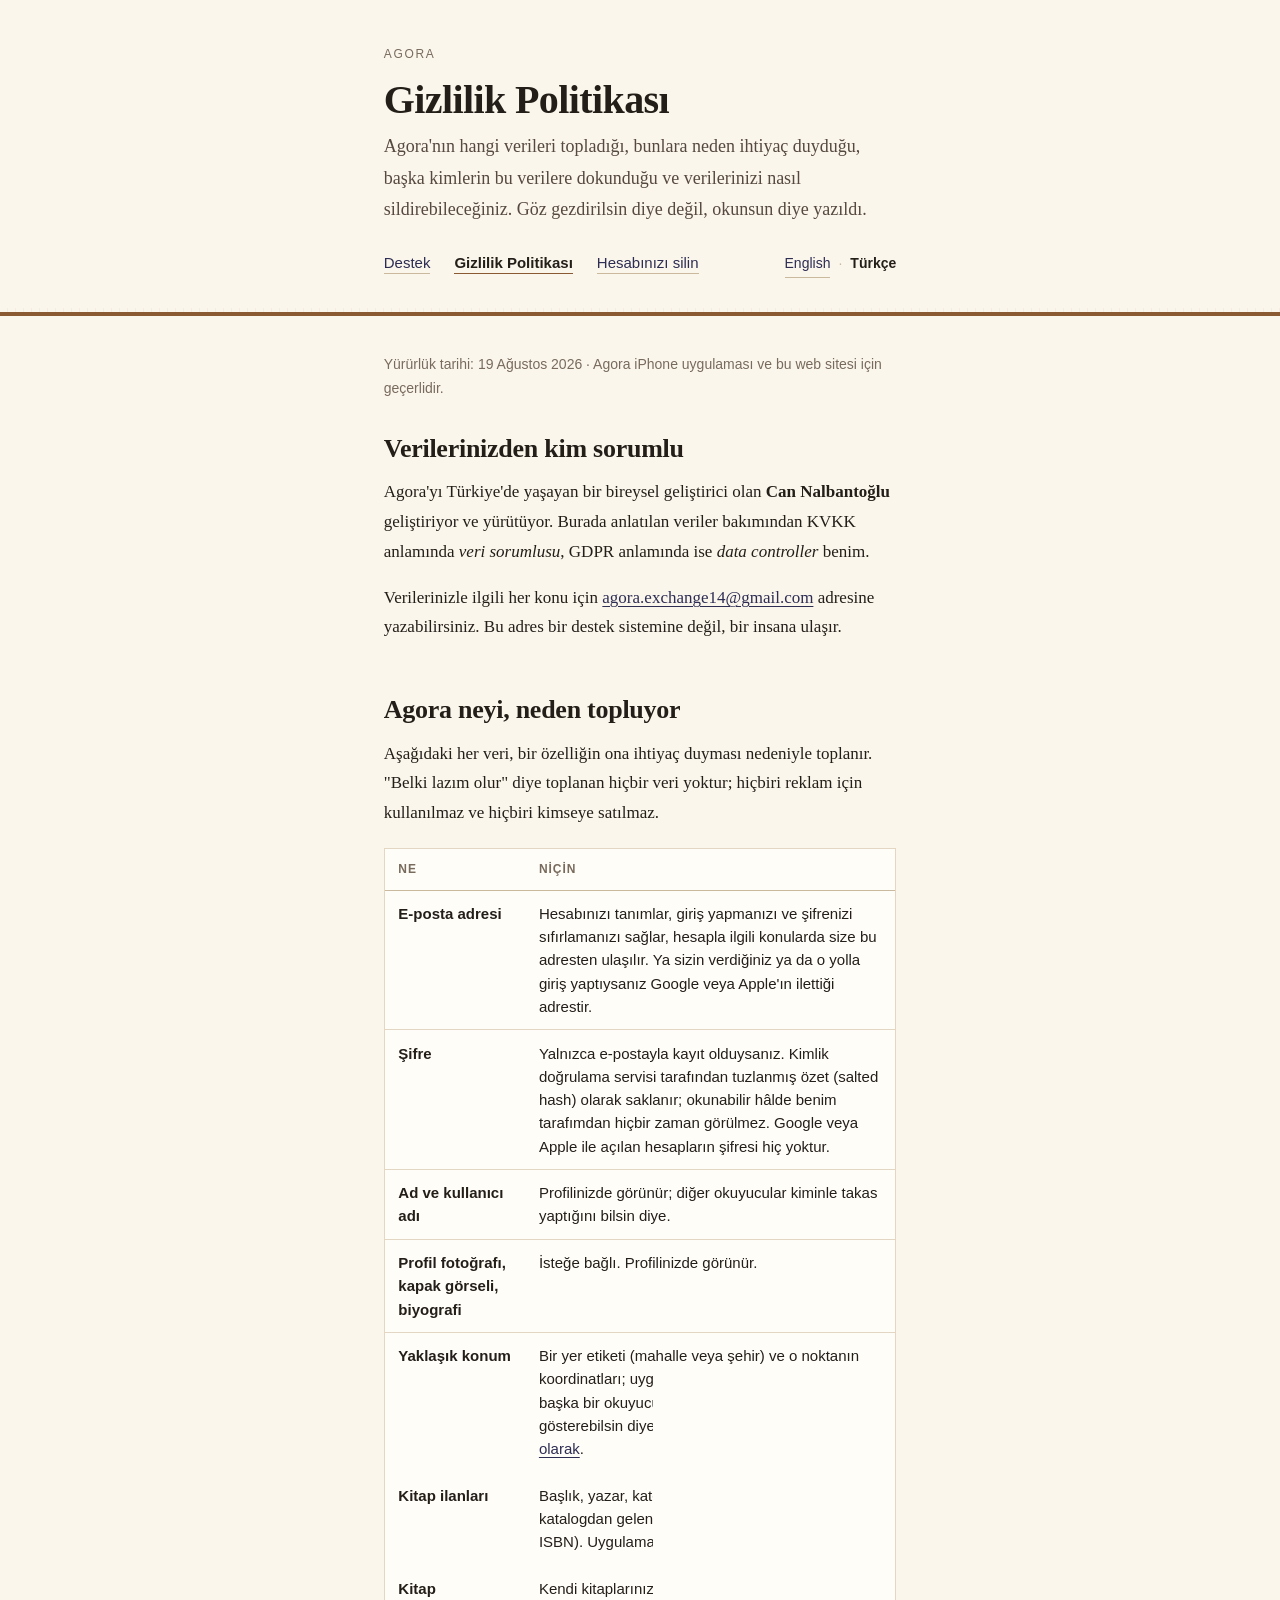
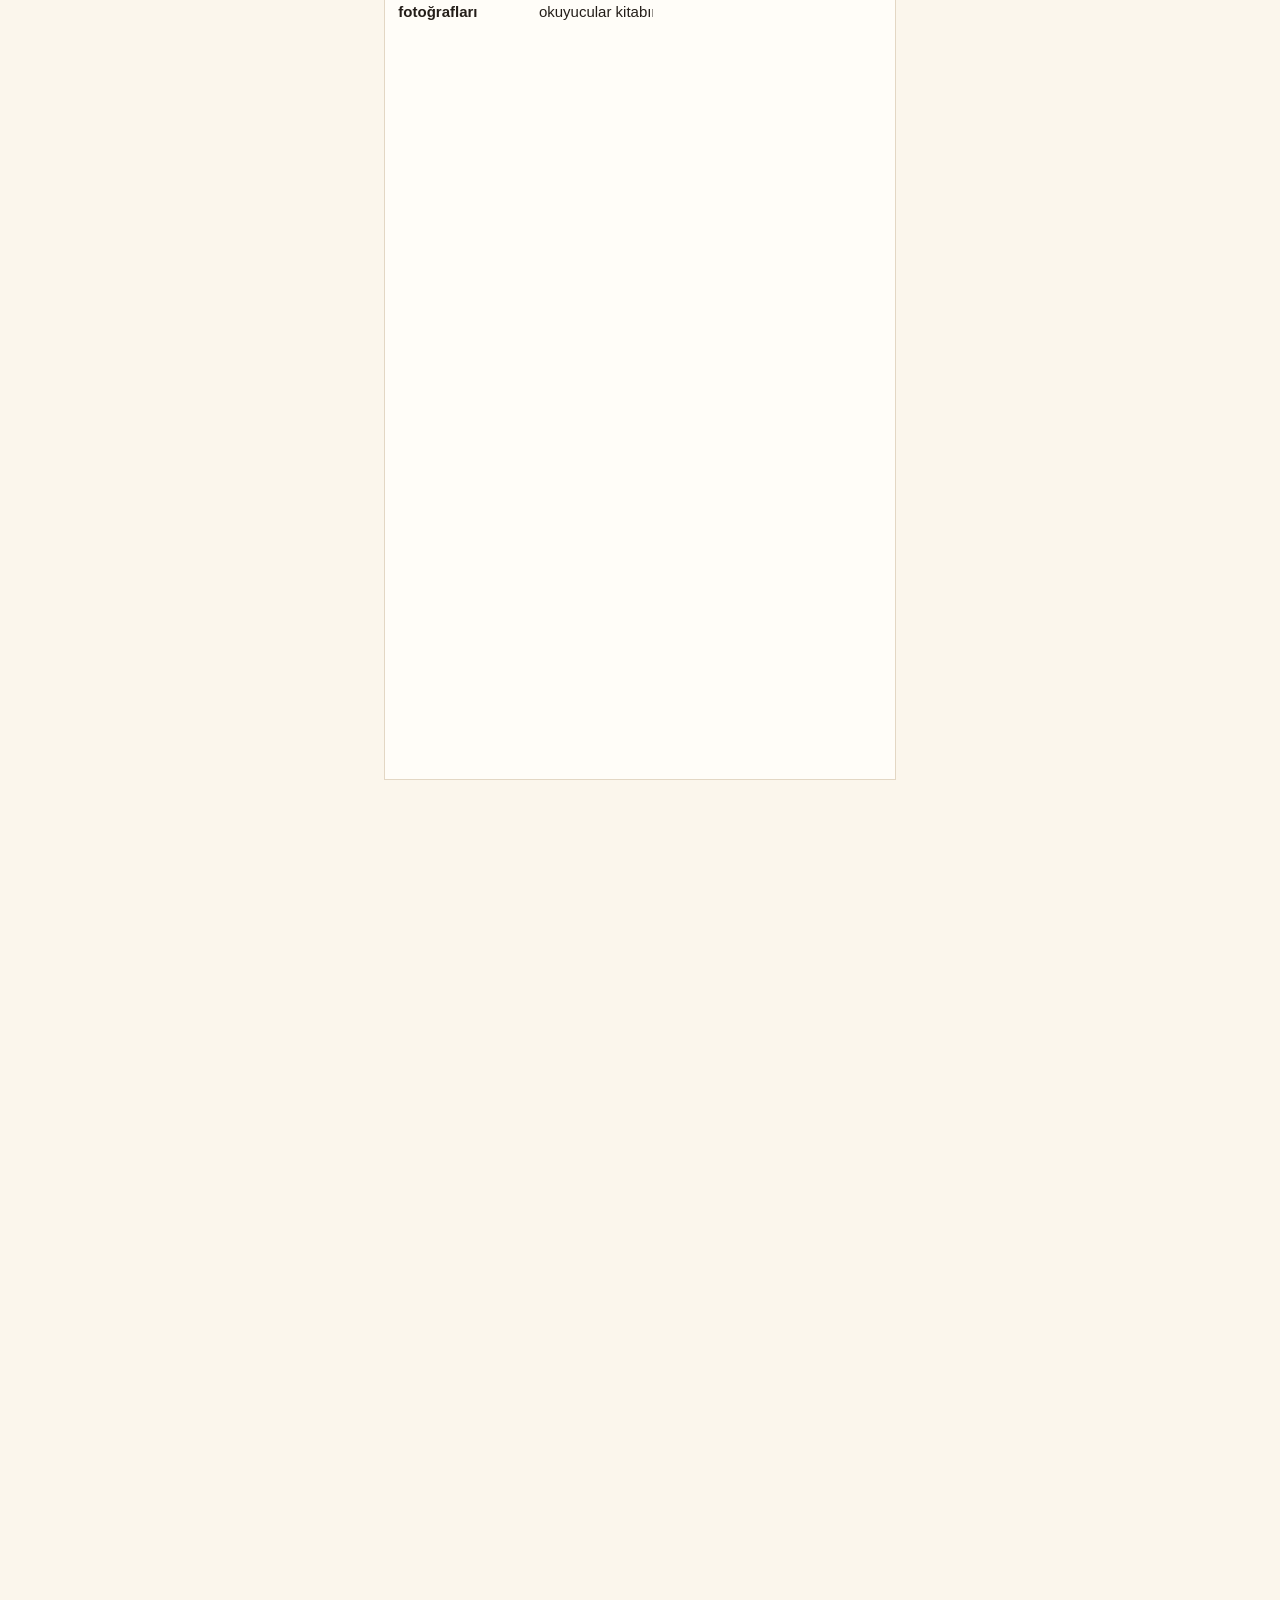
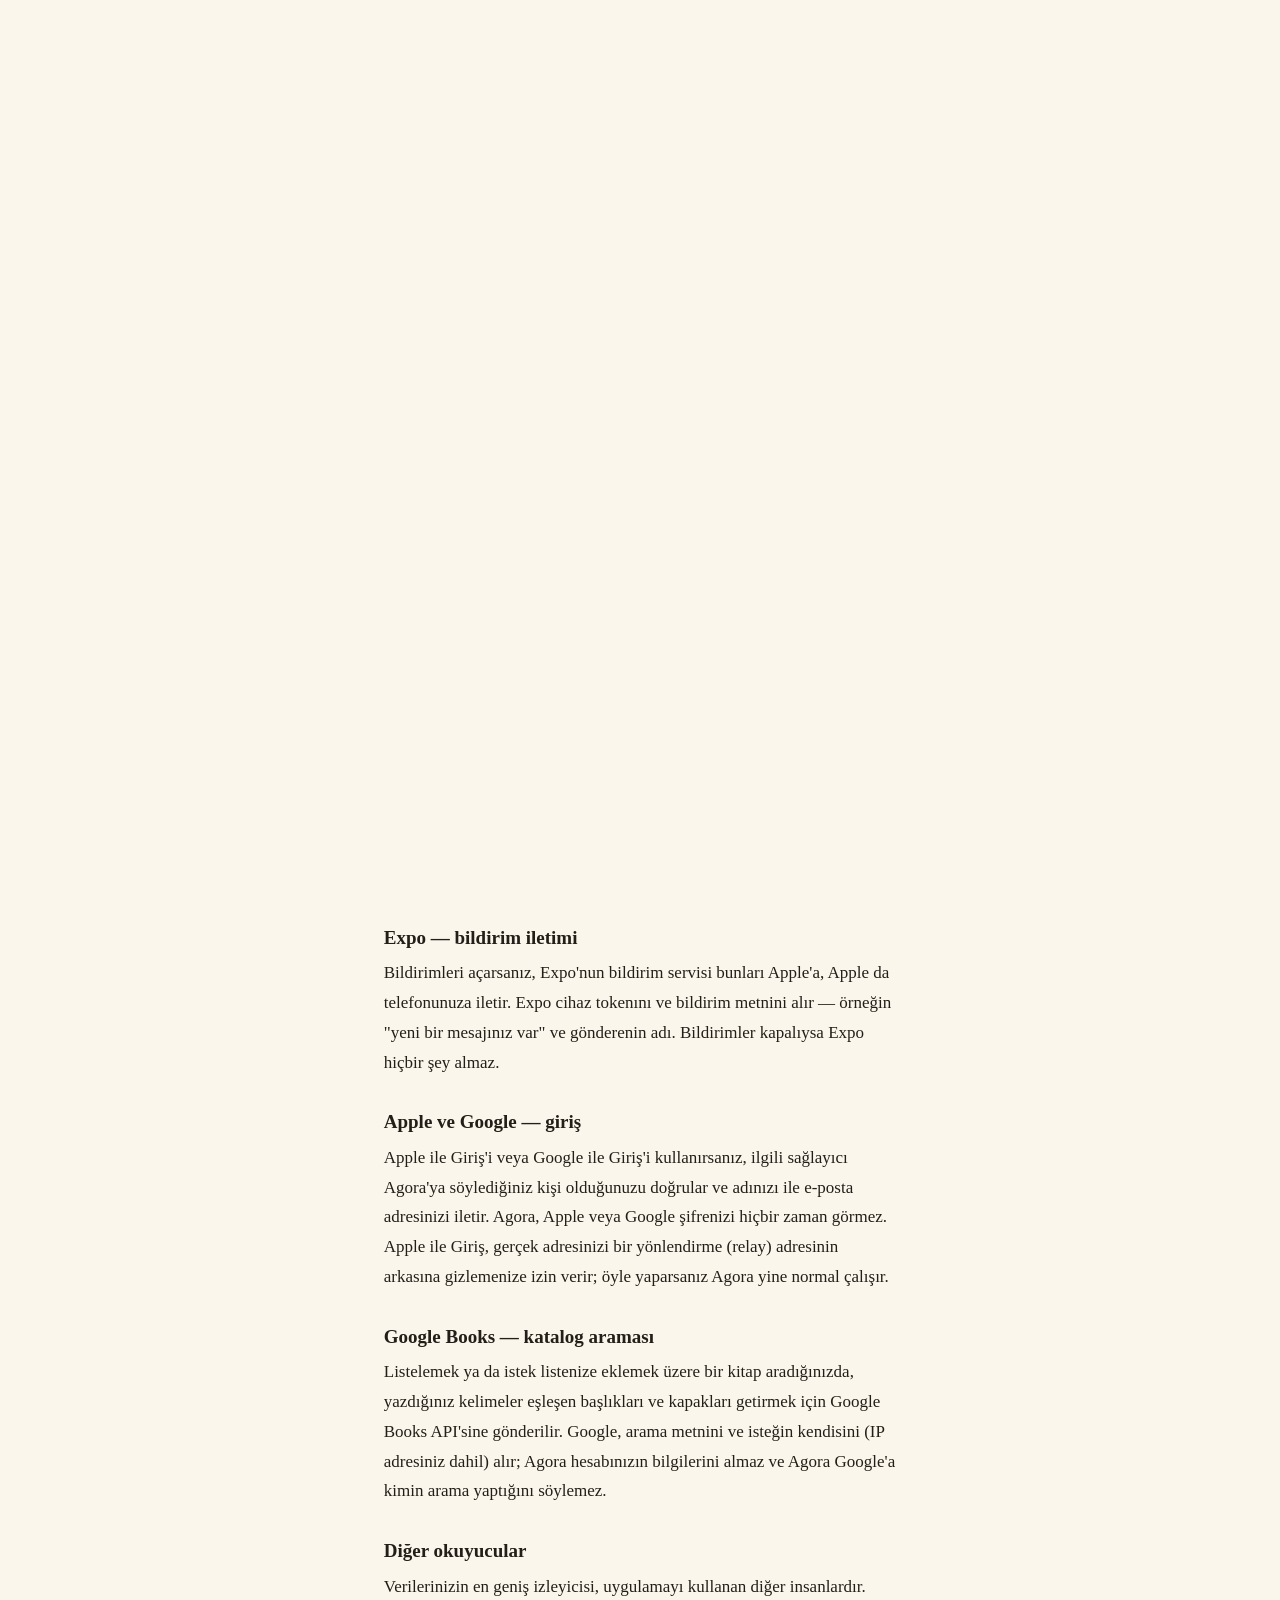
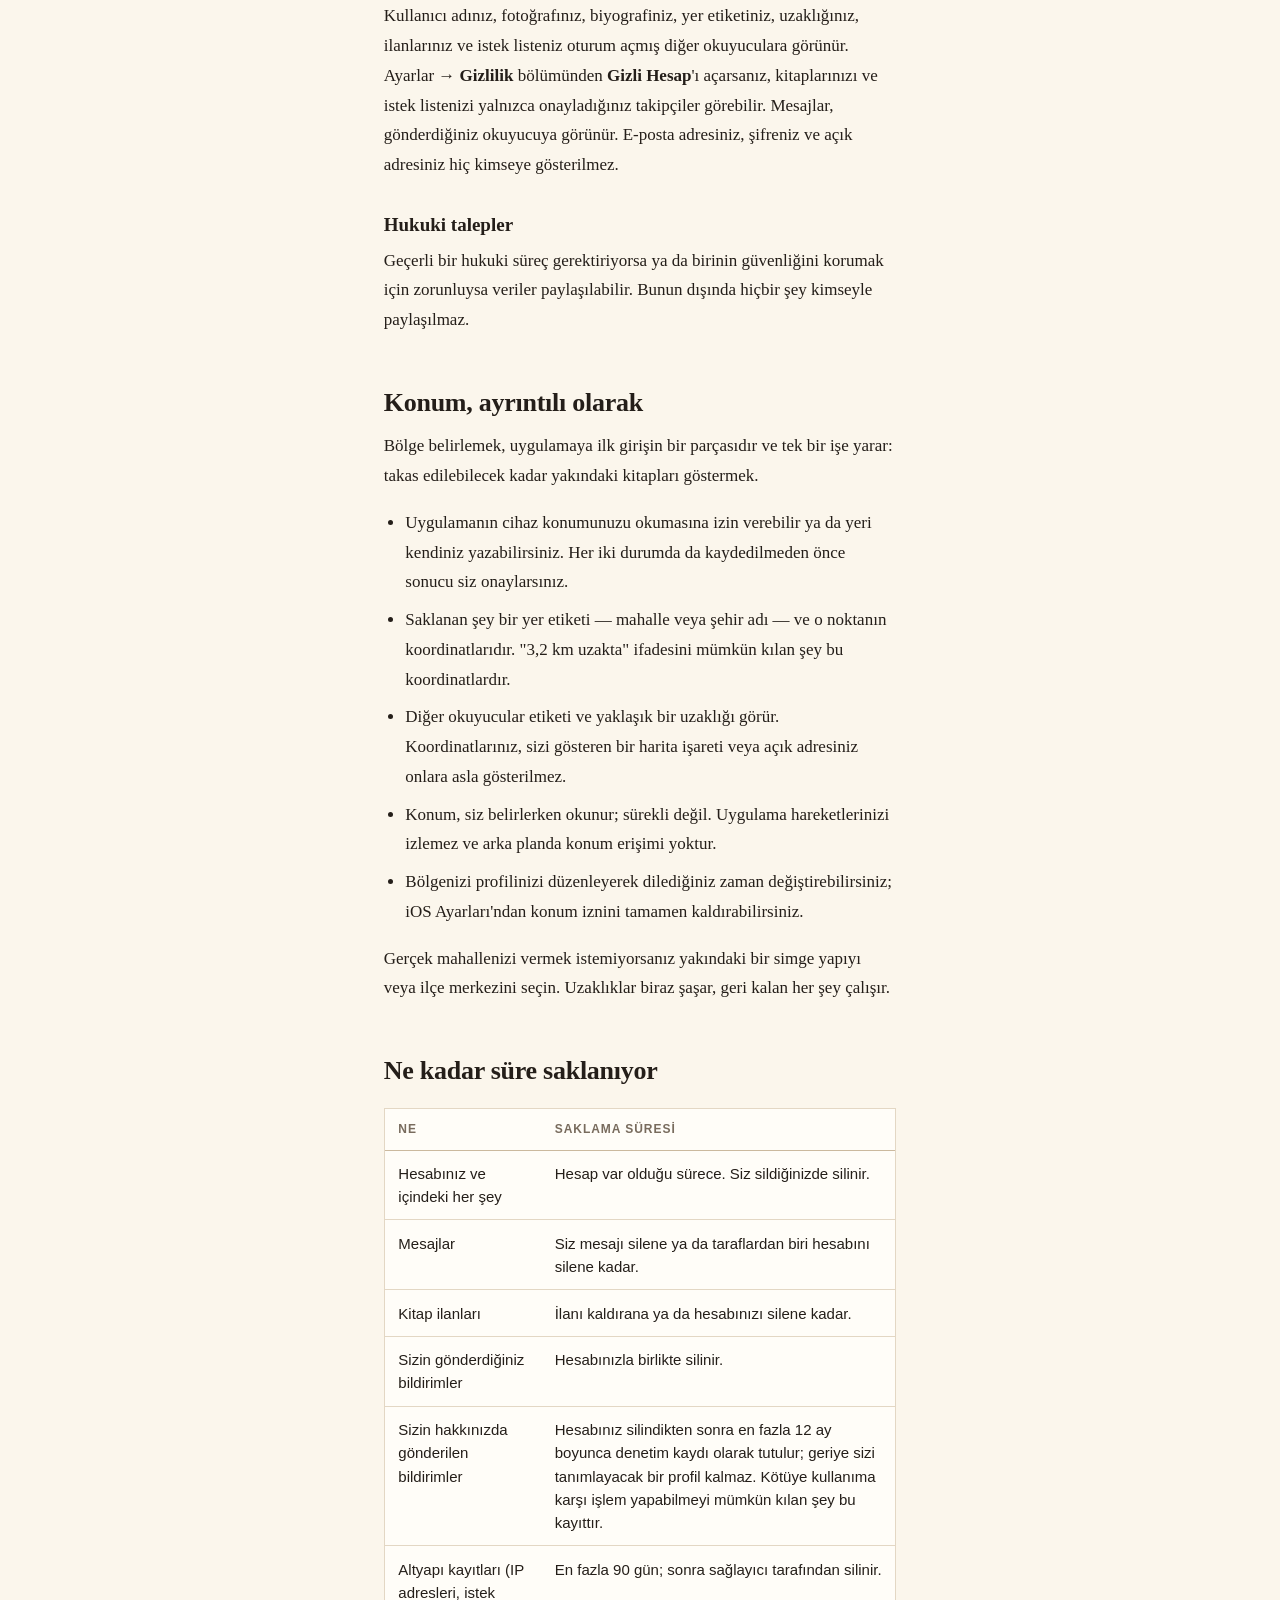
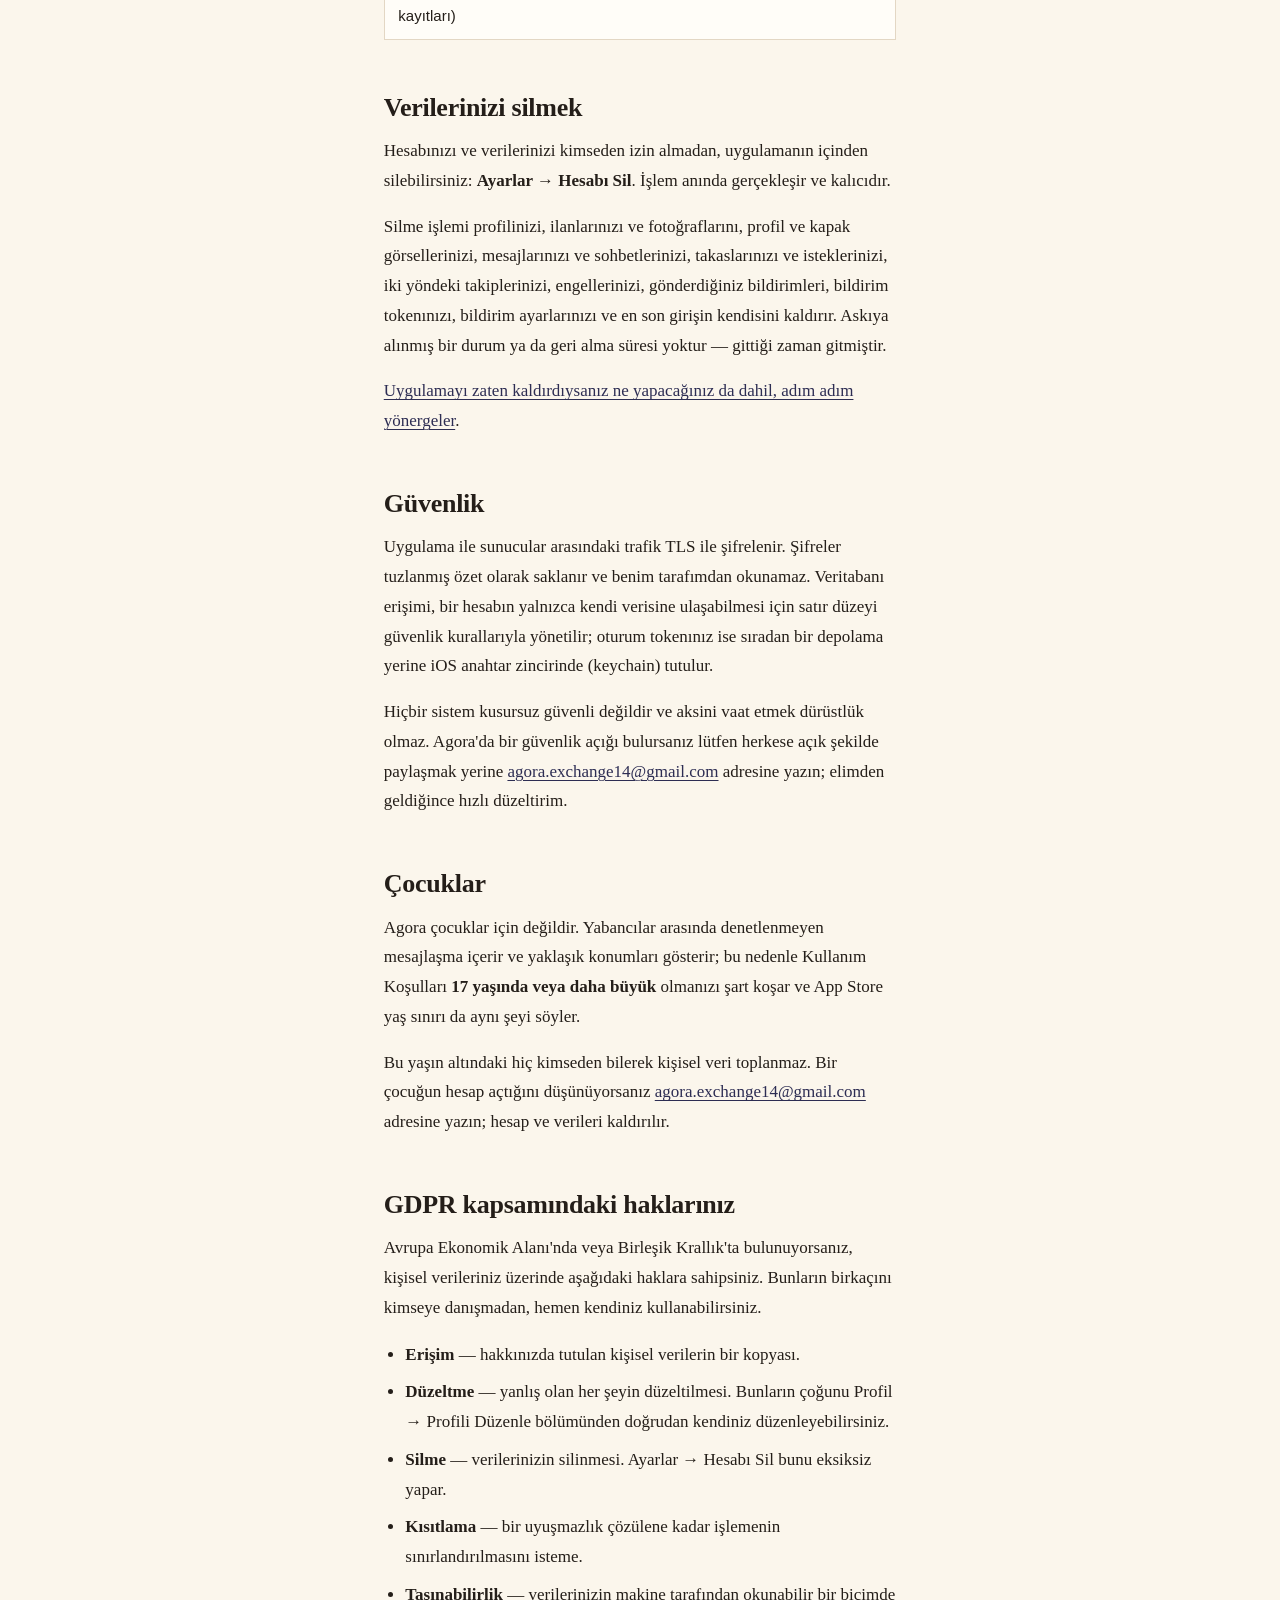
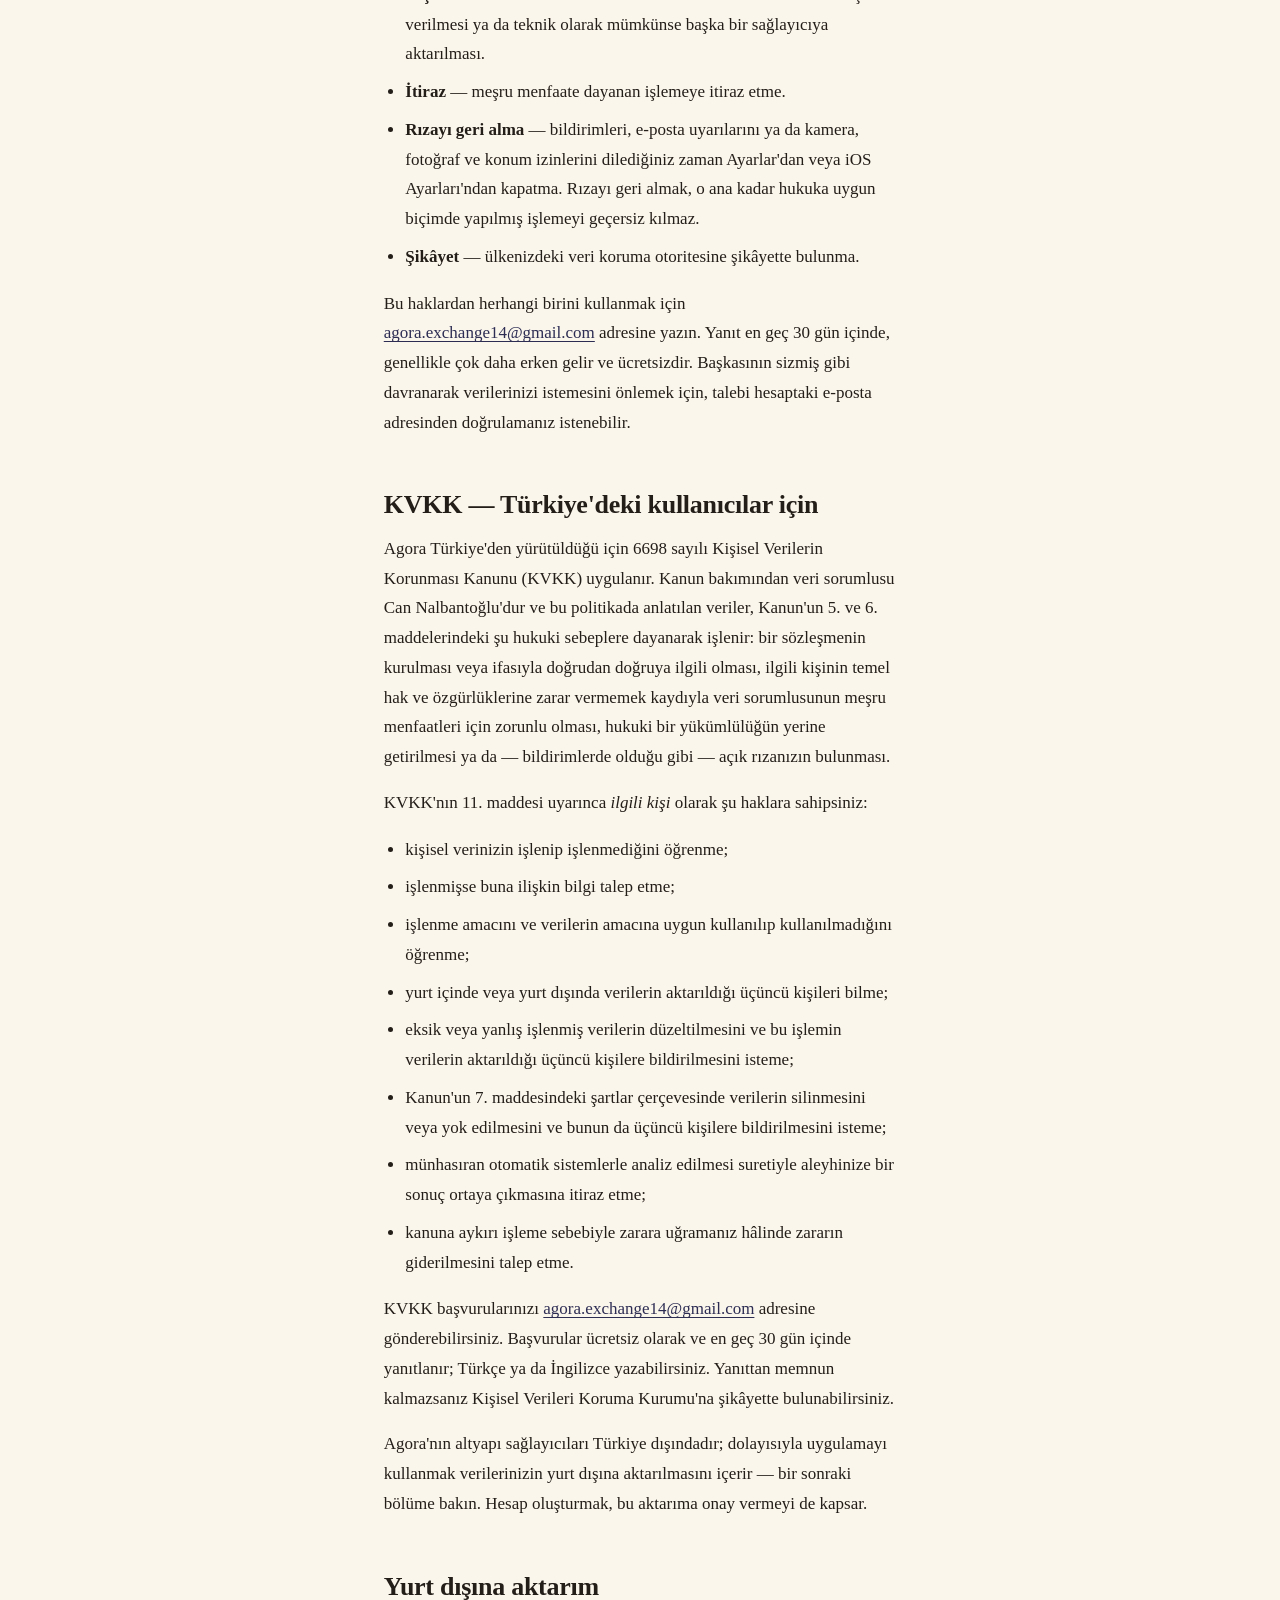
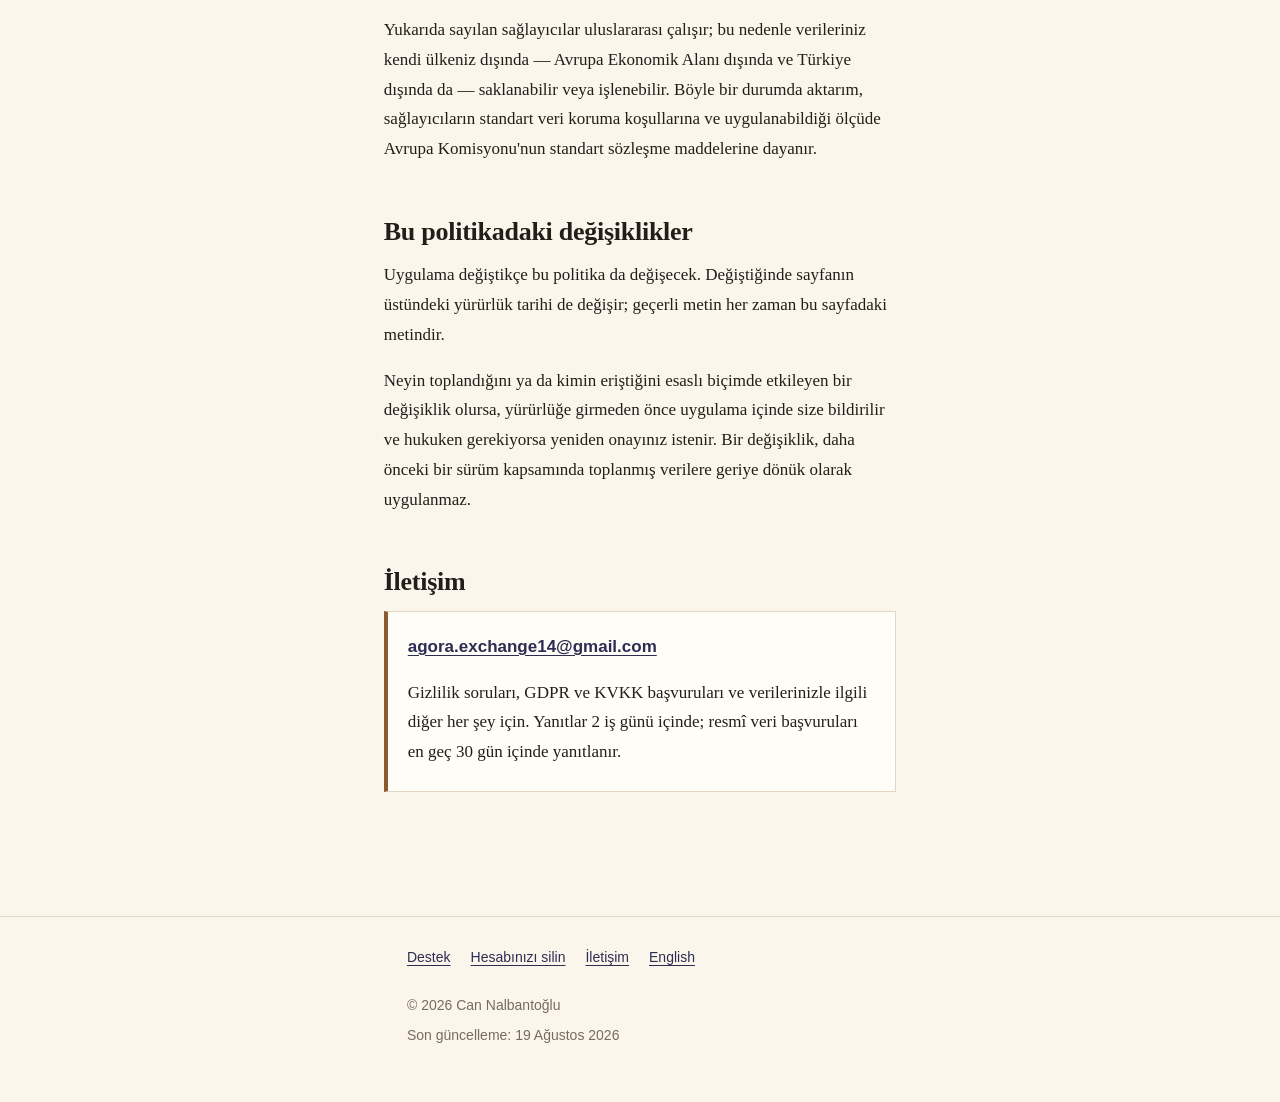
==== tr/privacy.html @ 6d9b34f6 "Agora support and privacy site Static support and privacy site for the Agora iPhone app, serving the" ====
<!doctype html>
<html lang="tr">
<head>
<meta charset="utf-8">
<meta name="viewport" content="width=device-width, initial-scale=1">
<meta name="description" content="Agora'nın gizlilik politikası: hangi verilerin toplandığı, neden toplandığı, kimlerin işlediği, ne kadar süre saklandığı ve nasıl sildirileceği. GDPR ve KVKK haklarını içerir.">
<meta name="theme-color" content="#fbf6ec" media="(prefers-color-scheme: light)">
<meta name="theme-color" content="#15120e" media="(prefers-color-scheme: dark)">
<title>Agora — Gizlilik Politikası</title>
<link rel="stylesheet" href="../style.css">
<link rel="alternate" hreflang="en" href="../privacy.html">
<link rel="alternate" hreflang="tr" href="privacy.html">
</head>
<body>

<a class="skip-link" href="#main">İçeriğe geç</a>

<header class="masthead">
  <div class="wrap">
    <p class="eyebrow">Agora</p>
    <h1>Gizlilik Politikası</h1>
    <p class="lede">
      Agora'nın hangi verileri topladığı, bunlara neden ihtiyaç duyduğu, başka
      kimlerin bu verilere dokunduğu ve verilerinizi nasıl sildirebileceğiniz.
      Göz gezdirilsin diye değil, okunsun diye yazıldı.
    </p>
    <div class="navrow">
      <nav class="sitenav" aria-label="Site">
        <ul>
          <li><a href="./">Destek</a></li>
          <li><a href="privacy.html" aria-current="page">Gizlilik Politikası</a></li>
          <li><a href="delete-account.html">Hesabınızı silin</a></li>
        </ul>
      </nav>
      <p class="langswitch">
        <a href="../privacy.html" hreflang="en" lang="en">English</a>
        <span class="sep" aria-hidden="true">·</span>
        <span class="current" aria-current="true">Türkçe</span>
      </p>
    </div>
  </div>
</header>

<main id="main">
  <div class="wrap">

    <p class="meta">
      Yürürlük tarihi: 19 Ağustos 2026 · Agora iPhone uygulaması ve bu web sitesi için geçerlidir.
    </p>

    <section id="who-we-are" aria-labelledby="who-we-are-heading">
      <h2 id="who-we-are-heading">Verilerinizden kim sorumlu</h2>
      <!-- REVIEW THIS (mirrors privacy.html): written as an individual
           developer operating from Türkiye. If Agora is registered as a
           company, or if you are legally required to publish a trade address or
           a VERBIS registration number, replace this paragraph here AND in the
           English page. -->
      <p>
        Agora'yı Türkiye'de yaşayan bir bireysel geliştirici olan
        <strong>Can Nalbantoğlu</strong> geliştiriyor ve yürütüyor. Burada
        anlatılan veriler bakımından KVKK anlamında
        <em>veri sorumlusu</em>, GDPR anlamında ise <em>data controller</em>
        benim.
      </p>
      <p>
        Verilerinizle ilgili her konu için
        <a href="mailto:agora.exchange14@gmail.com?subject=Gizlilik%20talebi">agora.exchange14@gmail.com</a>
        adresine yazabilirsiniz. Bu adres bir destek sistemine değil, bir insana
        ulaşır.
      </p>
    </section>

    <section id="what-we-collect" aria-labelledby="what-we-collect-heading">
      <h2 id="what-we-collect-heading">Agora neyi, neden topluyor</h2>

      <p>
        Aşağıdaki her veri, bir özelliğin ona ihtiyaç duyması nedeniyle
        toplanır. "Belki lazım olur" diye toplanan hiçbir veri yoktur; hiçbiri
        reklam için kullanılmaz ve hiçbiri kimseye satılmaz.
      </p>

      <div class="table-scroll">
        <table>
          <thead>
            <tr>
              <th scope="col">Ne</th>
              <th scope="col">Niçin</th>
            </tr>
          </thead>
          <tbody>
            <tr>
              <td><strong>E-posta adresi</strong></td>
              <td>Hesabınızı tanımlar, giriş yapmanızı ve şifrenizi sıfırlamanızı sağlar, hesapla ilgili konularda size bu adresten ulaşılır. Ya sizin verdiğiniz ya da o yolla giriş yaptıysanız Google veya Apple'ın ilettiği adrestir.</td>
            </tr>
            <tr>
              <td><strong>Şifre</strong></td>
              <td>Yalnızca e-postayla kayıt olduysanız. Kimlik doğrulama servisi tarafından tuzlanmış özet (salted hash) olarak saklanır; okunabilir hâlde benim tarafımdan hiçbir zaman görülmez. Google veya Apple ile açılan hesapların şifresi hiç yoktur.</td>
            </tr>
            <tr>
              <td><strong>Ad ve kullanıcı adı</strong></td>
              <td>Profilinizde görünür; diğer okuyucular kiminle takas yaptığını bilsin diye.</td>
            </tr>
            <tr>
              <td><strong>Profil fotoğrafı, kapak görseli, biyografi</strong></td>
              <td>İsteğe bağlı. Profilinizde görünür.</td>
            </tr>
            <tr>
              <td><strong>Yaklaşık konum</strong></td>
              <td>Bir yer etiketi (mahalle veya şehir) ve o noktanın koordinatları; uygulama size yakın kitapları ve başka bir okuyucunun ne kadar uzakta olduğunu gösterebilsin diye. Ayrıntısı için <a href="#location">Konum, ayrıntılı olarak</a>.</td>
            </tr>
            <tr>
              <td><strong>Kitap ilanları</strong></td>
              <td>Başlık, yazar, kategori, durum, kısa yorumunuz ve katalogdan gelen bilgiler (yayınevi, yıl, sayfa sayısı, ISBN). Uygulamanın içeriği bunlardır.</td>
            </tr>
            <tr>
              <td><strong>Kitap fotoğrafları</strong></td>
              <td>Kendi kitaplarınızın çektiğiniz fotoğrafları; diğer okuyucular kitabın gerçek durumunu görebilsin diye.</td>
            </tr>
            <tr>
              <td><strong>İstek listesi ve favori türler</strong></td>
              <td>İstediğiniz bir kitap yakınınızda listelendiğinde size haber vermek ve ana akışınızı sıralamak için kullanılır.</td>
            </tr>
            <tr>
              <td><strong>Mesajlar</strong></td>
              <td>Sizinle diğer okuyucu arasındaki doğrudan mesajların içeriği; sohbet cihazlar ve oturumlar arasında kaybolmasın diye saklanır.</td>
            </tr>
            <tr>
              <td><strong>Takaslar, istekler, takipler</strong></td>
              <td>Kimin neyi istediği, her takasın hangi aşamada olduğu ve kimin kimi takip ettiği. Bunlar olmadan ne takas olur ne göz atılacak bir raf.</td>
            </tr>
            <tr>
              <td><strong>Engeller ve bildirimler</strong></td>
              <td>Kimi engellediğiniz ve gönderdiğiniz bildirimler — neden, notunuz ve neyle ilgili olduğu. Uygulamanın kullanılabilir kalması ve App Store'un denetim kurallarının karşılanması için gereklidir.</td>
            </tr>
            <tr>
              <td><strong>Bildirim tokenı ve bildirim ayarları</strong></td>
              <td>Yalnızca bildirimlere izin verirseniz. İstediğiniz uyarıları iletmek için kullanılan anonim bir cihaz tokenı ve hangi kategorileri açtığınız.</td>
            </tr>
            <tr>
              <td><strong>Koşulların kabulü</strong></td>
              <td>Kullanım Koşulları'nı kabul ettiğiniz tarih ve hangi sürümü kabul ettiğiniz; iki taraf da neyin kabul edildiğini görebilsin diye.</td>
            </tr>
            <tr>
              <td><strong>Teknik kayıtlar</strong></td>
              <td>Uygulamanız sunucuyla konuştuğunda barındırma sağlayıcıları tarafından otomatik olarak oluşturulur: IP adresi, zaman damgaları ve isteğin türü. Güvenlik, kötüye kullanımın önlenmesi ve arıza teşhisi için kullanılır.</td>
            </tr>
          </tbody>
        </table>
      </div>

      <h3 id="what-we-dont">Agora'nın yapmadıkları</h3>
      <ul>
        <li><strong>Analitik SDK yok.</strong> Uygulamada hiçbir analitik, ilişkilendirme (attribution) veya çökme raporlama servisi bulunmuyor. Uygulama içinde nasıl gezindiğinizi ölçen hiçbir şey yok.</li>
        <li><strong>Reklam ve izleme yok</strong> — başka uygulamalar veya siteler arasında sizi izleyen hiçbir şey yok. Hiçbir veri komisyoncusuna veri gitmez ve uygulama reklam kimliğini (Ad ID) kullanmaz.</li>
        <li><strong>Hiçbir şey satılmaz.</strong> Ne verileriniz ne de bunların toplulaştırılmış hâlleri.</li>
        <li><strong>Arka planda sürekli konum yok.</strong> Uygulama konumu yalnızca bir kez, bölgenizi belirlerken ister; peşinizde dolaşmaz.</li>
        <li><strong>Rehber yok, fotoğraf galerisi taraması yok, mikrofon yok.</strong> Kameraya yalnızca siz bir kitabın fotoğrafını çekerken erişilir; fotoğraflara ise yalnızca kendi seçtiğiniz görsel için.</li>
      </ul>
    </section>

    <section id="legal-bases" aria-labelledby="legal-bases-heading">
      <h2 id="legal-bases-heading">Her kullanımın hukuki dayanağı (GDPR)</h2>
      <!-- REVIEW THIS (mirrors privacy.html): this mapping of purposes to GDPR
           Article 6 bases is not lawyer-reviewed. Keep both language versions
           identical if you change it. -->
      <ul>
        <li>
          <strong>Sözleşmenin ifası</strong> (md. 6(1)(b)) — hesabınız,
          profiliniz, ilanlarınız, mesajlarınız, takaslarınız, takipleriniz ve
          yakındaki kitapları göstermek için kullanılan konum. Bunlar olmadan
          uygulama, indirme sebebiniz olan işi yapamaz.
        </li>
        <li>
          <strong>Açık rızanız</strong> (md. 6(1)(a)) — anlık bildirimler,
          isteğe bağlı e-posta uyarıları ve kameraya ya da fotoğraflara erişim.
          Her biri ayrı ayrı istenir ve dilediğiniz an Ayarlar'dan veya iOS
          Ayarları'ndan geri alınabilir.
        </li>
        <li>
          <strong>Meşru menfaat</strong> (md. 6(1)(f)) — hizmetin güvenliğini
          sağlamak, kötüye kullanımı ve dolandırıcılığı önlemek, bildirimleri
          incelemek. Buradaki menfaat, Agora'nın insanların güvenle
          kullanabileceği bir yer olarak kalmasıdır.
        </li>
        <li>
          <strong>Hukuki yükümlülük</strong> (md. 6(1)(c)) — geçerli bir hukuki
          talebe yanıt vermek gerekirse.
        </li>
      </ul>
    </section>

    <section id="processors" aria-labelledby="processors-heading">
      <h2 id="processors-heading">Verileriniz nerede duruyor, başka kim dokunuyor</h2>

      <p>
        Agora'nın kendine ait bir veri merkezi yok. Uygulama, başka şirketlerin
        işlettiği hizmetler üzerinde çalışıyor; hepsi eksiksiz olarak aşağıda.
        Her biri yalnızca kendi işini yapmak için gerekeni alır.
      </p>

      <h3 id="supabase">Supabase — veritabanı, hesaplar ve dosya depolama</h3>
      <!-- REVIEW THIS (mirrors privacy.html): name the actual Supabase region
           once you have checked it in the dashboard. -->
      <p>
        Neredeyse her şey bir Supabase projesinde saklanır: hesabınız ve şifre
        özetiniz, profiliniz, ilanlarınız, mesajlarınız, takaslarınız,
        takipleriniz, engelleriniz, bildirimleriniz ve yüklediğiniz görseller.
        Supabase Inc., kendi veri işleme koşulları kapsamında ve benim talimatım
        üzerine veri işleyen sıfatıyla hareket eder. Veritabanı içindeki erişim
        satır düzeyi güvenlik (row-level security) kurallarıyla sınırlandığından,
        bir hesap başka bir hesabın özel verilerini okuyamaz.
      </p>

      <h3 id="railway">Railway — Agora API servisi</h3>
      <!-- REVIEW THIS (mirrors privacy.html): the app calls an API service at
           agora-backend-production-7d3a.up.railway.app. If that service has
           been retired, delete this section in BOTH languages. -->
      <p>
        Bazı istekler — profil ve kitap verileri ile kapatılan takas istekleri —
        doğrudan veritabanına değil, Railway üzerinde barındırılan kendi API
        servisime gider. Bu servis yukarıda anlatılan verilerin aynısını işler,
        kendinden bir şey eklemez. Railway Corp. barındırma sağlayıcısıdır ve
        veri işleyen sıfatıyla hareket eder.
      </p>

      <h3 id="expo-push">Expo — bildirim iletimi</h3>
      <p>
        Bildirimleri açarsanız, Expo'nun bildirim servisi bunları Apple'a, Apple
        da telefonunuza iletir. Expo cihaz tokenını ve bildirim metnini alır —
        örneğin "yeni bir mesajınız var" ve gönderenin adı. Bildirimler kapalıysa
        Expo hiçbir şey almaz.
      </p>

      <h3 id="apple-google">Apple ve Google — giriş</h3>
      <p>
        Apple ile Giriş'i veya Google ile Giriş'i kullanırsanız, ilgili sağlayıcı
        Agora'ya söylediğiniz kişi olduğunuzu doğrular ve adınızı ile e-posta
        adresinizi iletir. Agora, Apple veya Google şifrenizi hiçbir zaman
        görmez. Apple ile Giriş, gerçek adresinizi bir yönlendirme (relay)
        adresinin arkasına gizlemenize izin verir; öyle yaparsanız Agora yine
        normal çalışır.
      </p>

      <h3 id="google-books">Google Books — katalog araması</h3>
      <p>
        Listelemek ya da istek listenize eklemek üzere bir kitap aradığınızda,
        yazdığınız kelimeler eşleşen başlıkları ve kapakları getirmek için Google
        Books API'sine gönderilir. Google, arama metnini ve isteğin kendisini
        (IP adresiniz dahil) alır; Agora hesabınızın bilgilerini almaz ve Agora
        Google'a kimin arama yaptığını söylemez.
      </p>

      <h3 id="other-users">Diğer okuyucular</h3>
      <p>
        Verilerinizin en geniş izleyicisi, uygulamayı kullanan diğer
        insanlardır. Kullanıcı adınız, fotoğrafınız, biyografiniz, yer
        etiketiniz, uzaklığınız, ilanlarınız ve istek listeniz oturum açmış diğer
        okuyuculara görünür. Ayarlar → <strong>Gizlilik</strong> bölümünden
        <strong>Gizli Hesap</strong>'ı açarsanız, kitaplarınızı ve istek
        listenizi yalnızca onayladığınız takipçiler görebilir. Mesajlar,
        gönderdiğiniz okuyucuya görünür. E-posta adresiniz, şifreniz ve açık
        adresiniz hiç kimseye gösterilmez.
      </p>

      <h3 id="legal-disclosure">Hukuki talepler</h3>
      <p>
        Geçerli bir hukuki süreç gerektiriyorsa ya da birinin güvenliğini
        korumak için zorunluysa veriler paylaşılabilir. Bunun dışında hiçbir şey
        kimseyle paylaşılmaz.
      </p>
    </section>

    <section id="location" aria-labelledby="location-heading">
      <h2 id="location-heading">Konum, ayrıntılı olarak</h2>
      <!-- REVIEW THIS (mirrors privacy.html): the in-app policy still claims
           precise coordinates are not stored, which contradicts this. Fix the
           in-app copy. -->
      <p>
        Bölge belirlemek, uygulamaya ilk girişin bir parçasıdır ve tek bir işe
        yarar: takas edilebilecek kadar yakındaki kitapları göstermek.
      </p>
      <ul>
        <li>
          Uygulamanın cihaz konumunuzu okumasına izin verebilir ya da yeri
          kendiniz yazabilirsiniz. Her iki durumda da kaydedilmeden önce sonucu
          siz onaylarsınız.
        </li>
        <li>
          Saklanan şey bir yer etiketi — mahalle veya şehir adı — ve o noktanın
          koordinatlarıdır. "3,2 km uzakta" ifadesini mümkün kılan şey bu
          koordinatlardır.
        </li>
        <li>
          Diğer okuyucular etiketi ve yaklaşık bir uzaklığı görür.
          Koordinatlarınız, sizi gösteren bir harita işareti veya açık adresiniz
          onlara asla gösterilmez.
        </li>
        <li>
          Konum, siz belirlerken okunur; sürekli değil. Uygulama hareketlerinizi
          izlemez ve arka planda konum erişimi yoktur.
        </li>
        <li>
          Bölgenizi profilinizi düzenleyerek dilediğiniz zaman
          değiştirebilirsiniz; iOS Ayarları'ndan konum iznini tamamen
          kaldırabilirsiniz.
        </li>
      </ul>
      <p>
        Gerçek mahallenizi vermek istemiyorsanız yakındaki bir simge yapıyı veya
        ilçe merkezini seçin. Uzaklıklar biraz şaşar, geri kalan her şey çalışır.
      </p>
    </section>

    <section id="retention" aria-labelledby="retention-heading">
      <h2 id="retention-heading">Ne kadar süre saklanıyor</h2>
      <!-- REVIEW THIS (mirrors privacy.html): 90 days / 12 months are policy
           choices, not code. Keep them identical across both languages and
           delete-account pages. -->

      <div class="table-scroll">
        <table>
          <thead>
            <tr>
              <th scope="col">Ne</th>
              <th scope="col">Saklama süresi</th>
            </tr>
          </thead>
          <tbody>
            <tr>
              <td>Hesabınız ve içindeki her şey</td>
              <td>Hesap var olduğu sürece. Siz sildiğinizde silinir.</td>
            </tr>
            <tr>
              <td>Mesajlar</td>
              <td>Siz mesajı silene ya da taraflardan biri hesabını silene kadar.</td>
            </tr>
            <tr>
              <td>Kitap ilanları</td>
              <td>İlanı kaldırana ya da hesabınızı silene kadar.</td>
            </tr>
            <tr>
              <td>Sizin gönderdiğiniz bildirimler</td>
              <td>Hesabınızla birlikte silinir.</td>
            </tr>
            <tr>
              <td>Sizin hakkınızda gönderilen bildirimler</td>
              <td>Hesabınız silindikten sonra en fazla 12 ay boyunca denetim kaydı olarak tutulur; geriye sizi tanımlayacak bir profil kalmaz. Kötüye kullanıma karşı işlem yapabilmeyi mümkün kılan şey bu kayıttır.</td>
            </tr>
            <tr>
              <td>Altyapı kayıtları (IP adresleri, istek kayıtları)</td>
              <td>En fazla 90 gün; sonra sağlayıcı tarafından silinir.</td>
            </tr>
          </tbody>
        </table>
      </div>
    </section>

    <section id="deletion" aria-labelledby="deletion-heading">
      <h2 id="deletion-heading">Verilerinizi silmek</h2>
      <p>
        Hesabınızı ve verilerinizi kimseden izin almadan, uygulamanın içinden
        silebilirsiniz: <strong>Ayarlar → Hesabı Sil</strong>. İşlem anında
        gerçekleşir ve kalıcıdır.
      </p>
      <p>
        Silme işlemi profilinizi, ilanlarınızı ve fotoğraflarını, profil ve kapak
        görsellerinizi, mesajlarınızı ve sohbetlerinizi, takaslarınızı ve
        isteklerinizi, iki yöndeki takiplerinizi, engellerinizi, gönderdiğiniz
        bildirimleri, bildirim tokenınızı, bildirim ayarlarınızı ve en son
        girişin kendisini kaldırır. Askıya alınmış bir durum ya da geri alma
        süresi yoktur — gittiği zaman gitmiştir.
      </p>
      <p>
        <a href="delete-account.html">Uygulamayı zaten kaldırdıysanız ne
        yapacağınız da dahil, adım adım yönergeler</a>.
      </p>
    </section>

    <section id="security" aria-labelledby="security-heading">
      <h2 id="security-heading">Güvenlik</h2>
      <p>
        Uygulama ile sunucular arasındaki trafik TLS ile şifrelenir. Şifreler
        tuzlanmış özet olarak saklanır ve benim tarafımdan okunamaz. Veritabanı
        erişimi, bir hesabın yalnızca kendi verisine ulaşabilmesi için satır
        düzeyi güvenlik kurallarıyla yönetilir; oturum tokenınız ise sıradan bir
        depolama yerine iOS anahtar zincirinde (keychain) tutulur.
      </p>
      <p>
        Hiçbir sistem kusursuz güvenli değildir ve aksini vaat etmek dürüstlük
        olmaz. Agora'da bir güvenlik açığı bulursanız lütfen herkese açık şekilde
        paylaşmak yerine
        <a href="mailto:agora.exchange14@gmail.com?subject=G%C3%BCvenlik%20sorunu">agora.exchange14@gmail.com</a>
        adresine yazın; elimden geldiğince hızlı düzeltirim.
      </p>
    </section>

    <section id="children" aria-labelledby="children-heading">
      <h2 id="children-heading">Çocuklar</h2>
      <!-- REVIEW THIS (mirrors privacy.html): the in-app policy says "under 13"
           while the Terms and the App Store rating say 17+. Written as 17+
           here; fix the in-app text. -->
      <p>
        Agora çocuklar için değildir. Yabancılar arasında denetlenmeyen
        mesajlaşma içerir ve yaklaşık konumları gösterir; bu nedenle Kullanım
        Koşulları <strong>17 yaşında veya daha büyük</strong> olmanızı şart
        koşar ve App Store yaş sınırı da aynı şeyi söyler.
      </p>
      <p>
        Bu yaşın altındaki hiç kimseden bilerek kişisel veri toplanmaz. Bir
        çocuğun hesap açtığını düşünüyorsanız
        <a href="mailto:agora.exchange14@gmail.com?subject=Ya%C5%9F%20s%C4%B1n%C4%B1r%C4%B1%20alt%C4%B1%20hesap">agora.exchange14@gmail.com</a>
        adresine yazın; hesap ve verileri kaldırılır.
      </p>
    </section>

    <section id="your-rights" aria-labelledby="your-rights-heading">
      <h2 id="your-rights-heading">GDPR kapsamındaki haklarınız</h2>
      <p>
        Avrupa Ekonomik Alanı'nda veya Birleşik Krallık'ta bulunuyorsanız,
        kişisel verileriniz üzerinde aşağıdaki haklara sahipsiniz. Bunların
        birkaçını kimseye danışmadan, hemen kendiniz kullanabilirsiniz.
      </p>
      <ul>
        <li><strong>Erişim</strong> — hakkınızda tutulan kişisel verilerin bir kopyası.</li>
        <li><strong>Düzeltme</strong> — yanlış olan her şeyin düzeltilmesi. Bunların çoğunu Profil → Profili Düzenle bölümünden doğrudan kendiniz düzenleyebilirsiniz.</li>
        <li><strong>Silme</strong> — verilerinizin silinmesi. Ayarlar → Hesabı Sil bunu eksiksiz yapar.</li>
        <li><strong>Kısıtlama</strong> — bir uyuşmazlık çözülene kadar işlemenin sınırlandırılmasını isteme.</li>
        <li><strong>Taşınabilirlik</strong> — verilerinizin makine tarafından okunabilir bir biçimde verilmesi ya da teknik olarak mümkünse başka bir sağlayıcıya aktarılması.</li>
        <li><strong>İtiraz</strong> — meşru menfaate dayanan işlemeye itiraz etme.</li>
        <li><strong>Rızayı geri alma</strong> — bildirimleri, e-posta uyarılarını ya da kamera, fotoğraf ve konum izinlerini dilediğiniz zaman Ayarlar'dan veya iOS Ayarları'ndan kapatma. Rızayı geri almak, o ana kadar hukuka uygun biçimde yapılmış işlemeyi geçersiz kılmaz.</li>
        <li><strong>Şikâyet</strong> — ülkenizdeki veri koruma otoritesine şikâyette bulunma.</li>
      </ul>
      <p>
        Bu haklardan herhangi birini kullanmak için
        <a href="mailto:agora.exchange14@gmail.com?subject=GDPR%20talebi">agora.exchange14@gmail.com</a>
        adresine yazın. Yanıt en geç 30 gün içinde, genellikle çok daha erken
        gelir ve ücretsizdir. Başkasının sizmiş gibi davranarak verilerinizi
        istemesini önlemek için, talebi hesaptaki e-posta adresinden
        doğrulamanız istenebilir.
      </p>
    </section>

    <section id="kvkk" aria-labelledby="kvkk-heading">
      <h2 id="kvkk-heading">KVKK — Türkiye'deki kullanıcılar için</h2>
      <!-- REVIEW THIS (mirrors privacy.html): KVKK compliance may also involve
           VERBIS registration depending on the thresholds that apply to you.
           This Turkish text is the version a Turkish reader will rely on —
           worth having a local lawyer read it before submission. -->
      <p>
        Agora Türkiye'den yürütüldüğü için 6698 sayılı Kişisel Verilerin
        Korunması Kanunu (KVKK) uygulanır. Kanun bakımından veri sorumlusu Can
        Nalbantoğlu'dur ve bu politikada anlatılan veriler, Kanun'un 5. ve 6.
        maddelerindeki şu hukuki sebeplere dayanarak işlenir: bir sözleşmenin
        kurulması veya ifasıyla doğrudan doğruya ilgili olması, ilgili kişinin
        temel hak ve özgürlüklerine zarar vermemek kaydıyla veri sorumlusunun
        meşru menfaatleri için zorunlu olması, hukuki bir yükümlülüğün yerine
        getirilmesi ya da — bildirimlerde olduğu gibi — açık rızanızın
        bulunması.
      </p>
      <p>
        KVKK'nın 11. maddesi uyarınca <em>ilgili kişi</em> olarak şu haklara
        sahipsiniz:
      </p>
      <ul>
        <li>kişisel verinizin işlenip işlenmediğini öğrenme;</li>
        <li>işlenmişse buna ilişkin bilgi talep etme;</li>
        <li>işlenme amacını ve verilerin amacına uygun kullanılıp kullanılmadığını öğrenme;</li>
        <li>yurt içinde veya yurt dışında verilerin aktarıldığı üçüncü kişileri bilme;</li>
        <li>eksik veya yanlış işlenmiş verilerin düzeltilmesini ve bu işlemin verilerin aktarıldığı üçüncü kişilere bildirilmesini isteme;</li>
        <li>Kanun'un 7. maddesindeki şartlar çerçevesinde verilerin silinmesini veya yok edilmesini ve bunun da üçüncü kişilere bildirilmesini isteme;</li>
        <li>münhasıran otomatik sistemlerle analiz edilmesi suretiyle aleyhinize bir sonuç ortaya çıkmasına itiraz etme;</li>
        <li>kanuna aykırı işleme sebebiyle zarara uğramanız hâlinde zararın giderilmesini talep etme.</li>
      </ul>
      <p>
        KVKK başvurularınızı
        <a href="mailto:agora.exchange14@gmail.com?subject=KVKK%20ba%C5%9Fvurusu">agora.exchange14@gmail.com</a>
        adresine gönderebilirsiniz. Başvurular ücretsiz olarak ve en geç 30 gün
        içinde yanıtlanır; Türkçe ya da İngilizce yazabilirsiniz. Yanıttan
        memnun kalmazsanız Kişisel Verileri Koruma Kurumu'na şikâyette
        bulunabilirsiniz.
      </p>
      <p>
        Agora'nın altyapı sağlayıcıları Türkiye dışındadır; dolayısıyla
        uygulamayı kullanmak verilerinizin yurt dışına aktarılmasını içerir —
        bir sonraki bölüme bakın. Hesap oluşturmak, bu aktarıma onay vermeyi de
        kapsar.
      </p>
    </section>

    <section id="transfers" aria-labelledby="transfers-heading">
      <h2 id="transfers-heading">Yurt dışına aktarım</h2>
      <!-- REVIEW THIS (mirrors privacy.html): name the actual hosting regions
           once you have checked them. -->
      <p>
        Yukarıda sayılan sağlayıcılar uluslararası çalışır; bu nedenle
        verileriniz kendi ülkeniz dışında — Avrupa Ekonomik Alanı dışında ve
        Türkiye dışında da — saklanabilir veya işlenebilir. Böyle bir durumda
        aktarım, sağlayıcıların standart veri koruma koşullarına ve
        uygulanabildiği ölçüde Avrupa Komisyonu'nun standart sözleşme
        maddelerine dayanır.
      </p>
    </section>

    <section id="changes" aria-labelledby="changes-heading">
      <h2 id="changes-heading">Bu politikadaki değişiklikler</h2>
      <p>
        Uygulama değiştikçe bu politika da değişecek. Değiştiğinde sayfanın
        üstündeki yürürlük tarihi de değişir; geçerli metin her zaman bu
        sayfadaki metindir.
      </p>
      <p>
        Neyin toplandığını ya da kimin eriştiğini esaslı biçimde etkileyen bir
        değişiklik olursa, yürürlüğe girmeden önce uygulama içinde size
        bildirilir ve hukuken gerekiyorsa yeniden onayınız istenir. Bir
        değişiklik, daha önceki bir sürüm kapsamında toplanmış verilere geriye
        dönük olarak uygulanmaz.
      </p>
    </section>

    <section id="contact" aria-labelledby="contact-heading">
      <h2 id="contact-heading">İletişim</h2>
      <div class="contact">
        <p class="address">
          <a href="mailto:agora.exchange14@gmail.com?subject=Gizlilik%20talebi">agora.exchange14@gmail.com</a>
        </p>
        <p>
          Gizlilik soruları, GDPR ve KVKK başvuruları ve verilerinizle ilgili
          diğer her şey için. Yanıtlar 2 iş günü içinde; resmî veri başvuruları
          en geç 30 gün içinde yanıtlanır.
        </p>
      </div>
    </section>

  </div>
</main>

<footer class="sitefooter">
  <div class="wrap">
    <nav aria-label="Alt bilgi">
      <ul>
        <li><a href="./">Destek</a></li>
        <li><a href="delete-account.html">Hesabınızı silin</a></li>
        <li><a href="mailto:agora.exchange14@gmail.com">İletişim</a></li>
        <li><a href="../privacy.html" hreflang="en" lang="en">English</a></li>
      </ul>
    </nav>
    <p>© 2026 Can Nalbantoğlu</p>
    <p>Son güncelleme: 19 Ağustos 2026</p>
  </div>
</footer>

</body>
</html>
---- style.css ----
/* Agora support site — one stylesheet, no build step, no external assets. */

:root {
  color-scheme: light dark;

  /* Paper and ink. Warm neutrals, so the page reads like a printed page. */
  --paper:        #fbf6ec;
  --paper-raised: #fffdf8;
  --ink:          #241e19;
  --ink-soft:     #56493f;
  --ink-faint:    #786b5d;
  --rule:         #e3d7c4;
  --rule-strong:  #cbb99e;

  /* Wood, used only for the plank rule under the masthead. */
  --wood:      #8a5a33;
  --wood-dark: #6b4526;

  /* Single accent, taken from the app's brand indigo (#2D2D53). */
  --accent:       #2d2d53;
  --accent-hover: #16162e;
  --accent-wash:  #ecebf3;

  --focus: #b4531d;

  --font-read: "Iowan Old Style", "Palatino Linotype", Palatino, "Book Antiqua",
               Georgia, "Times New Roman", serif;
  --font-ui:   -apple-system, BlinkMacSystemFont, "Segoe UI", Roboto,
               "Helvetica Neue", Arial, sans-serif;

  --measure: 65ch;
}

@media (prefers-color-scheme: dark) {
  :root {
    --paper:        #15120e;
    --paper-raised: #1e1a15;
    --ink:          #f1e8db;
    --ink-soft:     #c8baa8;
    --ink-faint:    #9b8d7e;
    --rule:         #352b21;
    --rule-strong:  #4a3d2f;

    --wood:      #a06c40;
    --wood-dark: #6b4526;

    --accent:       #a6a6e6;
    --accent-hover: #c6c6f2;
    --accent-wash:  #23213a;

    --focus: #e8a06a;
  }
}

*,
*::before,
*::after { box-sizing: border-box; }

html {
  -webkit-text-size-adjust: 100%;
  scroll-behavior: smooth;
}

@media (prefers-reduced-motion: reduce) {
  html { scroll-behavior: auto; }
}

body {
  margin: 0;
  background: var(--paper);
  color: var(--ink);
  font-family: var(--font-read);
  font-size: 1.0625rem;
  line-height: 1.75;
  /* Anchored headings clear the top of the viewport. */
  text-rendering: optimizeLegibility;
}

/* ── Skip link ─────────────────────────────────────────── */

.skip-link {
  position: absolute;
  left: -9999px;
  top: 0;
  background: var(--accent);
  color: #fff;
  padding: 0.6rem 1rem;
  font-family: var(--font-ui);
  font-size: 0.9rem;
  z-index: 10;
}

.skip-link:focus {
  left: 0.5rem;
  top: 0.5rem;
}

/* ── Layout ────────────────────────────────────────────── */

.wrap {
  max-width: var(--measure);
  margin: 0 auto;
  padding: 0 1.25rem;
}

main {
  padding-top: 2.25rem;
  padding-bottom: 3rem;
}

section + section {
  margin-top: 3.25rem;
}

/* ── Masthead ──────────────────────────────────────────── */

.masthead {
  padding: 2.75rem 0 1.75rem;
  /* The plank: a wood-toned rule with a little grain in it. */
  border-bottom: 4px solid var(--wood);
  background-image: repeating-linear-gradient(
    90deg,
    transparent 0 7px,
    rgba(107, 69, 38, 0.05) 7px 8px
  );
  background-position: bottom;
  background-size: 100% 4px;
  background-repeat: no-repeat;
}

.masthead h1 {
  font-size: 2.5rem;
  line-height: 1.15;
  letter-spacing: -0.015em;
  margin: 0 0 0.5rem;
  font-weight: 600;
}

.masthead .lede {
  margin: 0 0 1.5rem;
  color: var(--ink-soft);
  font-size: 1.125rem;
}

.eyebrow {
  font-family: var(--font-ui);
  font-size: 0.75rem;
  letter-spacing: 0.14em;
  text-transform: uppercase;
  color: var(--ink-faint);
  margin: 0 0 0.75rem;
}

/* ── Navigation ────────────────────────────────────────── */

.sitenav ul {
  list-style: none;
  display: flex;
  flex-wrap: wrap;
  gap: 0.5rem 1.5rem;
  margin: 0;
  padding: 0;
  font-family: var(--font-ui);
  font-size: 0.9375rem;
}

.sitenav a {
  text-decoration: none;
  border-bottom: 1px solid var(--rule-strong);
  padding-bottom: 2px;
}

.sitenav a:hover { border-bottom-color: var(--accent); }

.sitenav [aria-current="page"] {
  color: var(--ink);
  border-bottom-color: var(--wood);
  font-weight: 600;
}

/* ── Headings ──────────────────────────────────────────── */

h2 {
  font-size: 1.625rem;
  line-height: 1.25;
  font-weight: 600;
  letter-spacing: -0.01em;
  margin: 0 0 0.75rem;
  scroll-margin-top: 1.5rem;
}

h3 {
  font-size: 1.1875rem;
  line-height: 1.35;
  font-weight: 600;
  margin: 2rem 0 0.5rem;
  scroll-margin-top: 1.5rem;
}

h4 {
  font-family: var(--font-ui);
  font-size: 0.9375rem;
  font-weight: 700;
  margin: 1.5rem 0 0.4rem;
}

p { margin: 0 0 1rem; }

/* ── Links ─────────────────────────────────────────────── */

a {
  color: var(--accent);
  text-underline-offset: 0.18em;
  text-decoration-thickness: 1px;
}

a:hover { color: var(--accent-hover); }

a:focus-visible,
summary:focus-visible,
.skip-link:focus-visible {
  outline: 3px solid var(--focus);
  outline-offset: 3px;
  border-radius: 2px;
}

/* ── Lists ─────────────────────────────────────────────── */

ul, ol { padding-left: 1.35rem; }

li { margin-bottom: 0.5rem; }

ol.steps {
  list-style: none;
  padding-left: 0;
  counter-reset: step;
}

ol.steps > li {
  counter-increment: step;
  position: relative;
  padding-left: 2.25rem;
  margin-bottom: 0.9rem;
}

ol.steps > li::before {
  content: counter(step);
  position: absolute;
  left: 0;
  top: 0.15rem;
  font-family: var(--font-ui);
  font-size: 0.8125rem;
  font-weight: 700;
  color: var(--accent);
  background: var(--accent-wash);
  width: 1.6rem;
  height: 1.6rem;
  line-height: 1.6rem;
  text-align: center;
  border-radius: 50%;
}

/* ── Contact block ─────────────────────────────────────── */

.contact {
  background: var(--paper-raised);
  border: 1px solid var(--rule);
  border-left: 4px solid var(--wood);
  padding: 1.25rem 1.25rem 0.5rem;
  margin: 0 0 1.25rem;
}

.contact .address {
  font-family: var(--font-ui);
  font-size: 1.0625rem;
  font-weight: 600;
  word-break: break-word;
}

/* ── Question index ────────────────────────────────────── */

.index-list {
  list-style: none;
  padding: 0;
  margin: 0 0 2rem;
  border-top: 1px solid var(--rule);
}

.index-list li {
  margin: 0;
  border-bottom: 1px solid var(--rule);
}

.index-list a {
  display: block;
  padding: 0.6rem 0;
  text-decoration: none;
  font-family: var(--font-ui);
  font-size: 0.9375rem;
}

.index-list a:hover { text-decoration: underline; }

/* ── FAQ entries ───────────────────────────────────────── */

.qa {
  border-bottom: 1px solid var(--rule);
  padding-bottom: 1rem;
  margin-bottom: 1.5rem;
  scroll-margin-top: 1.5rem;
}

.qa > summary {
  font-size: 1.1875rem;
  font-weight: 600;
  line-height: 1.35;
  cursor: pointer;
  list-style: none;
  padding: 0.5rem 0 0.5rem 1.5rem;
  position: relative;
}

.qa > summary::-webkit-details-marker { display: none; }

.qa > summary::before {
  content: "";
  position: absolute;
  left: 0.15rem;
  top: 1.15rem;
  width: 0.5rem;
  height: 0.5rem;
  border-right: 2px solid var(--wood);
  border-bottom: 2px solid var(--wood);
  transform: rotate(-45deg);
  transition: transform 0.15s ease;
}

.qa[open] > summary::before {
  transform: rotate(45deg);
  top: 1rem;
}

@media (prefers-reduced-motion: reduce) {
  .qa > summary::before { transition: none; }
}

.qa:target > summary { color: var(--accent); }

.qa-body > *:last-child { margin-bottom: 0; }

.permalink {
  font-family: var(--font-ui);
  font-size: 0.8125rem;
  color: var(--ink-faint);
  text-decoration: none;
  border-bottom: 1px dotted var(--rule-strong);
}

.permalink:hover { color: var(--accent); }

/* ── Notes and callouts ────────────────────────────────── */

.note {
  font-family: var(--font-ui);
  font-size: 0.9375rem;
  line-height: 1.6;
  color: var(--ink-soft);
  background: var(--paper-raised);
  border: 1px solid var(--rule);
  padding: 0.9rem 1.1rem;
  margin: 1.25rem 0;
}

.note > *:last-child { margin-bottom: 0; }

.meta {
  font-family: var(--font-ui);
  font-size: 0.875rem;
  color: var(--ink-faint);
  margin: 0 0 2rem;
}

/* ── Definition-style data table ───────────────────────── */

.table-scroll {
  overflow-x: auto;
  margin: 1.25rem 0;
  border: 1px solid var(--rule);
}

table {
  border-collapse: collapse;
  width: 100%;
  min-width: 32rem;
  font-family: var(--font-ui);
  font-size: 0.9375rem;
  line-height: 1.55;
  background: var(--paper-raised);
}

th, td {
  text-align: left;
  vertical-align: top;
  padding: 0.7rem 0.85rem;
  border-bottom: 1px solid var(--rule);
}

thead th {
  font-size: 0.75rem;
  letter-spacing: 0.08em;
  text-transform: uppercase;
  color: var(--ink-faint);
  border-bottom: 1px solid var(--rule-strong);
}

tbody tr:last-child td { border-bottom: none; }

/* ── Footer ────────────────────────────────────────────── */

.sitefooter {
  border-top: 1px solid var(--rule);
  margin-top: 3.5rem;
  padding: 1.75rem 0 3rem;
  font-family: var(--font-ui);
  font-size: 0.875rem;
  color: var(--ink-faint);
}

.sitefooter ul {
  list-style: none;
  display: flex;
  flex-wrap: wrap;
  gap: 0.4rem 1.25rem;
  padding: 0;
  margin: 0 0 1rem;
}

.sitefooter p { margin: 0 0 0.35rem; }

/* ── Small screens ─────────────────────────────────────── */

@media (max-width: 30rem) {
  body { font-size: 1rem; }
  .masthead { padding-top: 2rem; }
  .masthead h1 { font-size: 2.125rem; }
  h2 { font-size: 1.4375rem; }
  .qa > summary { font-size: 1.0625rem; }
}

/* ── Print ─────────────────────────────────────────────── */

@media print {
  .sitenav, .skip-link, .index-list { display: none; }
  body { background: #fff; color: #000; }
  .qa[open] > summary::before { display: none; }
}

/* A single heading is legal inside <summary>; it must not bring its own
   block-level sizing along with it. */
.qa > summary h3 {
  display: inline;
  font: inherit;
  margin: 0;
}

/* ── Navigation row: site links, then the language switch ── */

.navrow {
  display: flex;
  flex-wrap: wrap;
  align-items: baseline;
  justify-content: space-between;
  gap: 0.75rem 1.5rem;
}

.langswitch {
  display: flex;
  align-items: baseline;
  gap: 0.5rem;
  margin: 0;
  font-family: var(--font-ui);
  font-size: 0.875rem;
  color: var(--ink-faint);
}

.langswitch .sep {
  color: var(--rule-strong);
}

.langswitch a {
  text-decoration: none;
  border-bottom: 1px solid var(--rule-strong);
  padding-bottom: 2px;
}

.langswitch a:hover { border-bottom-color: var(--accent); }

.langswitch .current {
  color: var(--ink);
  font-weight: 600;
}
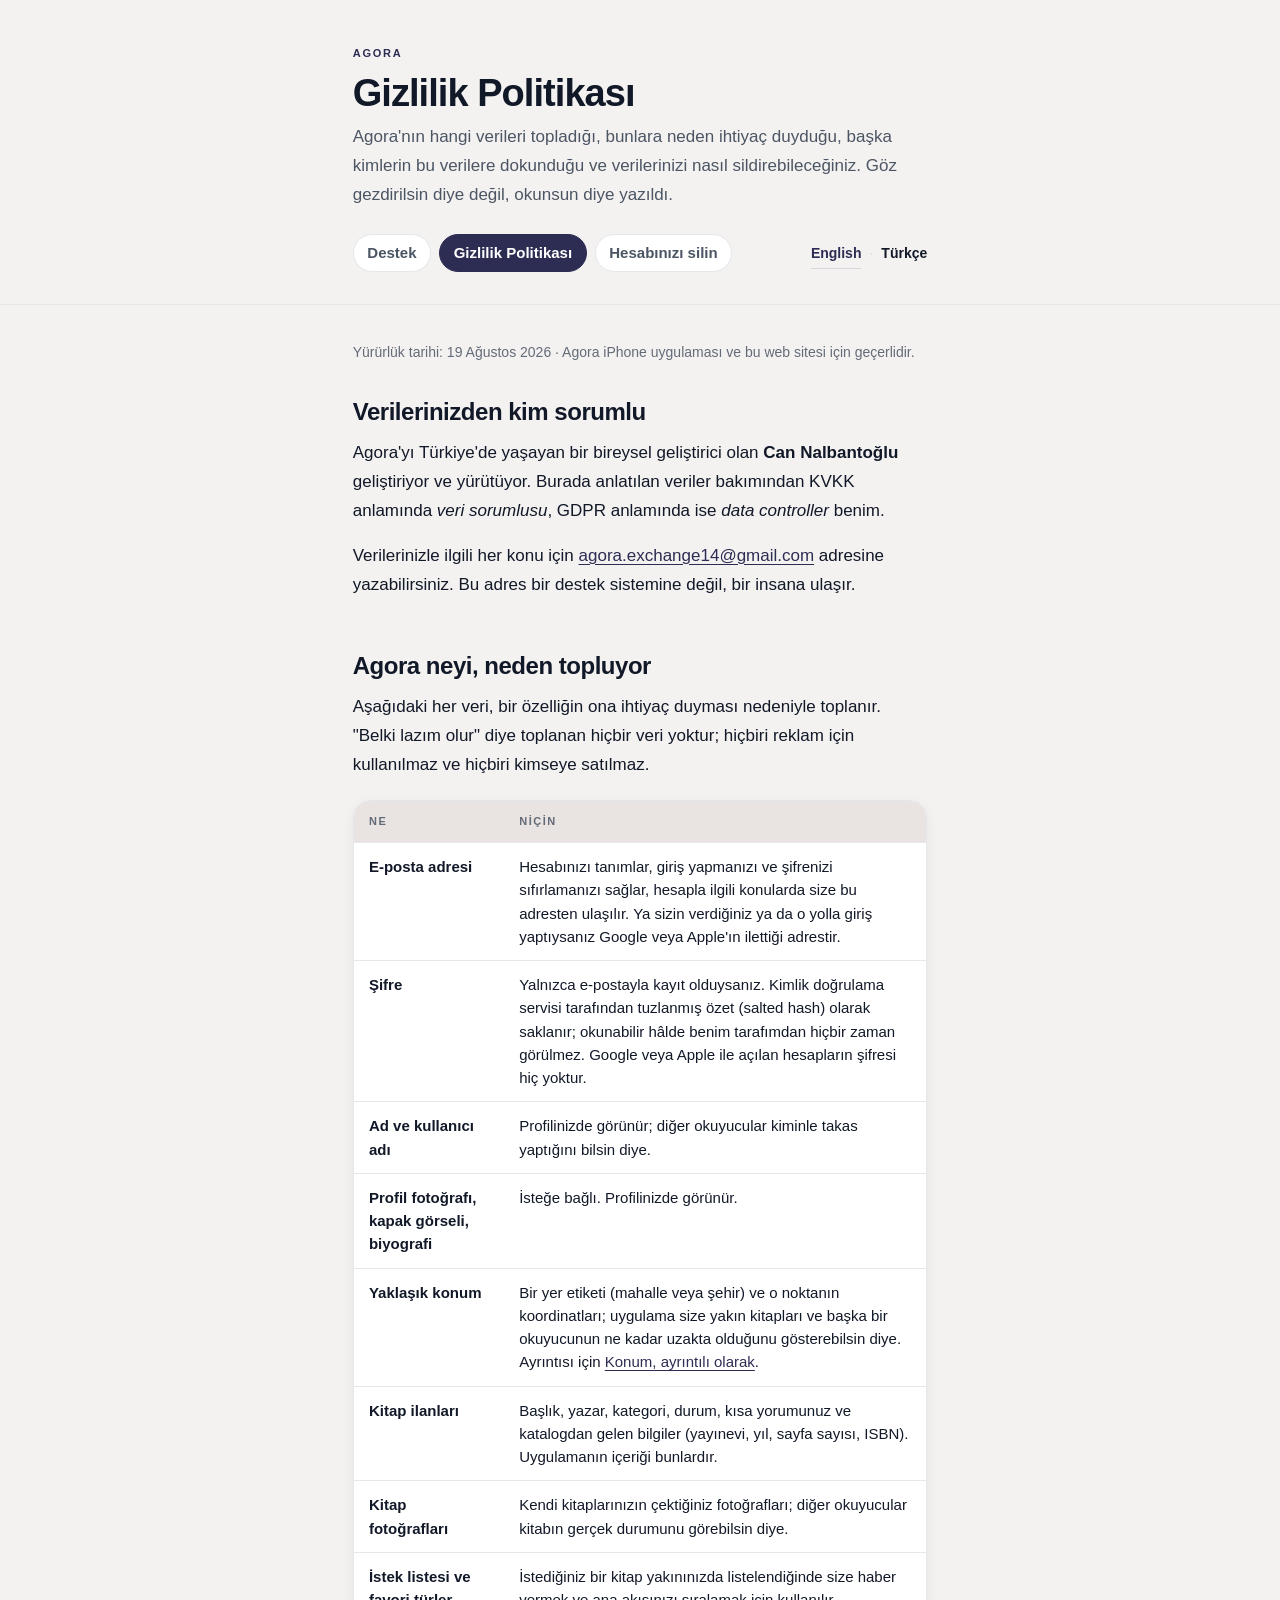
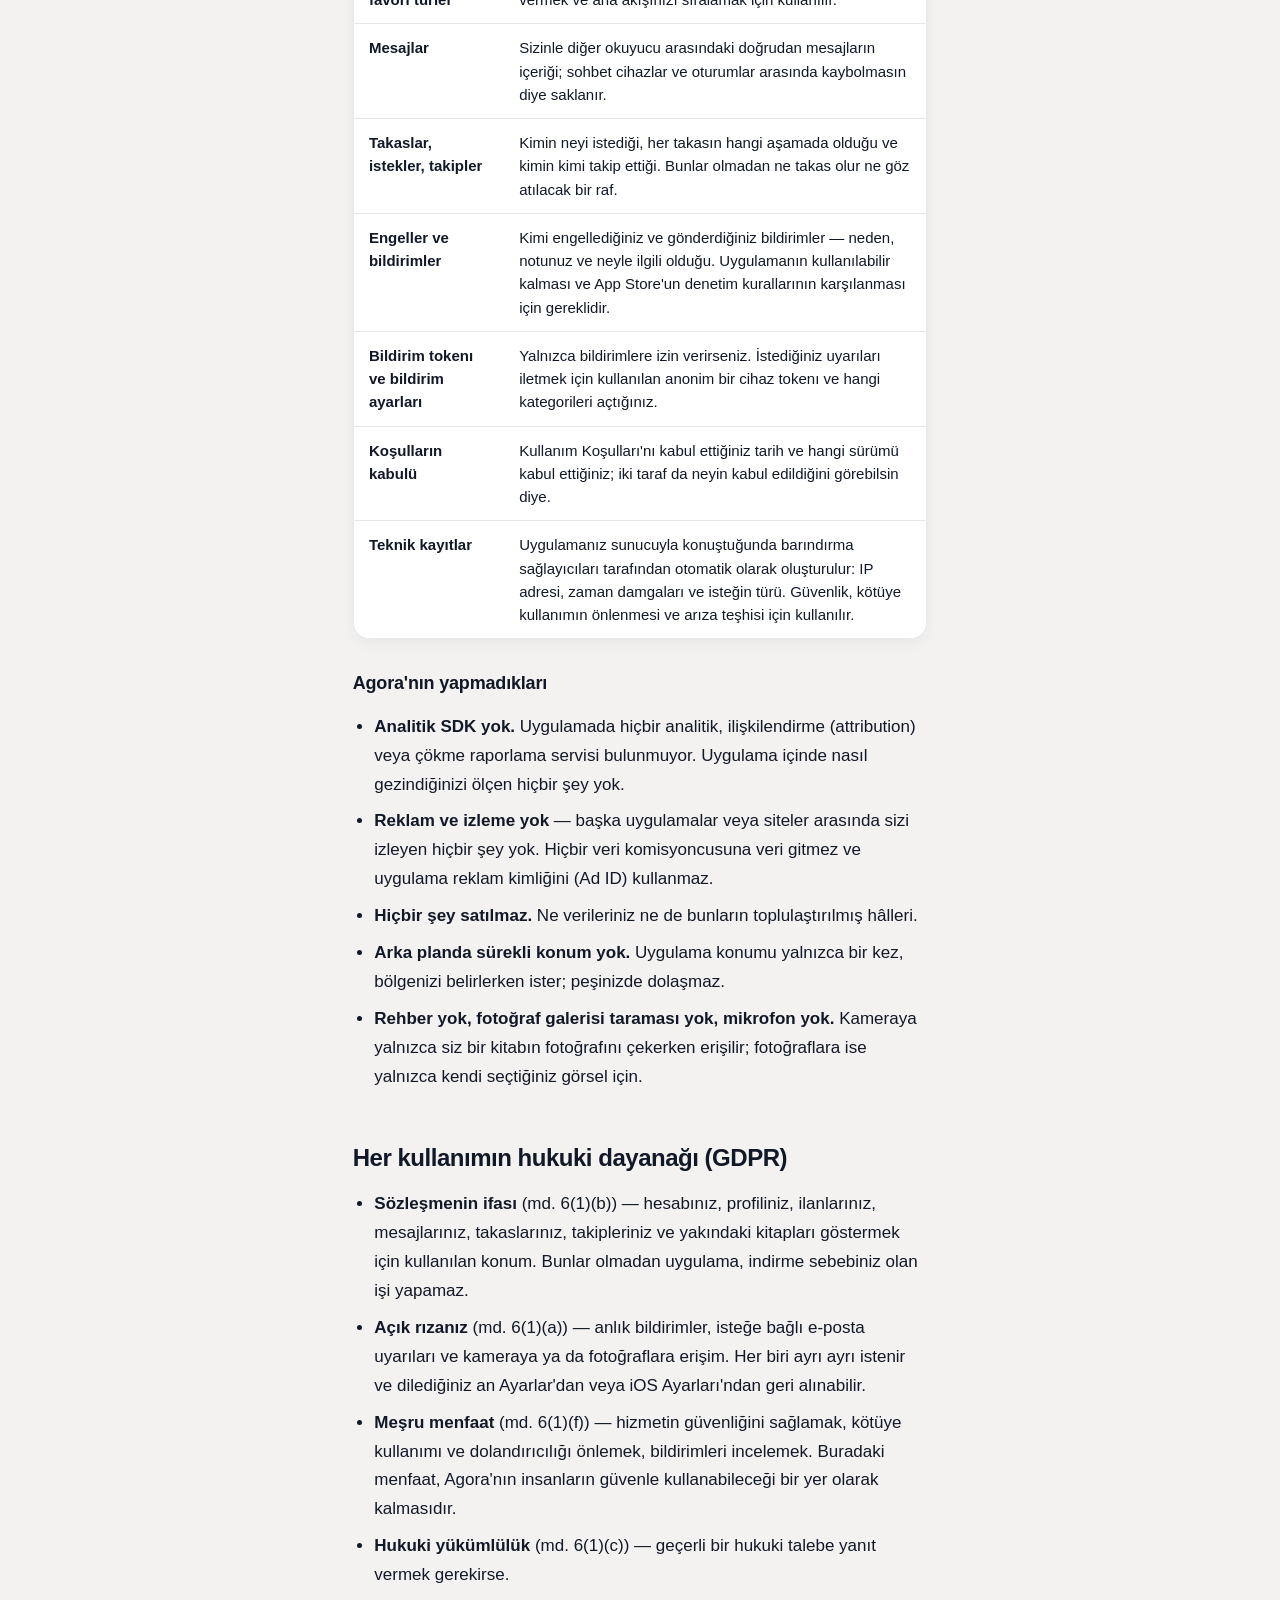
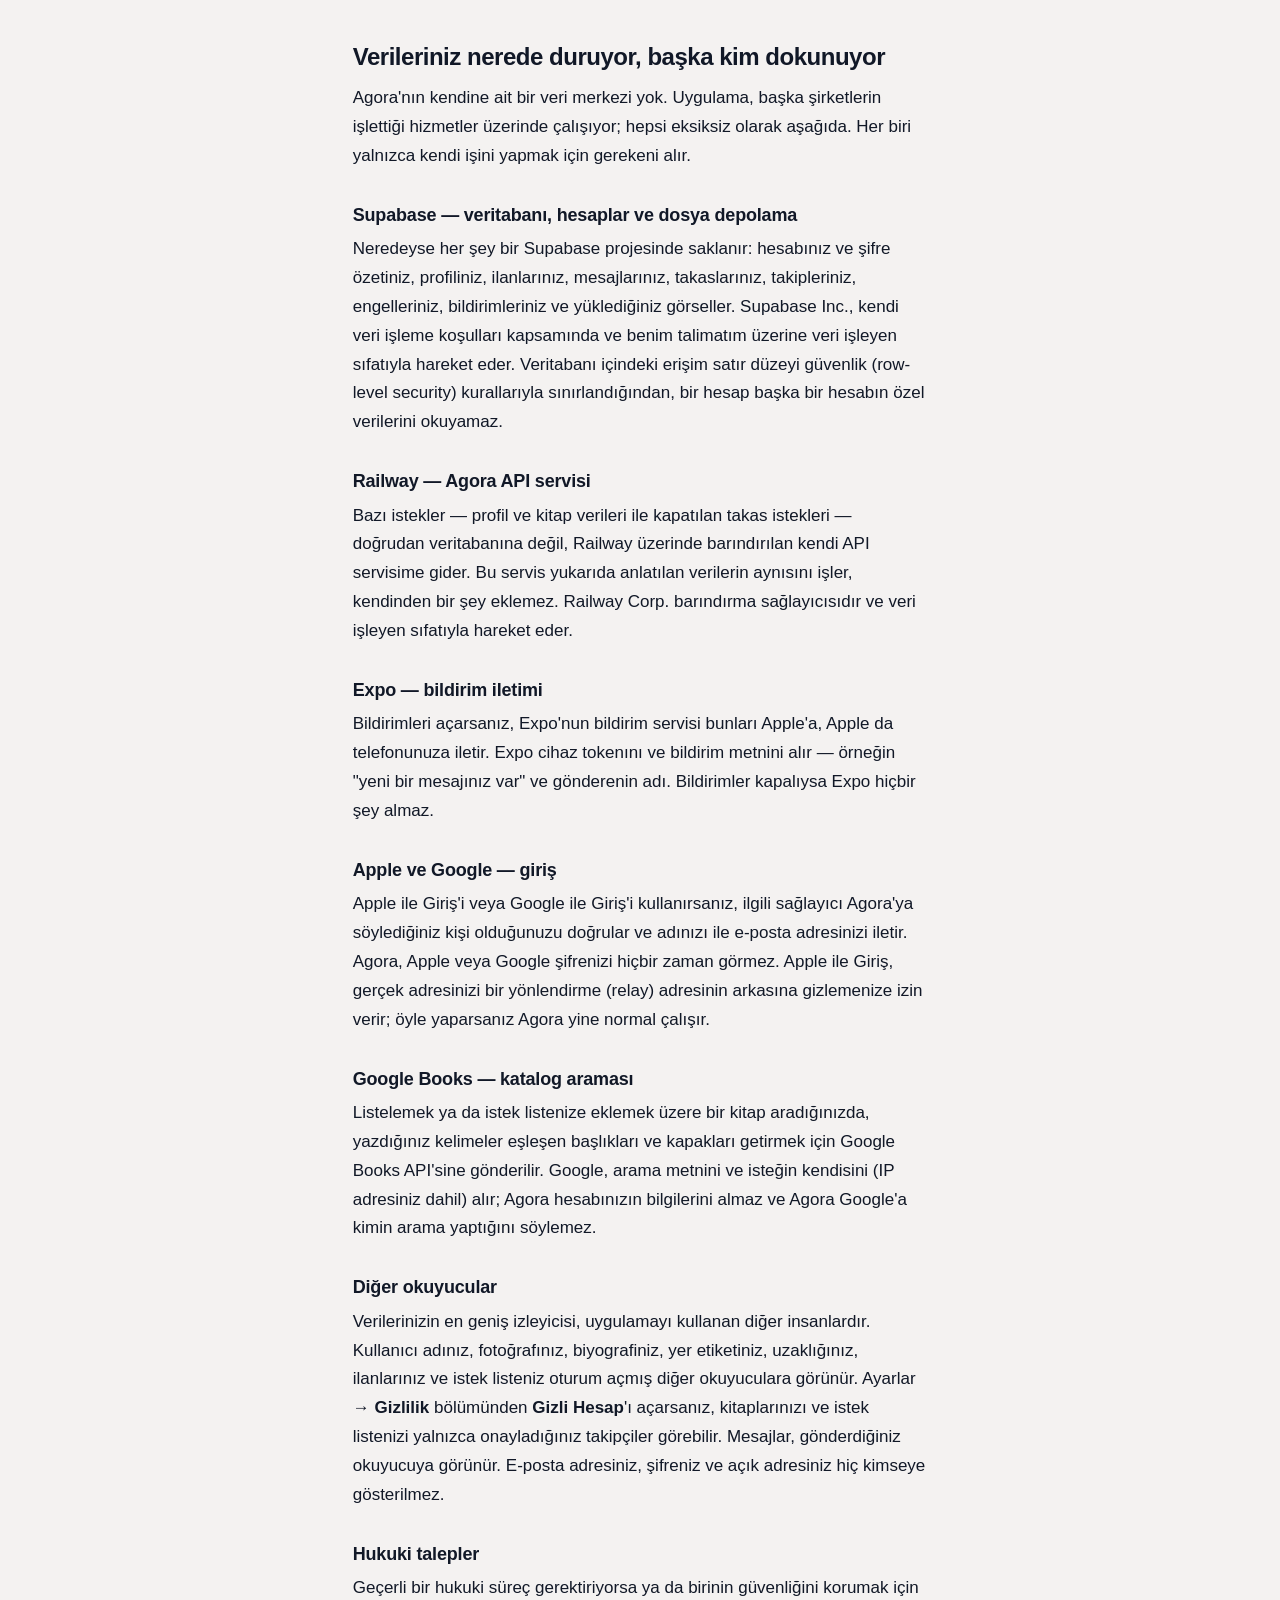
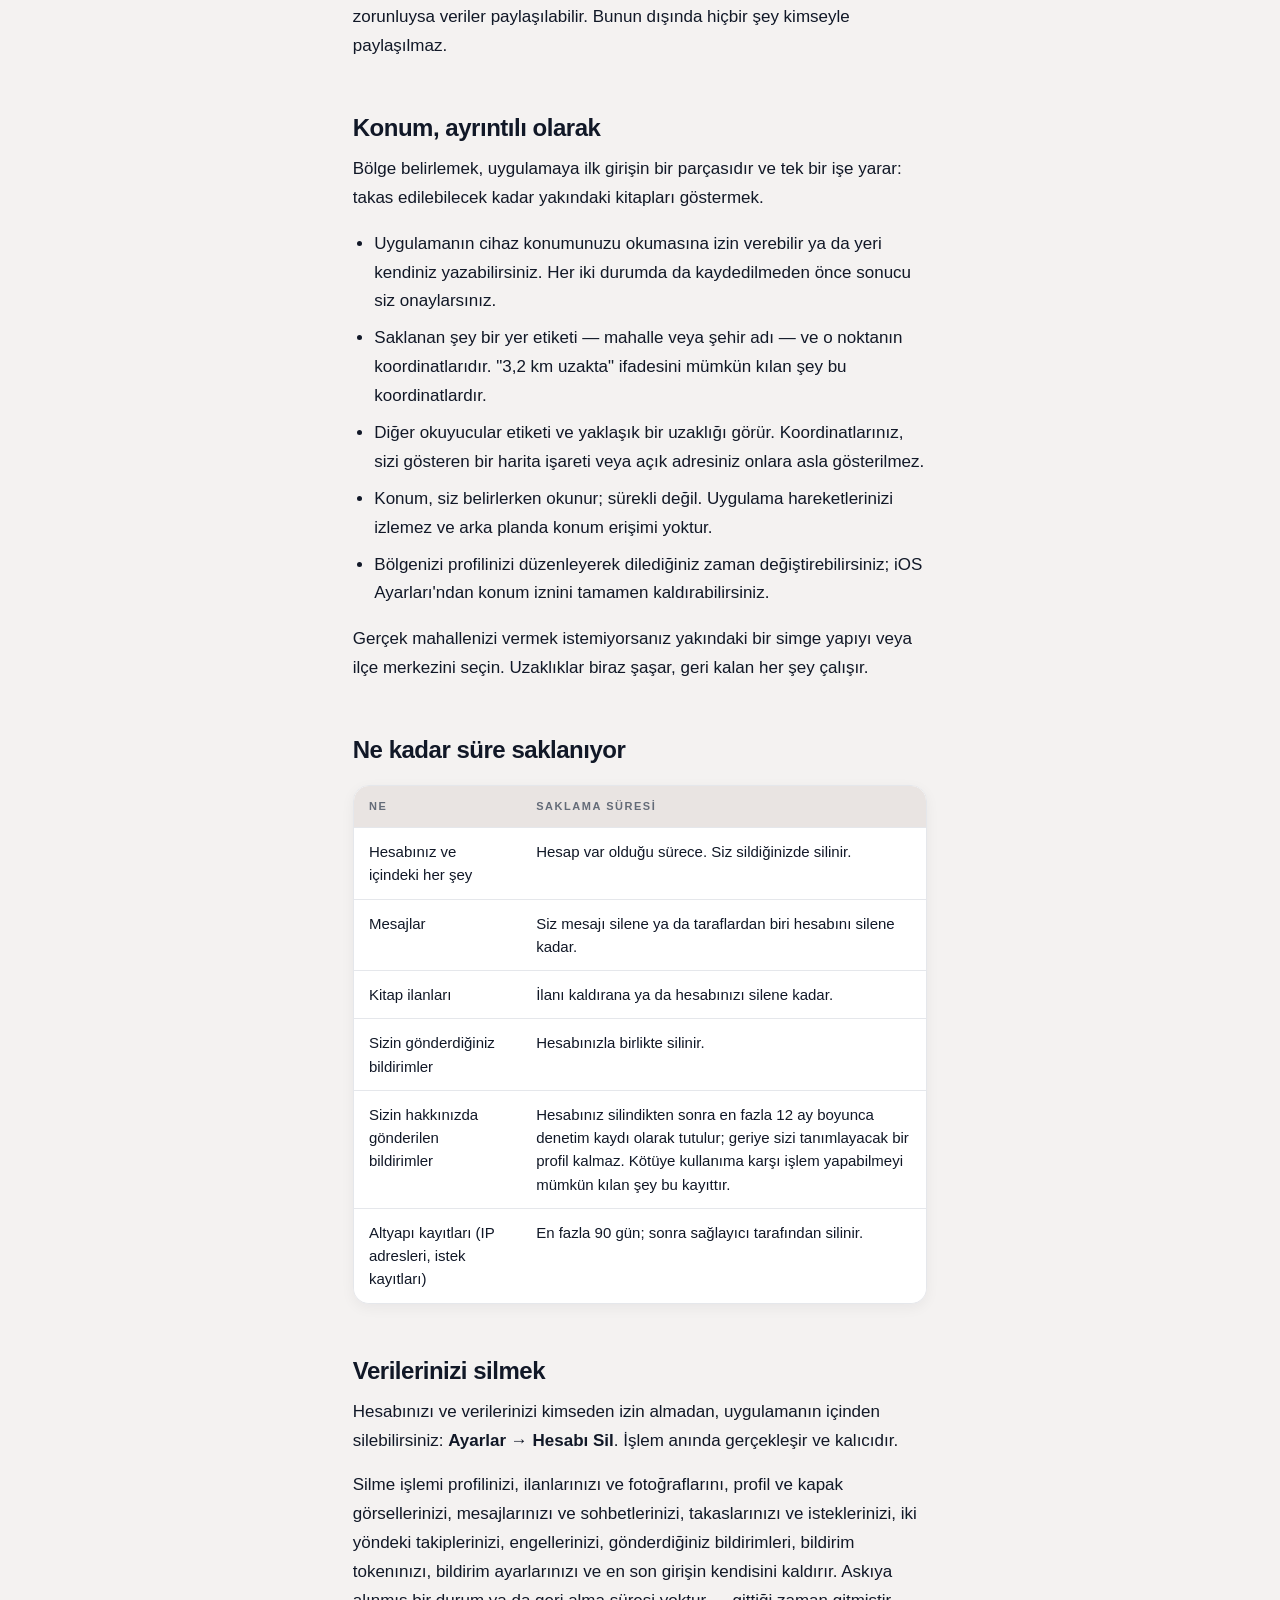
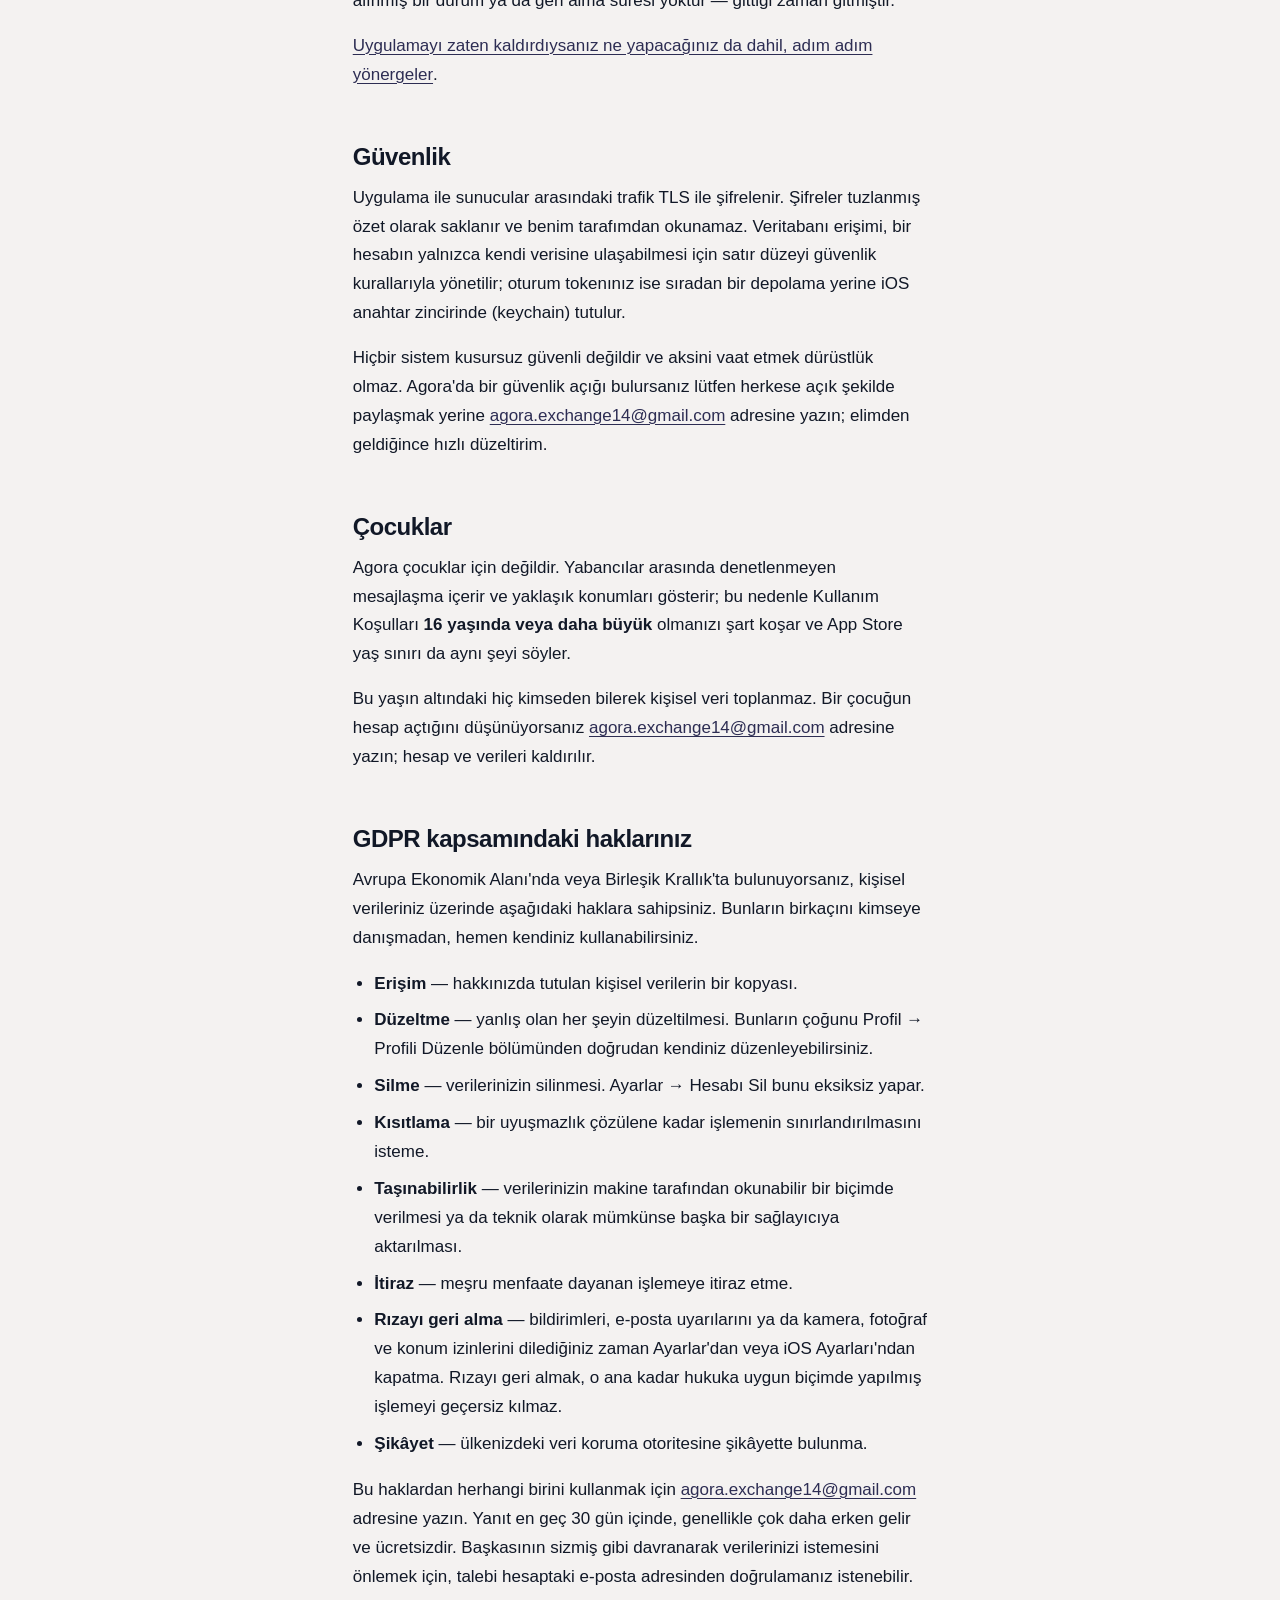
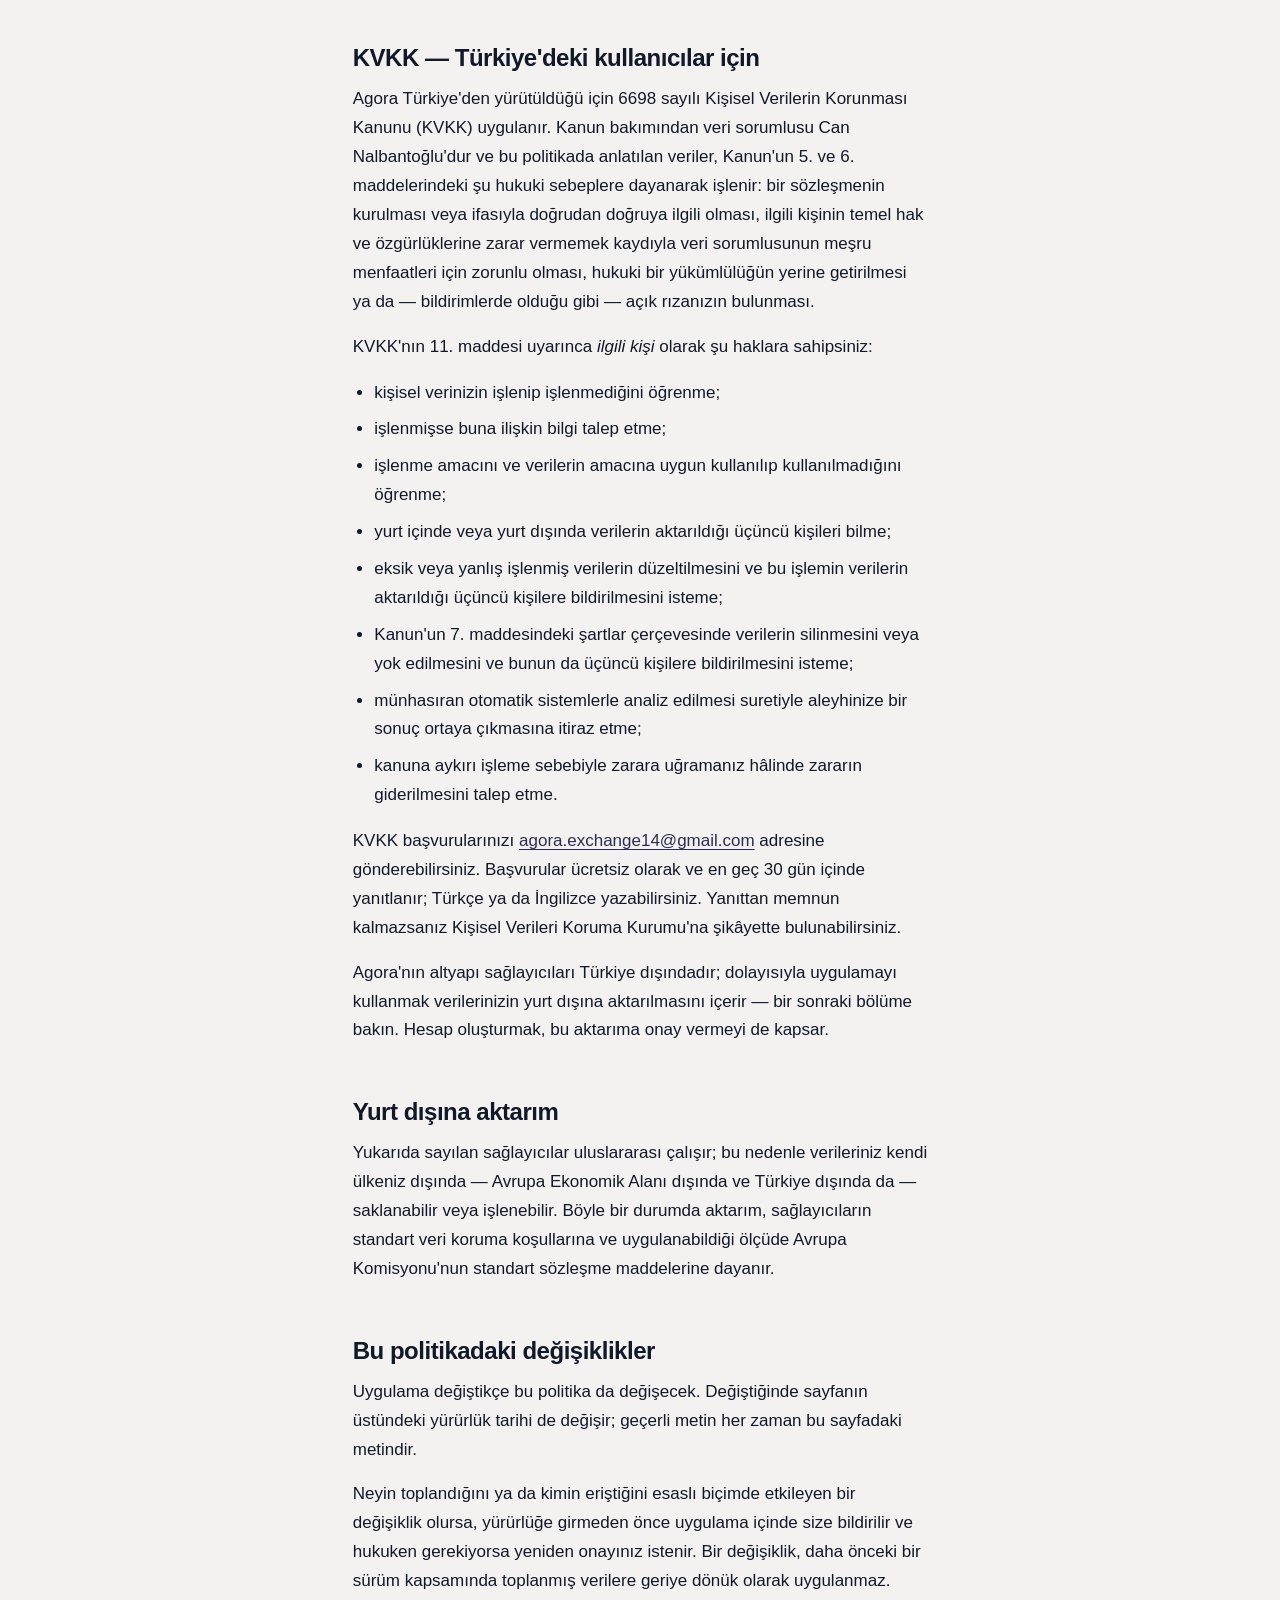
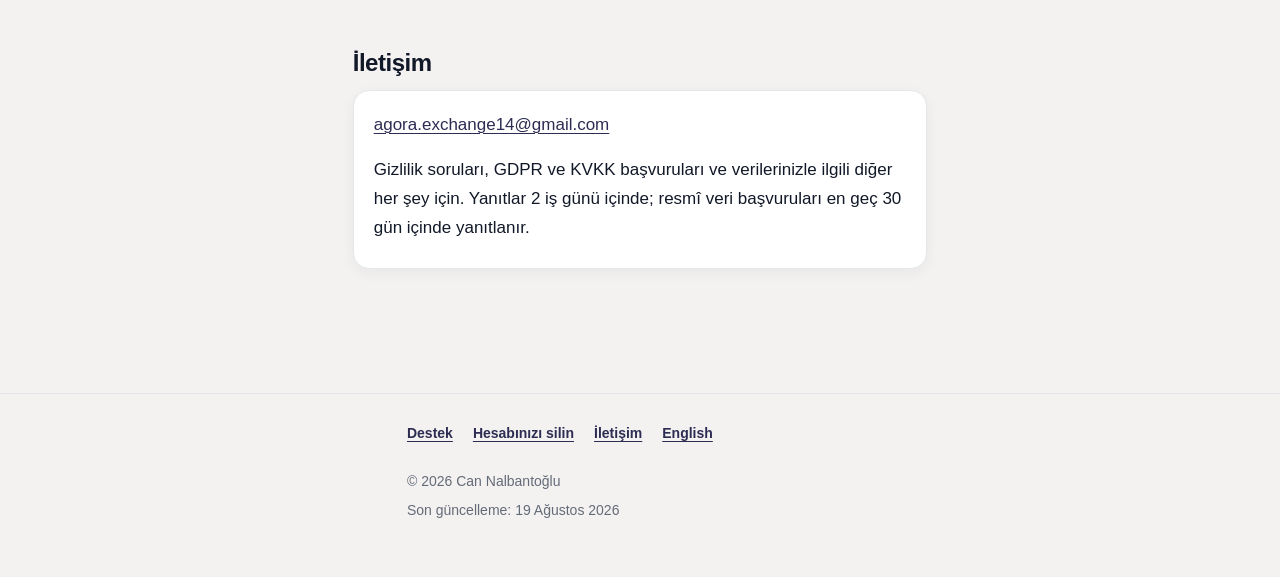
==== commit 197a09a3: "Minimum age is 16, not 17 Apple assigned a 16+ rating after the App Store Connect questionnaire. Upd" ====
--- a/tr/privacy.html
+++ b/tr/privacy.html
@@ -396,13 +396,13 @@
 
     <section id="children" aria-labelledby="children-heading">
       <h2 id="children-heading">Çocuklar</h2>
-      <!-- REVIEW THIS (mirrors privacy.html): the in-app policy says "under 13"
-           while the Terms and the App Store rating say 17+. Written as 17+
-           here; fix the in-app text. -->
+      <!-- 16+ is the age rating Apple assigned after the App Store Connect
+           questionnaire. Stated here, in privacy.html, and in both in-app
+           documents; change one, change all four. -->
       <p>
         Agora çocuklar için değildir. Yabancılar arasında denetlenmeyen
         mesajlaşma içerir ve yaklaşık konumları gösterir; bu nedenle Kullanım
-        Koşulları <strong>17 yaşında veya daha büyük</strong> olmanızı şart
+        Koşulları <strong>16 yaşında veya daha büyük</strong> olmanızı şart
         koşar ve App Store yaş sınırı da aynı şeyi söyler.
       </p>
       <p>
--- a/style.css
+++ b/style.css
@@ -1,54 +1,67 @@
-/* Agora support site — one stylesheet, no build step, no external assets. */
+/* Agora support site — one stylesheet, no build step, no external assets.
+   Tuned to match the app: Helvetica, the #F4F2F1 / white card surfaces from
+   src/theme/colors.ts, the #2D2D53 brand indigo, 16px radii, soft shadows,
+   extrabold headings and wide-tracked uppercase labels. */
 
 :root {
   color-scheme: light dark;
 
-  /* Paper and ink. Warm neutrals, so the page reads like a printed page. */
-  --paper:        #fbf6ec;
-  --paper-raised: #fffdf8;
-  --ink:          #241e19;
-  --ink-soft:     #56493f;
-  --ink-faint:    #786b5d;
-  --rule:         #e3d7c4;
-  --rule-strong:  #cbb99e;
-
-  /* Wood, used only for the plank rule under the masthead. */
-  --wood:      #8a5a33;
-  --wood-dark: #6b4526;
-
-  /* Single accent, taken from the app's brand indigo (#2D2D53). */
+  /* Surfaces — lightColors in src/theme/colors.ts */
+  --bg:      #f4f2f1;   /* background1 */
+  --bg-alt:  #e9e4e2;   /* background2 */
+  --card:    #ffffff;   /* card        */
+
+  /* Text. textPrimary is the app's exact value; the two greys below are the
+     app's slate family darkened to clear WCAG AA — #6B7280 lands at 4.33 and
+     #9CA3AF at 2.28 against this background, which is fine at phone reading
+     distance and not fine on the web. */
+  --ink:       #111827;
+  --ink-soft:  #4b5563;
+  --ink-faint: #646b78;
+
+  /* Lines. The app's border token, kept for rules and dividers only. */
+  --rule:        #e5e7eb;
+  --rule-strong: #d6d9de;
+
+  /* Brand — colors.brand / tailwind primary */
   --accent:       #2d2d53;
-  --accent-hover: #16162e;
-  --accent-wash:  #ecebf3;
-
-  --focus: #b4531d;
-
-  --font-read: "Iowan Old Style", "Palatino Linotype", Palatino, "Book Antiqua",
-               Georgia, "Times New Roman", serif;
-  --font-ui:   -apple-system, BlinkMacSystemFont, "Segoe UI", Roboto,
-               "Helvetica Neue", Arial, sans-serif;
+  --accent-hover: #1c1c38;
+  --accent-wash:  #eaeaf1;
+
+  --focus: #2d2d53;
+
+  --shadow: 0 4px 14px rgba(17, 24, 39, 0.05);
+  --radius: 16px;
+  --radius-sm: 12px;
+
+  /* The app sets Helvetica as the default font family for every Text node
+     (src/app/_layout.tsx). */
+  --font: "Helvetica Neue", Helvetica, Arial, "Segoe UI", Roboto, sans-serif;
 
   --measure: 65ch;
 }
 
 @media (prefers-color-scheme: dark) {
   :root {
-    --paper:        #15120e;
-    --paper-raised: #1e1a15;
-    --ink:          #f1e8db;
-    --ink-soft:     #c8baa8;
-    --ink-faint:    #9b8d7e;
-    --rule:         #352b21;
-    --rule-strong:  #4a3d2f;
-
-    --wood:      #a06c40;
-    --wood-dark: #6b4526;
-
-    --accent:       #a6a6e6;
-    --accent-hover: #c6c6f2;
-    --accent-wash:  #23213a;
-
-    --focus: #e8a06a;
+    /* darkColors in src/theme/colors.ts */
+    --bg:      #0f1115;
+    --bg-alt:  #171a21;
+    --card:    #1b1f2a;
+
+    --ink:       #f9fafb;
+    --ink-soft:  #d1d5db;
+    --ink-faint: #9ca3af;
+
+    --rule:        #2b3140;
+    --rule-strong: #3a4152;
+
+    --accent:       #8b8bd9;
+    --accent-hover: #a9a9e6;
+    --accent-wash:  #23233a;
+
+    --focus: #a9a9e6;
+
+    --shadow: 0 4px 14px rgba(0, 0, 0, 0.3);
   }
 }
 
@@ -67,13 +80,12 @@
 
 body {
   margin: 0;
-  background: var(--paper);
+  background: var(--bg);
   color: var(--ink);
-  font-family: var(--font-read);
+  font-family: var(--font);
   font-size: 1.0625rem;
-  line-height: 1.75;
-  /* Anchored headings clear the top of the viewport. */
-  text-rendering: optimizeLegibility;
+  line-height: 1.7;
+  -webkit-font-smoothing: antialiased;
 }
 
 /* ── Skip link ─────────────────────────────────────────── */
@@ -85,15 +97,13 @@
   background: var(--accent);
   color: #fff;
   padding: 0.6rem 1rem;
-  font-family: var(--font-ui);
   font-size: 0.9rem;
+  font-weight: 600;
+  border-radius: var(--radius-sm);
   z-index: 10;
 }
 
-.skip-link:focus {
-  left: 0.5rem;
-  top: 0.5rem;
-}
+.skip-link:focus { left: 0.5rem; top: 0.5rem; }
 
 /* ── Layout ────────────────────────────────────────────── */
 
@@ -108,97 +118,135 @@
   padding-bottom: 3rem;
 }
 
-section + section {
-  margin-top: 3.25rem;
-}
+section + section { margin-top: 3.25rem; }
 
 /* ── Masthead ──────────────────────────────────────────── */
 
 .masthead {
-  padding: 2.75rem 0 1.75rem;
-  /* The plank: a wood-toned rule with a little grain in it. */
-  border-bottom: 4px solid var(--wood);
-  background-image: repeating-linear-gradient(
-    90deg,
-    transparent 0 7px,
-    rgba(107, 69, 38, 0.05) 7px 8px
-  );
-  background-position: bottom;
-  background-size: 100% 4px;
-  background-repeat: no-repeat;
+  padding: 2.75rem 0 1.5rem;
+  background: var(--bg);
+  border-bottom: 1px solid var(--rule);
 }
 
 .masthead h1 {
-  font-size: 2.5rem;
-  line-height: 1.15;
-  letter-spacing: -0.015em;
+  font-size: 2.375rem;
+  line-height: 1.1;
+  letter-spacing: -0.025em;
   margin: 0 0 0.5rem;
-  font-weight: 600;
+  font-weight: 800;
 }
 
 .masthead .lede {
   margin: 0 0 1.5rem;
   color: var(--ink-soft);
-  font-size: 1.125rem;
-}
-
+  font-size: 1.0625rem;
+}
+
+/* The app's tracking-widest uppercase section labels. */
 .eyebrow {
-  font-family: var(--font-ui);
-  font-size: 0.75rem;
-  letter-spacing: 0.14em;
+  font-size: 0.6875rem;
+  font-weight: 800;
+  letter-spacing: 0.16em;
   text-transform: uppercase;
-  color: var(--ink-faint);
-  margin: 0 0 0.75rem;
+  color: var(--accent);
+  margin: 0 0 0.65rem;
 }
 
 /* ── Navigation ────────────────────────────────────────── */
+
+.navrow {
+  display: flex;
+  flex-wrap: wrap;
+  align-items: baseline;
+  justify-content: space-between;
+  gap: 0.75rem 1.5rem;
+}
 
 .sitenav ul {
   list-style: none;
   display: flex;
   flex-wrap: wrap;
-  gap: 0.5rem 1.5rem;
+  gap: 0.5rem 0.5rem;
   margin: 0;
   padding: 0;
-  font-family: var(--font-ui);
   font-size: 0.9375rem;
 }
 
+/* Pills, the way the app renders its filter and status chips. */
 .sitenav a {
+  display: inline-block;
   text-decoration: none;
+  color: var(--ink-soft);
+  background: var(--card);
+  border: 1px solid var(--rule);
+  border-radius: 999px;
+  padding: 0.35rem 0.85rem;
+  font-weight: 600;
+}
+
+.sitenav a:hover {
+  color: var(--accent);
+  border-color: var(--accent);
+}
+
+.sitenav [aria-current="page"] {
+  background: var(--accent);
+  border-color: var(--accent);
+  color: #fff;
+}
+
+.sitenav [aria-current="page"]:hover {
+  color: #fff;
+  background: var(--accent-hover);
+  border-color: var(--accent-hover);
+}
+
+.langswitch {
+  display: flex;
+  align-items: baseline;
+  gap: 0.5rem;
+  margin: 0;
+  font-size: 0.875rem;
+  color: var(--ink-faint);
+}
+
+.langswitch .sep { color: var(--rule-strong); }
+
+.langswitch a {
+  text-decoration: none;
+  font-weight: 600;
   border-bottom: 1px solid var(--rule-strong);
   padding-bottom: 2px;
 }
 
-.sitenav a:hover { border-bottom-color: var(--accent); }
-
-.sitenav [aria-current="page"] {
+.langswitch a:hover { border-bottom-color: var(--accent); }
+
+.langswitch .current {
   color: var(--ink);
-  border-bottom-color: var(--wood);
-  font-weight: 600;
+  font-weight: 700;
 }
 
 /* ── Headings ──────────────────────────────────────────── */
 
 h2 {
-  font-size: 1.625rem;
+  font-size: 1.5rem;
   line-height: 1.25;
-  font-weight: 600;
-  letter-spacing: -0.01em;
+  font-weight: 800;
+  letter-spacing: -0.02em;
   margin: 0 0 0.75rem;
   scroll-margin-top: 1.5rem;
 }
 
 h3 {
-  font-size: 1.1875rem;
+  font-size: 1.125rem;
   line-height: 1.35;
-  font-weight: 600;
+  font-weight: 700;
+  letter-spacing: -0.01em;
   margin: 2rem 0 0.5rem;
   scroll-margin-top: 1.5rem;
 }
 
 h4 {
-  font-family: var(--font-ui);
   font-size: 0.9375rem;
   font-weight: 700;
   margin: 1.5rem 0 0.4rem;
@@ -210,6 +258,7 @@
 
 a {
   color: var(--accent);
+  font-weight: 500;
   text-underline-offset: 0.18em;
   text-decoration-thickness: 1px;
 }
@@ -221,7 +270,7 @@
 .skip-link:focus-visible {
   outline: 3px solid var(--focus);
   outline-offset: 3px;
-  border-radius: 2px;
+  border-radius: 4px;
 }
 
 /* ── Lists ─────────────────────────────────────────────── */
@@ -239,7 +288,7 @@
 ol.steps > li {
   counter-increment: step;
   position: relative;
-  padding-left: 2.25rem;
+  padding-left: 2.5rem;
   margin-bottom: 0.9rem;
 }
 
@@ -247,43 +296,65 @@
   content: counter(step);
   position: absolute;
   left: 0;
-  top: 0.15rem;
-  font-family: var(--font-ui);
+  top: 0.1rem;
   font-size: 0.8125rem;
+  font-weight: 800;
+  color: #fff;
+  background: var(--accent);
+  width: 1.75rem;
+  height: 1.75rem;
+  line-height: 1.75rem;
+  text-align: center;
+  border-radius: 999px;
+}
+
+/* ── Cards ─────────────────────────────────────────────── */
+
+.contact {
+  background: var(--card);
+  border: 1px solid var(--rule);
+  border-radius: var(--radius);
+  box-shadow: var(--shadow);
+  padding: 1.25rem 1.25rem 0.6rem;
+  margin: 0 0 1.25rem;
+}
+
+.contact .address {
+  font-size: 1.0625rem;
   font-weight: 700;
-  color: var(--accent);
-  background: var(--accent-wash);
-  width: 1.6rem;
-  height: 1.6rem;
-  line-height: 1.6rem;
-  text-align: center;
-  border-radius: 50%;
-}
-
-/* ── Contact block ─────────────────────────────────────── */
-
-.contact {
-  background: var(--paper-raised);
+  word-break: break-word;
+}
+
+.note {
+  font-size: 0.9375rem;
+  line-height: 1.6;
+  color: var(--ink-soft);
+  background: var(--bg-alt);
   border: 1px solid var(--rule);
-  border-left: 4px solid var(--wood);
-  padding: 1.25rem 1.25rem 0.5rem;
-  margin: 0 0 1.25rem;
-}
-
-.contact .address {
-  font-family: var(--font-ui);
-  font-size: 1.0625rem;
-  font-weight: 600;
-  word-break: break-word;
+  border-radius: var(--radius);
+  padding: 1rem 1.15rem;
+  margin: 1.25rem 0;
+}
+
+.note > *:last-child { margin-bottom: 0; }
+
+.meta {
+  font-size: 0.875rem;
+  color: var(--ink-faint);
+  margin: 0 0 2rem;
 }
 
 /* ── Question index ────────────────────────────────────── */
 
 .index-list {
   list-style: none;
-  padding: 0;
-  margin: 0 0 2rem;
-  border-top: 1px solid var(--rule);
+  padding: 0.35rem 0;
+  margin: 0 0 1.75rem;
+  background: var(--card);
+  border: 1px solid var(--rule);
+  border-radius: var(--radius);
+  box-shadow: var(--shadow);
+  overflow: hidden;
 }
 
 .index-list li {
@@ -291,33 +362,46 @@
   border-bottom: 1px solid var(--rule);
 }
 
+.index-list li:last-child { border-bottom: none; }
+
 .index-list a {
   display: block;
-  padding: 0.6rem 0;
+  padding: 0.7rem 1.15rem;
   text-decoration: none;
-  font-family: var(--font-ui);
   font-size: 0.9375rem;
-}
-
-.index-list a:hover { text-decoration: underline; }
+  font-weight: 600;
+}
+
+.index-list a:hover { background: var(--bg-alt); }
 
 /* ── FAQ entries ───────────────────────────────────────── */
 
 .qa {
-  border-bottom: 1px solid var(--rule);
-  padding-bottom: 1rem;
-  margin-bottom: 1.5rem;
+  background: var(--card);
+  border: 1px solid var(--rule);
+  border-radius: var(--radius);
+  box-shadow: var(--shadow);
+  padding: 0.35rem 1.15rem 0.9rem;
+  margin-bottom: 0.9rem;
   scroll-margin-top: 1.5rem;
 }
 
 .qa > summary {
-  font-size: 1.1875rem;
-  font-weight: 600;
+  font-size: 1.0625rem;
+  font-weight: 700;
+  letter-spacing: -0.01em;
   line-height: 1.35;
   cursor: pointer;
   list-style: none;
-  padding: 0.5rem 0 0.5rem 1.5rem;
+  padding: 0.75rem 0 0.6rem 1.5rem;
   position: relative;
+}
+
+.qa > summary h3 {
+  display: inline;
+  font: inherit;
+  letter-spacing: inherit;
+  margin: 0;
 }
 
 .qa > summary::-webkit-details-marker { display: none; }
@@ -325,92 +409,76 @@
 .qa > summary::before {
   content: "";
   position: absolute;
-  left: 0.15rem;
-  top: 1.15rem;
-  width: 0.5rem;
-  height: 0.5rem;
-  border-right: 2px solid var(--wood);
-  border-bottom: 2px solid var(--wood);
+  left: 0.2rem;
+  top: 1.3rem;
+  width: 0.45rem;
+  height: 0.45rem;
+  border-right: 2px solid var(--accent);
+  border-bottom: 2px solid var(--accent);
   transform: rotate(-45deg);
   transition: transform 0.15s ease;
 }
 
 .qa[open] > summary::before {
   transform: rotate(45deg);
-  top: 1rem;
+  top: 1.2rem;
 }
 
 @media (prefers-reduced-motion: reduce) {
   .qa > summary::before { transition: none; }
 }
 
-.qa:target > summary { color: var(--accent); }
+.qa:target { border-color: var(--accent); }
 
 .qa-body > *:last-child { margin-bottom: 0; }
 
 .permalink {
-  font-family: var(--font-ui);
+  display: inline-block;
+  margin-top: 0.35rem;
   font-size: 0.8125rem;
+  font-weight: 600;
   color: var(--ink-faint);
   text-decoration: none;
-  border-bottom: 1px dotted var(--rule-strong);
+  border-bottom: 1px solid var(--rule-strong);
 }
 
 .permalink:hover { color: var(--accent); }
 
-/* ── Notes and callouts ────────────────────────────────── */
-
-.note {
-  font-family: var(--font-ui);
-  font-size: 0.9375rem;
-  line-height: 1.6;
-  color: var(--ink-soft);
-  background: var(--paper-raised);
-  border: 1px solid var(--rule);
-  padding: 0.9rem 1.1rem;
-  margin: 1.25rem 0;
-}
-
-.note > *:last-child { margin-bottom: 0; }
-
-.meta {
-  font-family: var(--font-ui);
-  font-size: 0.875rem;
-  color: var(--ink-faint);
-  margin: 0 0 2rem;
-}
-
-/* ── Definition-style data table ───────────────────────── */
+/* ── Tables ────────────────────────────────────────────── */
 
 .table-scroll {
   overflow-x: auto;
   margin: 1.25rem 0;
   border: 1px solid var(--rule);
+  border-radius: var(--radius);
+  box-shadow: var(--shadow);
+  background: var(--card);
 }
 
 table {
   border-collapse: collapse;
   width: 100%;
   min-width: 32rem;
-  font-family: var(--font-ui);
   font-size: 0.9375rem;
   line-height: 1.55;
-  background: var(--paper-raised);
+  background: var(--card);
 }
 
 th, td {
   text-align: left;
   vertical-align: top;
-  padding: 0.7rem 0.85rem;
+  padding: 0.75rem 0.95rem;
   border-bottom: 1px solid var(--rule);
 }
 
 thead th {
-  font-size: 0.75rem;
-  letter-spacing: 0.08em;
+  font-size: 0.6875rem;
+  font-weight: 800;
+  letter-spacing: 0.14em;
   text-transform: uppercase;
   color: var(--ink-faint);
-  border-bottom: 1px solid var(--rule-strong);
+  background: var(--bg-alt);
+  border-bottom: 1px solid var(--rule);
 }
 
 tbody tr:last-child td { border-bottom: none; }
@@ -421,7 +489,6 @@
   border-top: 1px solid var(--rule);
   margin-top: 3.5rem;
   padding: 1.75rem 0 3rem;
-  font-family: var(--font-ui);
   font-size: 0.875rem;
   color: var(--ink-faint);
 }
@@ -435,6 +502,8 @@
   margin: 0 0 1rem;
 }
 
+.sitefooter a { font-weight: 600; }
+
 .sitefooter p { margin: 0 0 0.35rem; }
 
 /* ── Small screens ─────────────────────────────────────── */
@@ -442,60 +511,17 @@
 @media (max-width: 30rem) {
   body { font-size: 1rem; }
   .masthead { padding-top: 2rem; }
-  .masthead h1 { font-size: 2.125rem; }
-  h2 { font-size: 1.4375rem; }
-  .qa > summary { font-size: 1.0625rem; }
+  .masthead h1 { font-size: 2rem; }
+  h2 { font-size: 1.375rem; }
+  .qa { padding-left: 0.9rem; padding-right: 0.9rem; }
+  .qa > summary { font-size: 1rem; }
 }
 
 /* ── Print ─────────────────────────────────────────────── */
 
 @media print {
-  .sitenav, .skip-link, .index-list { display: none; }
+  .sitenav, .skip-link, .index-list, .langswitch { display: none; }
   body { background: #fff; color: #000; }
+  .qa, .contact, .table-scroll, .note { box-shadow: none; }
   .qa[open] > summary::before { display: none; }
 }
-
-/* A single heading is legal inside <summary>; it must not bring its own
-   block-level sizing along with it. */
-.qa > summary h3 {
-  display: inline;
-  font: inherit;
-  margin: 0;
-}
-
-/* ── Navigation row: site links, then the language switch ── */
-
-.navrow {
-  display: flex;
-  flex-wrap: wrap;
-  align-items: baseline;
-  justify-content: space-between;
-  gap: 0.75rem 1.5rem;
-}
-
-.langswitch {
-  display: flex;
-  align-items: baseline;
-  gap: 0.5rem;
-  margin: 0;
-  font-family: var(--font-ui);
-  font-size: 0.875rem;
-  color: var(--ink-faint);
-}
-
-.langswitch .sep {
-  color: var(--rule-strong);
-}
-
-.langswitch a {
-  text-decoration: none;
-  border-bottom: 1px solid var(--rule-strong);
-  padding-bottom: 2px;
-}
-
-.langswitch a:hover { border-bottom-color: var(--accent); }
-
-.langswitch .current {
-  color: var(--ink);
-  font-weight: 600;
-}
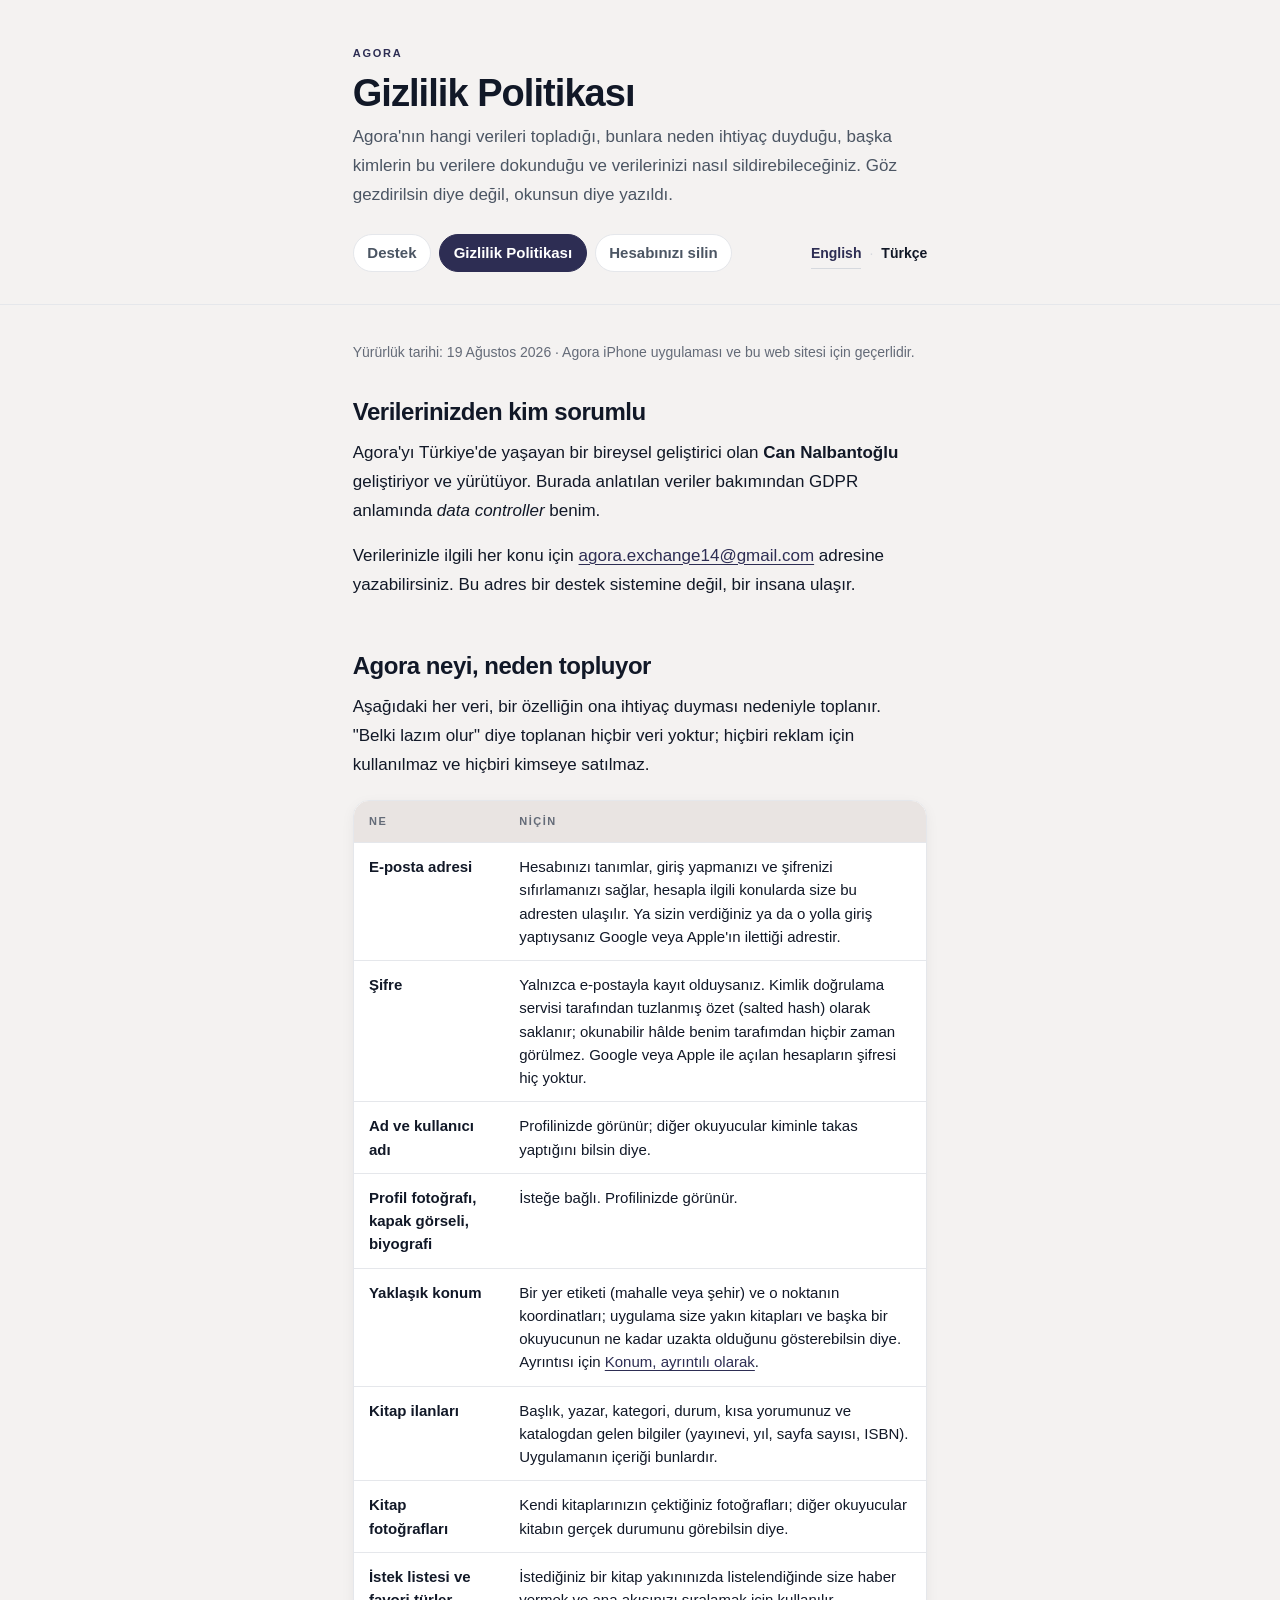
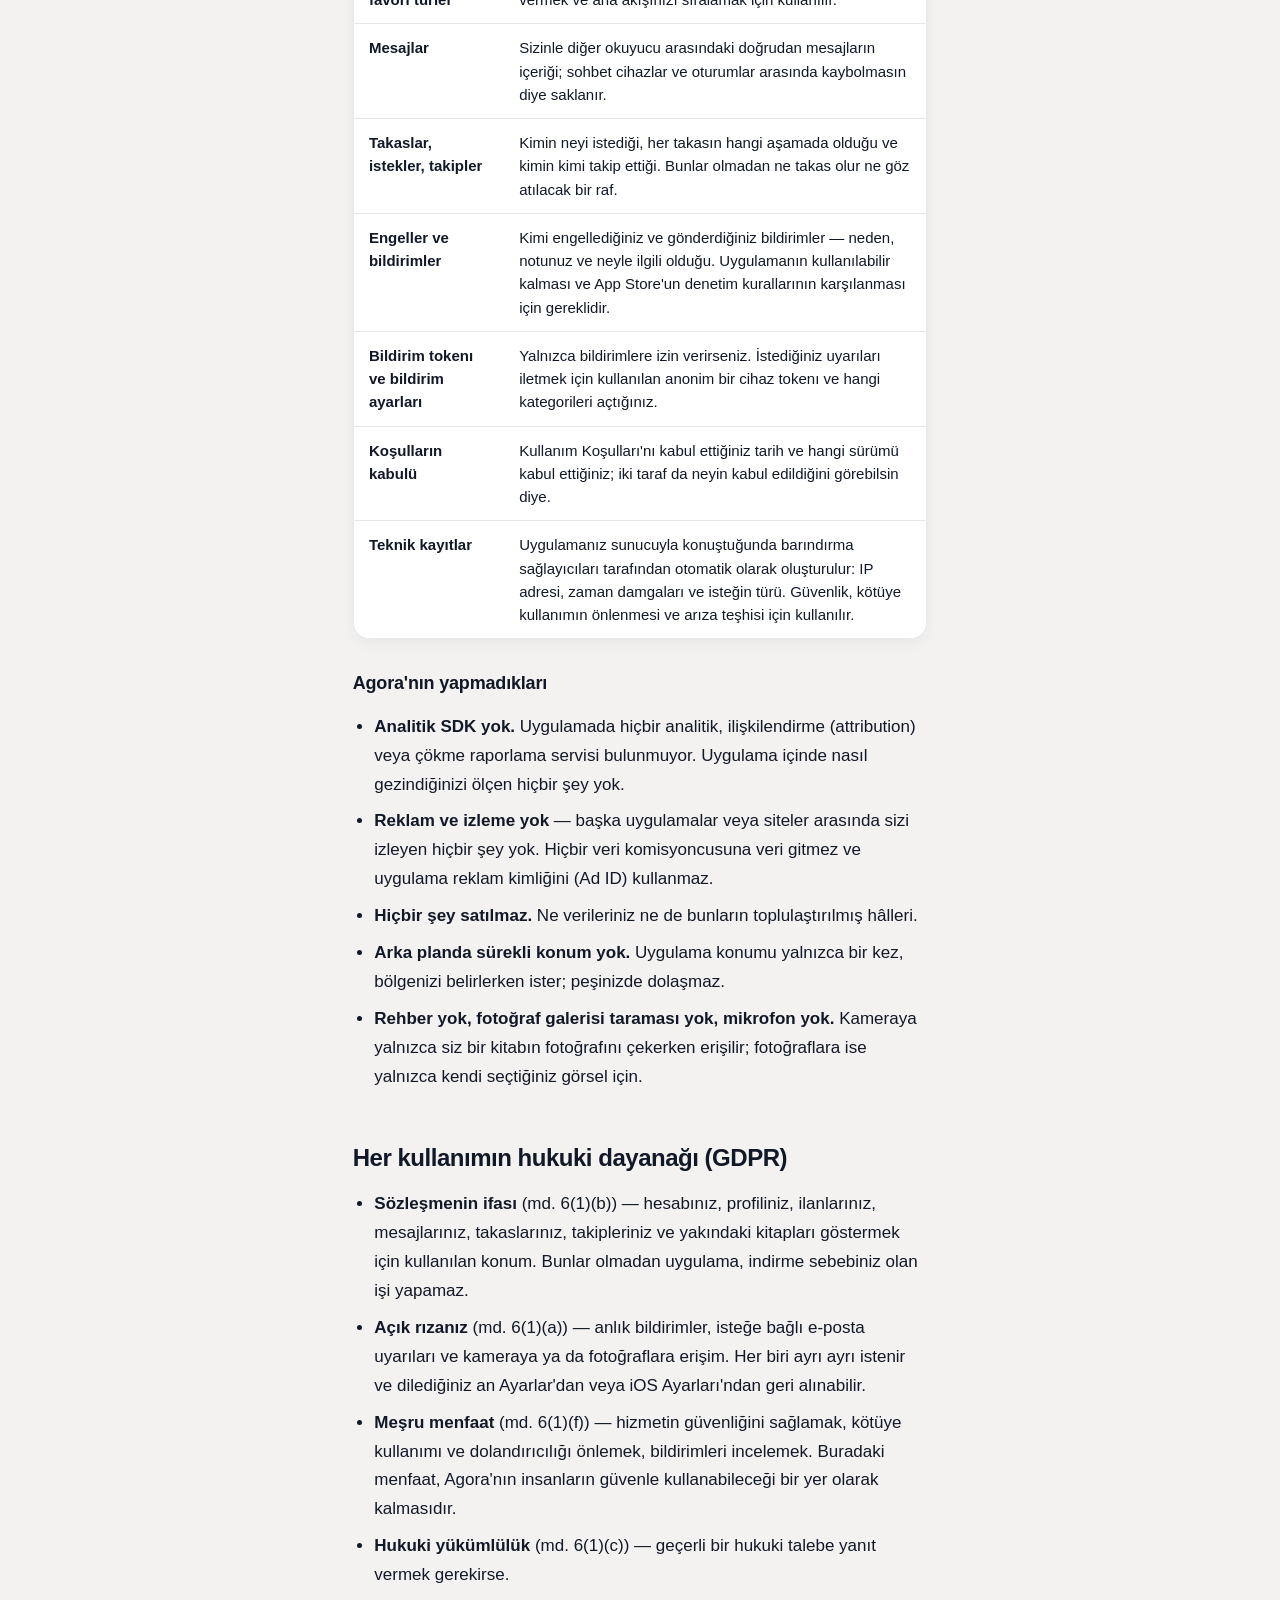
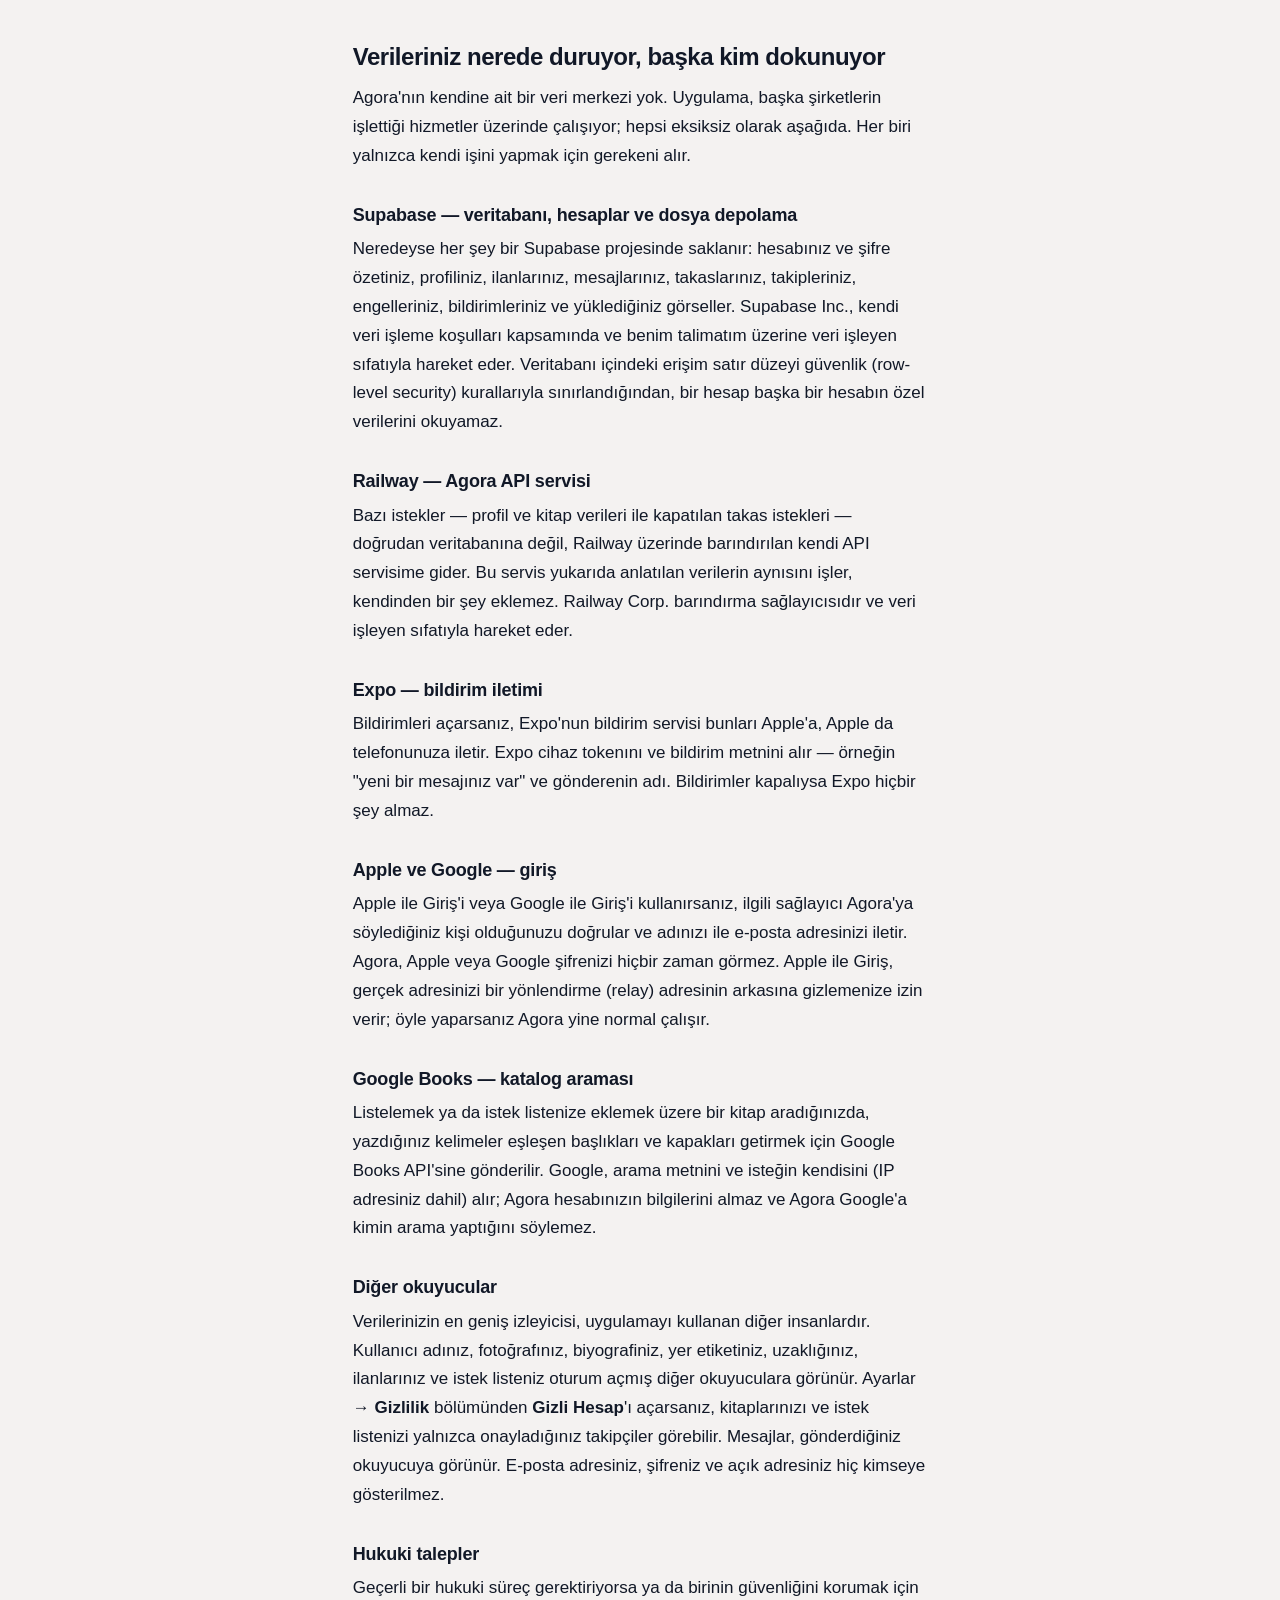
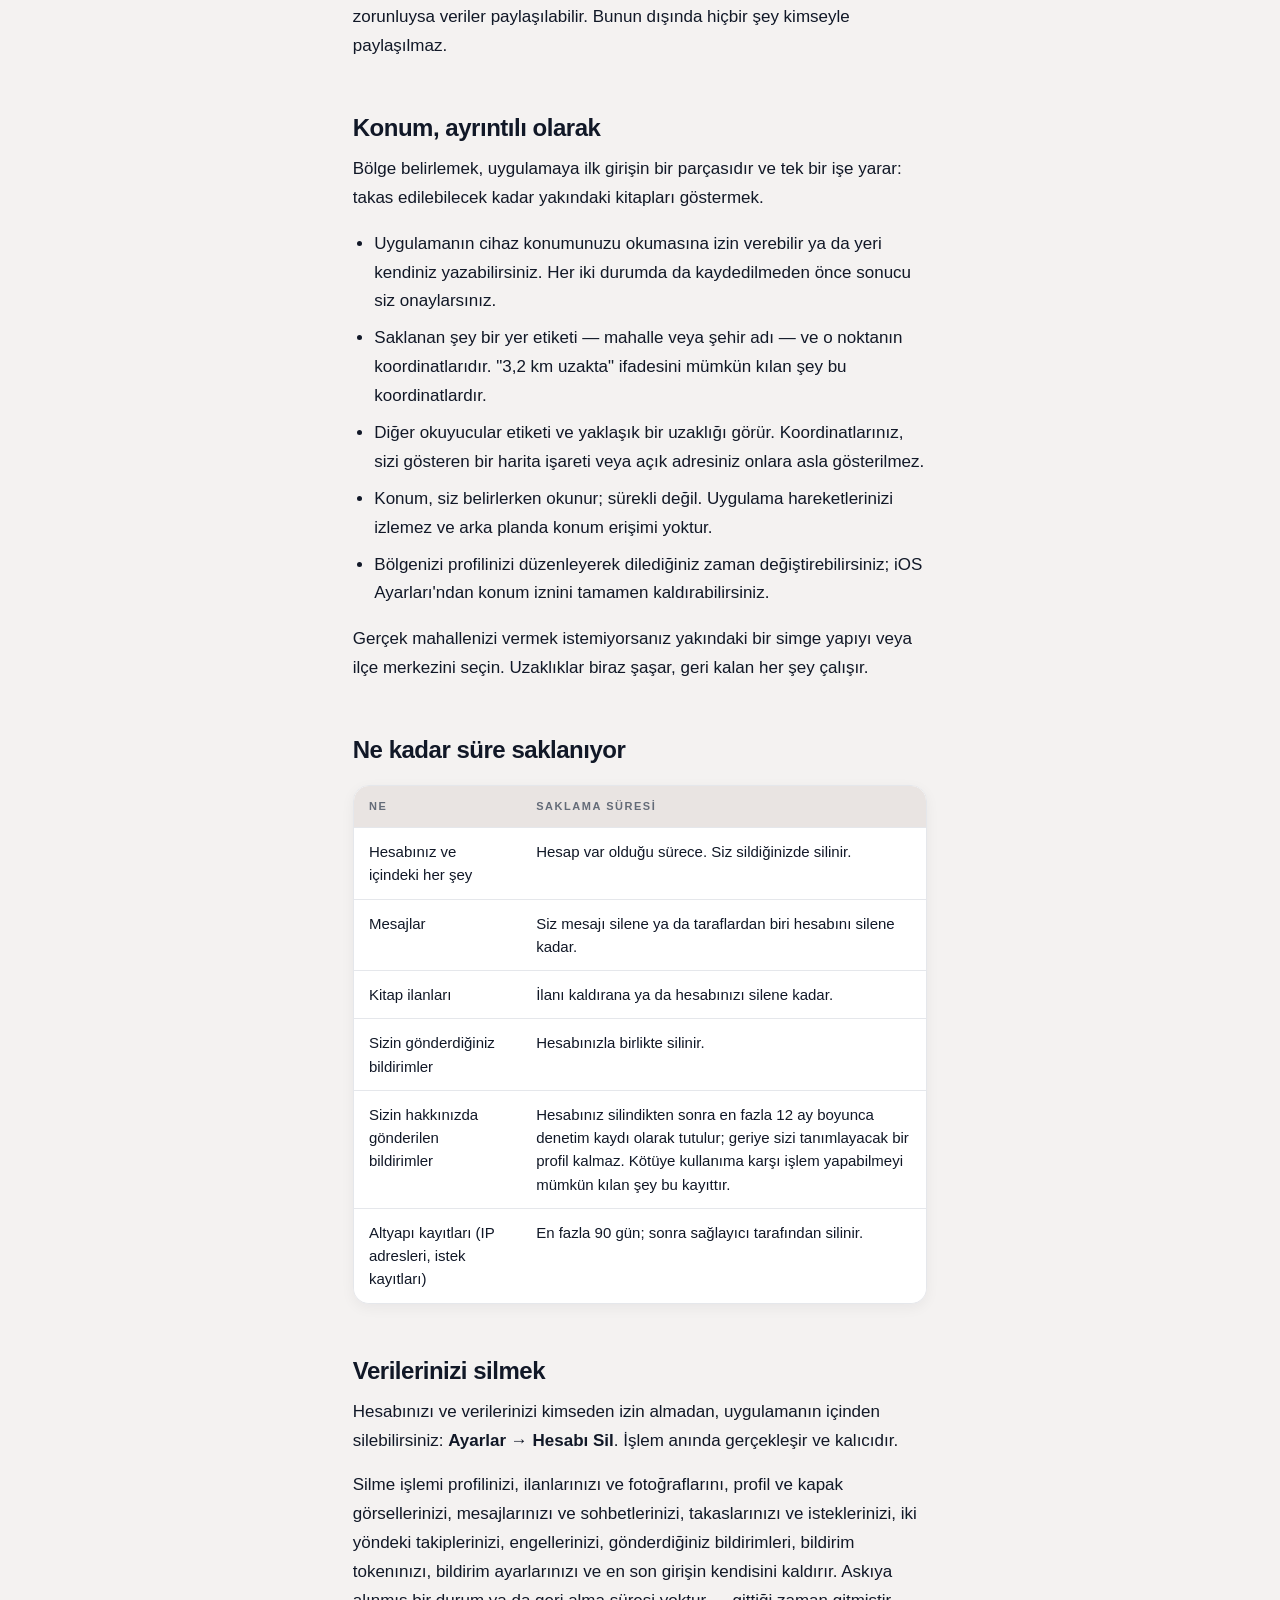
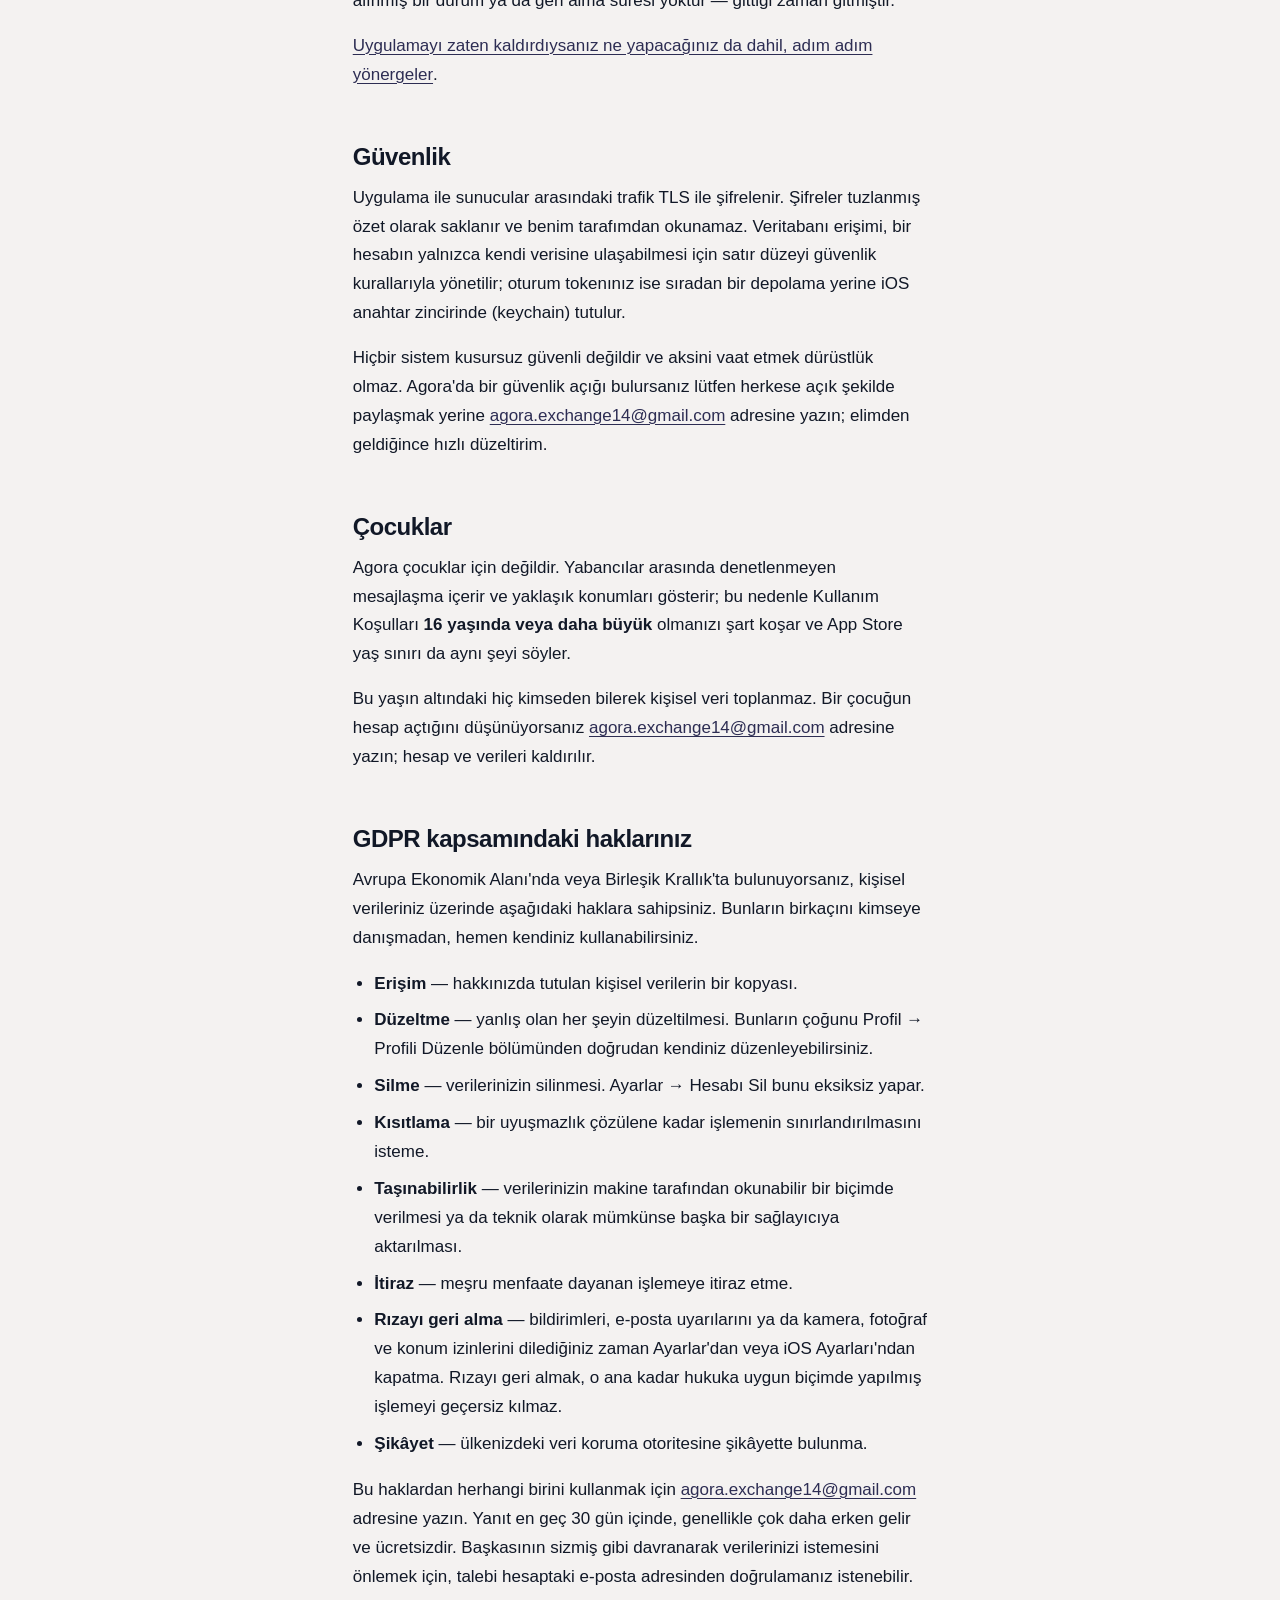
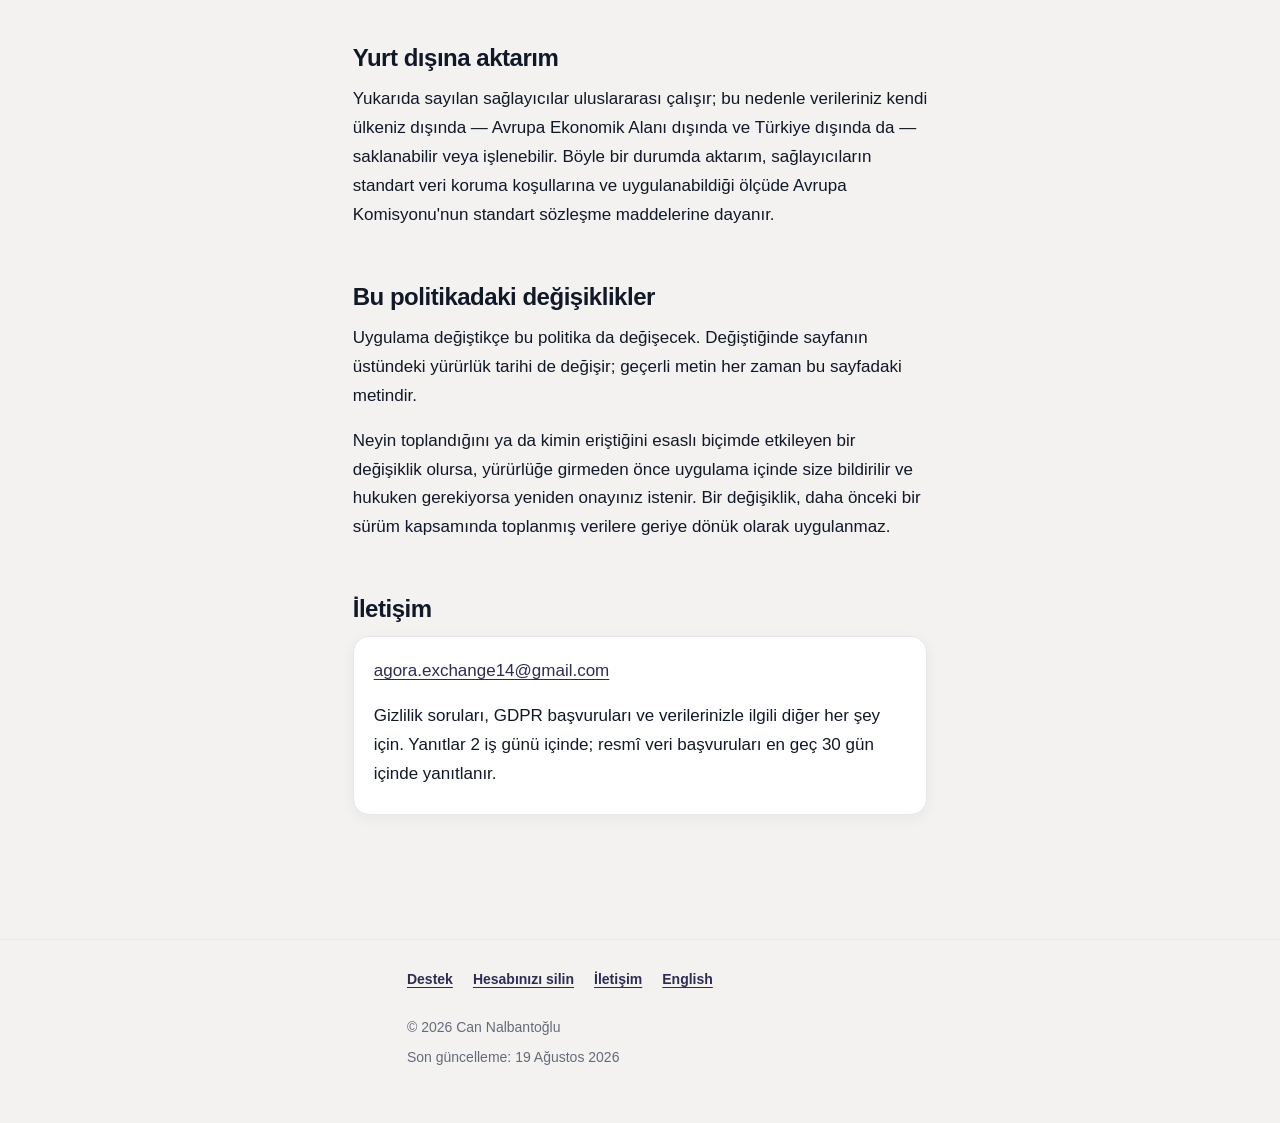
==== commit 4cb9d05b: "Remove the KVKK section from the privacy policy Removed in both languages at the owner's request: th" ====
--- a/tr/privacy.html
+++ b/tr/privacy.html
@@ -3,7 +3,7 @@
 <head>
 <meta charset="utf-8">
 <meta name="viewport" content="width=device-width, initial-scale=1">
-<meta name="description" content="Agora'nın gizlilik politikası: hangi verilerin toplandığı, neden toplandığı, kimlerin işlediği, ne kadar süre saklandığı ve nasıl sildirileceği. GDPR ve KVKK haklarını içerir.">
+<meta name="description" content="Agora'nın gizlilik politikası: hangi verilerin toplandığı, neden toplandığı, kimlerin işlediği, ne kadar süre saklandığı ve nasıl sildirileceği. GDPR haklarını içerir.">
 <meta name="theme-color" content="#fbf6ec" media="(prefers-color-scheme: light)">
 <meta name="theme-color" content="#15120e" media="(prefers-color-scheme: dark)">
 <title>Agora — Gizlilik Politikası</title>
@@ -51,16 +51,14 @@
     <section id="who-we-are" aria-labelledby="who-we-are-heading">
       <h2 id="who-we-are-heading">Verilerinizden kim sorumlu</h2>
       <!-- REVIEW THIS (mirrors privacy.html): written as an individual
-           developer operating from Türkiye. If Agora is registered as a
-           company, or if you are legally required to publish a trade address or
-           a VERBIS registration number, replace this paragraph here AND in the
-           English page. -->
+           developer. If Agora is registered as a company, or if you are legally
+           required to publish a trade address, replace this paragraph here AND
+           in the English page. -->
       <p>
         Agora'yı Türkiye'de yaşayan bir bireysel geliştirici olan
         <strong>Can Nalbantoğlu</strong> geliştiriyor ve yürütüyor. Burada
-        anlatılan veriler bakımından KVKK anlamında
-        <em>veri sorumlusu</em>, GDPR anlamında ise <em>data controller</em>
-        benim.
+        anlatılan veriler bakımından GDPR anlamında
+        <em>data controller</em> benim.
       </p>
       <p>
         Verilerinizle ilgili her konu için
@@ -440,53 +438,6 @@
       </p>
     </section>
 
-    <section id="kvkk" aria-labelledby="kvkk-heading">
-      <h2 id="kvkk-heading">KVKK — Türkiye'deki kullanıcılar için</h2>
-      <!-- REVIEW THIS (mirrors privacy.html): KVKK compliance may also involve
-           VERBIS registration depending on the thresholds that apply to you.
-           This Turkish text is the version a Turkish reader will rely on —
-           worth having a local lawyer read it before submission. -->
-      <p>
-        Agora Türkiye'den yürütüldüğü için 6698 sayılı Kişisel Verilerin
-        Korunması Kanunu (KVKK) uygulanır. Kanun bakımından veri sorumlusu Can
-        Nalbantoğlu'dur ve bu politikada anlatılan veriler, Kanun'un 5. ve 6.
-        maddelerindeki şu hukuki sebeplere dayanarak işlenir: bir sözleşmenin
-        kurulması veya ifasıyla doğrudan doğruya ilgili olması, ilgili kişinin
-        temel hak ve özgürlüklerine zarar vermemek kaydıyla veri sorumlusunun
-        meşru menfaatleri için zorunlu olması, hukuki bir yükümlülüğün yerine
-        getirilmesi ya da — bildirimlerde olduğu gibi — açık rızanızın
-        bulunması.
-      </p>
-      <p>
-        KVKK'nın 11. maddesi uyarınca <em>ilgili kişi</em> olarak şu haklara
-        sahipsiniz:
-      </p>
-      <ul>
-        <li>kişisel verinizin işlenip işlenmediğini öğrenme;</li>
-        <li>işlenmişse buna ilişkin bilgi talep etme;</li>
-        <li>işlenme amacını ve verilerin amacına uygun kullanılıp kullanılmadığını öğrenme;</li>
-        <li>yurt içinde veya yurt dışında verilerin aktarıldığı üçüncü kişileri bilme;</li>
-        <li>eksik veya yanlış işlenmiş verilerin düzeltilmesini ve bu işlemin verilerin aktarıldığı üçüncü kişilere bildirilmesini isteme;</li>
-        <li>Kanun'un 7. maddesindeki şartlar çerçevesinde verilerin silinmesini veya yok edilmesini ve bunun da üçüncü kişilere bildirilmesini isteme;</li>
-        <li>münhasıran otomatik sistemlerle analiz edilmesi suretiyle aleyhinize bir sonuç ortaya çıkmasına itiraz etme;</li>
-        <li>kanuna aykırı işleme sebebiyle zarara uğramanız hâlinde zararın giderilmesini talep etme.</li>
-      </ul>
-      <p>
-        KVKK başvurularınızı
-        <a href="mailto:agora.exchange14@gmail.com?subject=KVKK%20ba%C5%9Fvurusu">agora.exchange14@gmail.com</a>
-        adresine gönderebilirsiniz. Başvurular ücretsiz olarak ve en geç 30 gün
-        içinde yanıtlanır; Türkçe ya da İngilizce yazabilirsiniz. Yanıttan
-        memnun kalmazsanız Kişisel Verileri Koruma Kurumu'na şikâyette
-        bulunabilirsiniz.
-      </p>
-      <p>
-        Agora'nın altyapı sağlayıcıları Türkiye dışındadır; dolayısıyla
-        uygulamayı kullanmak verilerinizin yurt dışına aktarılmasını içerir —
-        bir sonraki bölüme bakın. Hesap oluşturmak, bu aktarıma onay vermeyi de
-        kapsar.
-      </p>
-    </section>
-
     <section id="transfers" aria-labelledby="transfers-heading">
       <h2 id="transfers-heading">Yurt dışına aktarım</h2>
       <!-- REVIEW THIS (mirrors privacy.html): name the actual hosting regions
@@ -524,7 +475,7 @@
           <a href="mailto:agora.exchange14@gmail.com?subject=Gizlilik%20talebi">agora.exchange14@gmail.com</a>
         </p>
         <p>
-          Gizlilik soruları, GDPR ve KVKK başvuruları ve verilerinizle ilgili
+          Gizlilik soruları, GDPR başvuruları ve verilerinizle ilgili
           diğer her şey için. Yanıtlar 2 iş günü içinde; resmî veri başvuruları
           en geç 30 gün içinde yanıtlanır.
         </p>
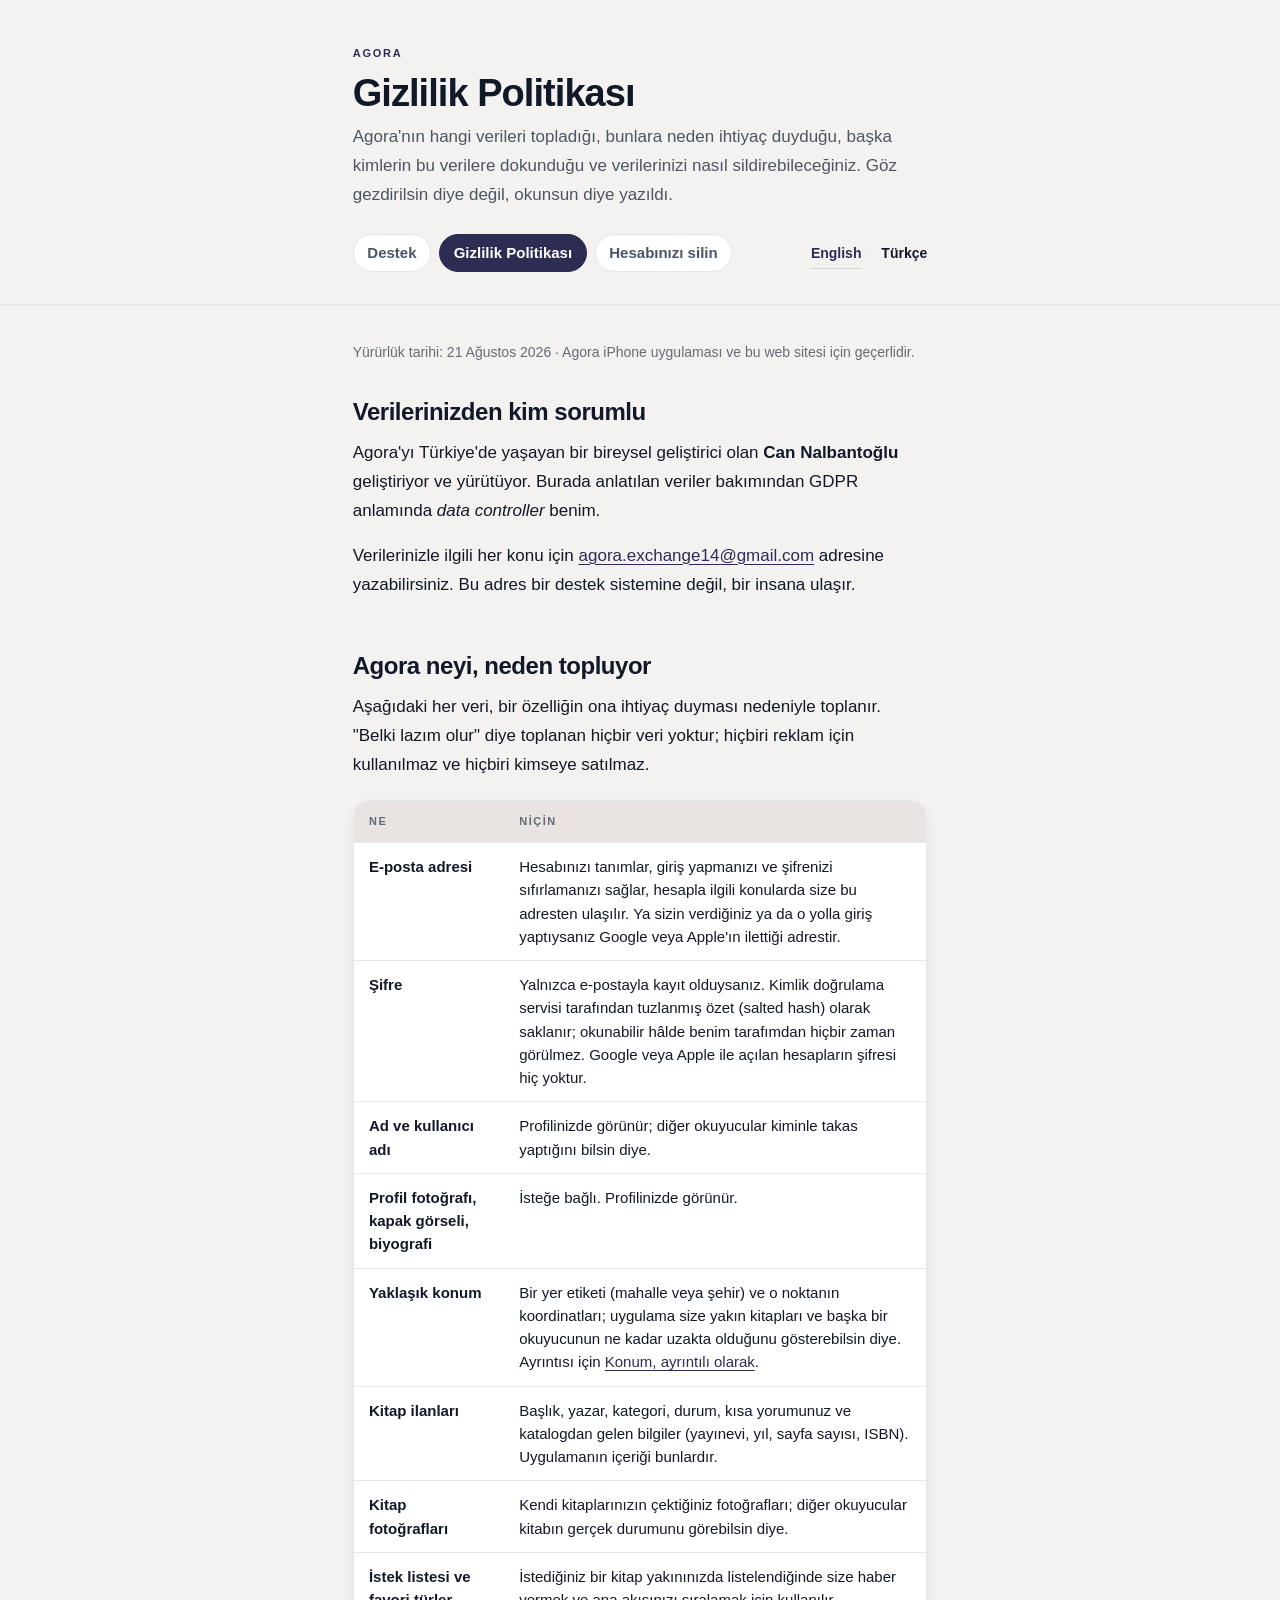
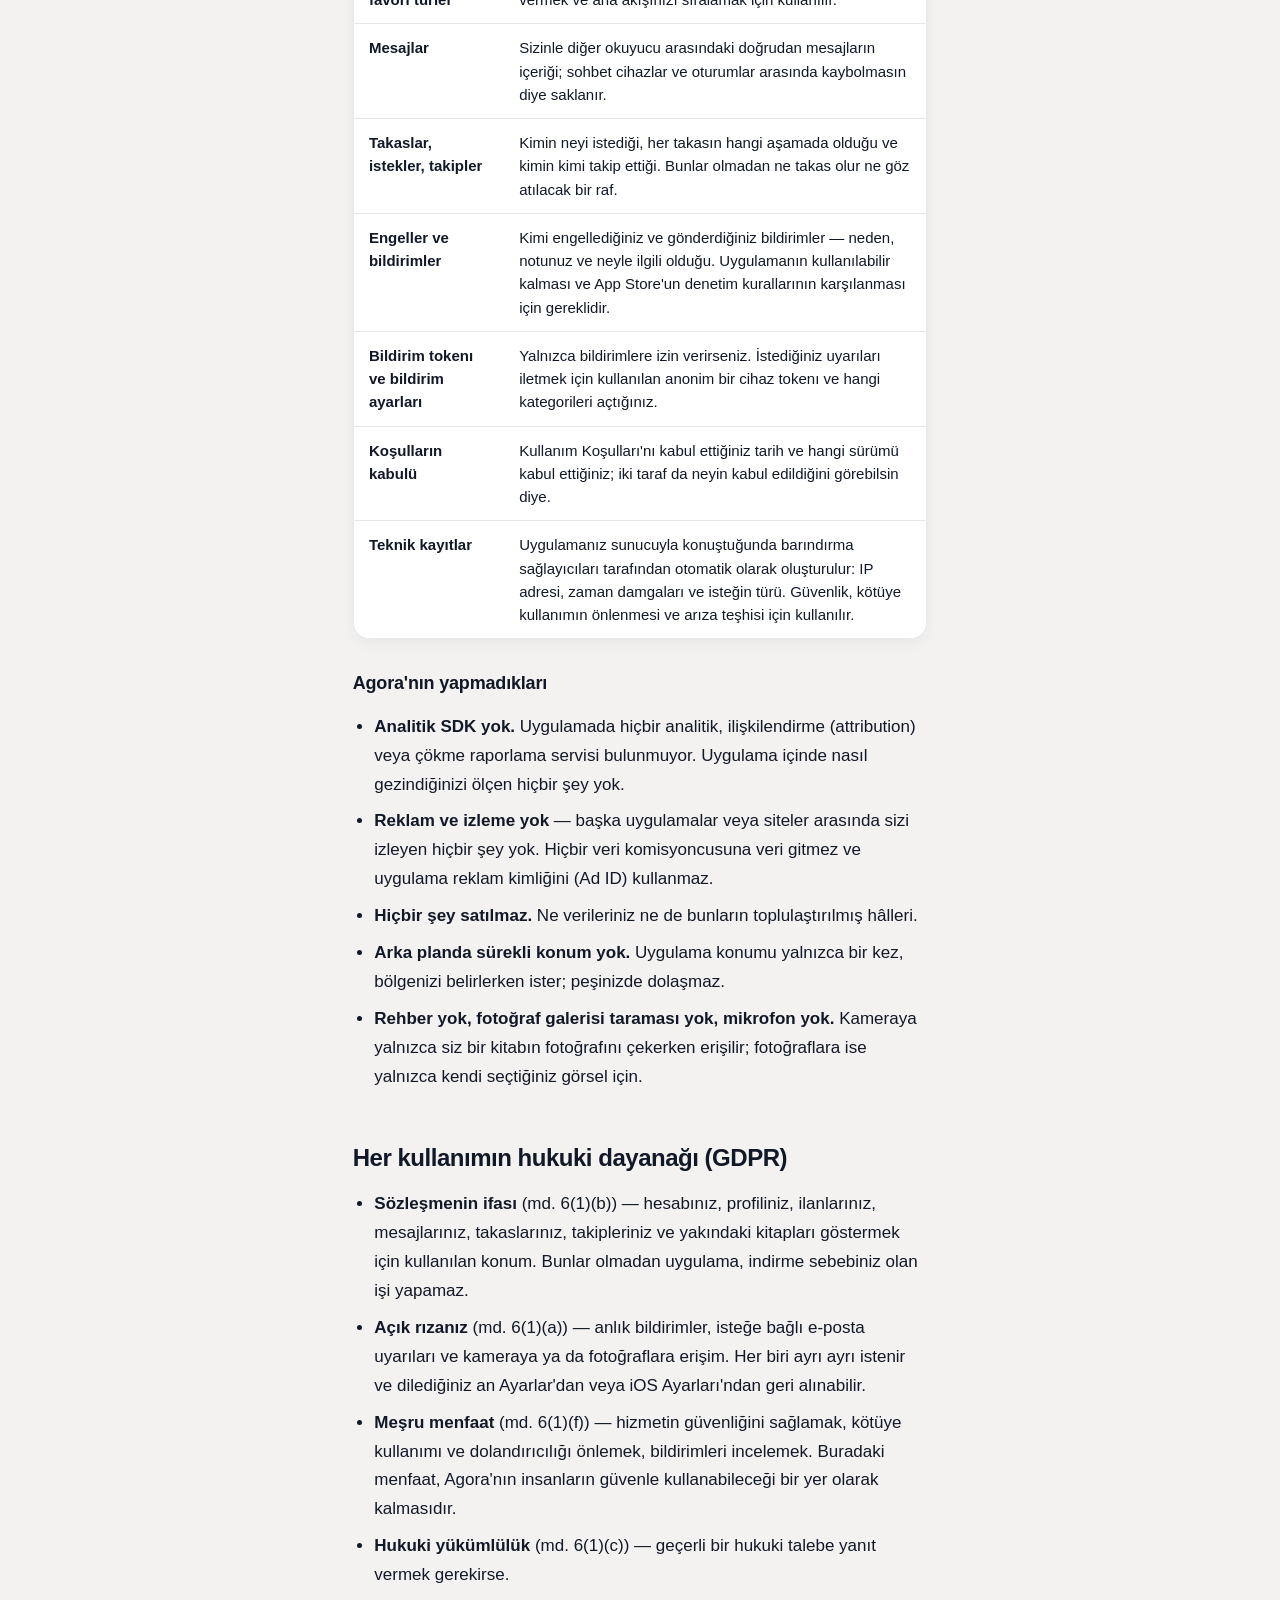
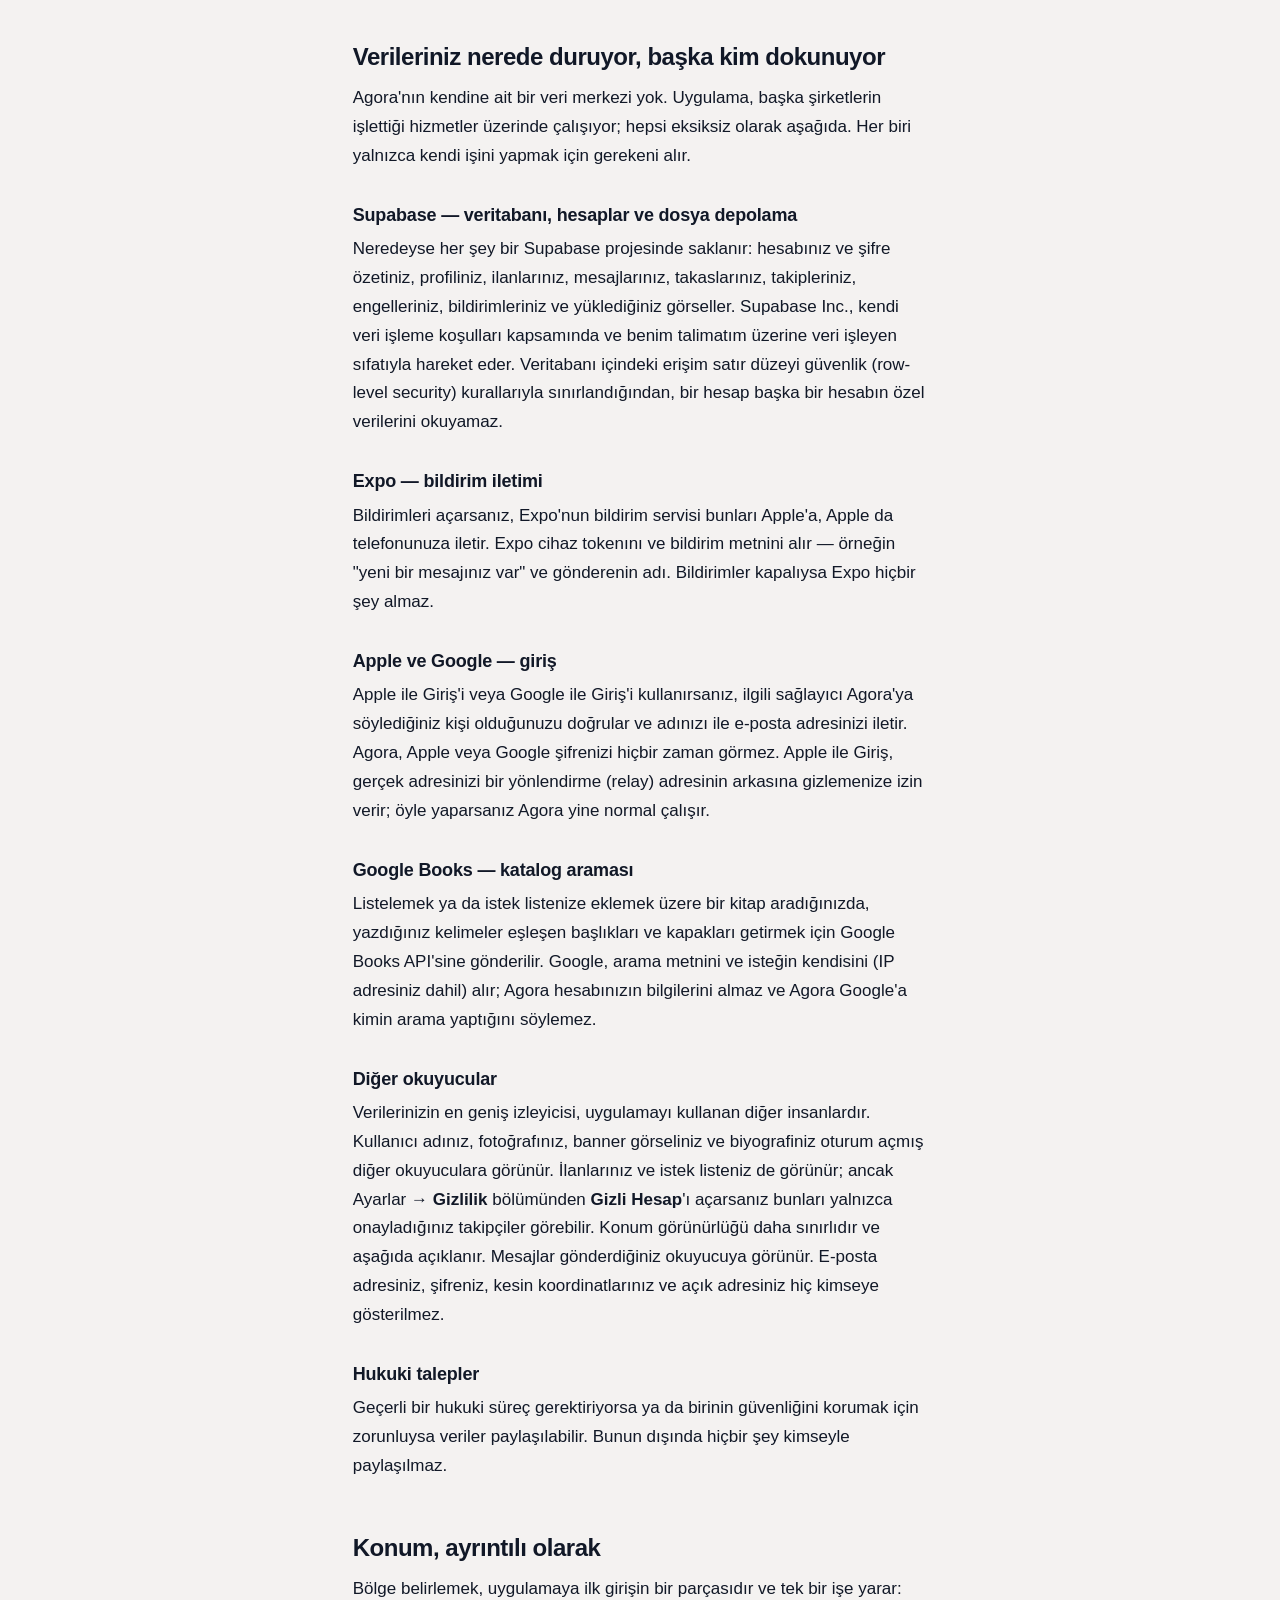
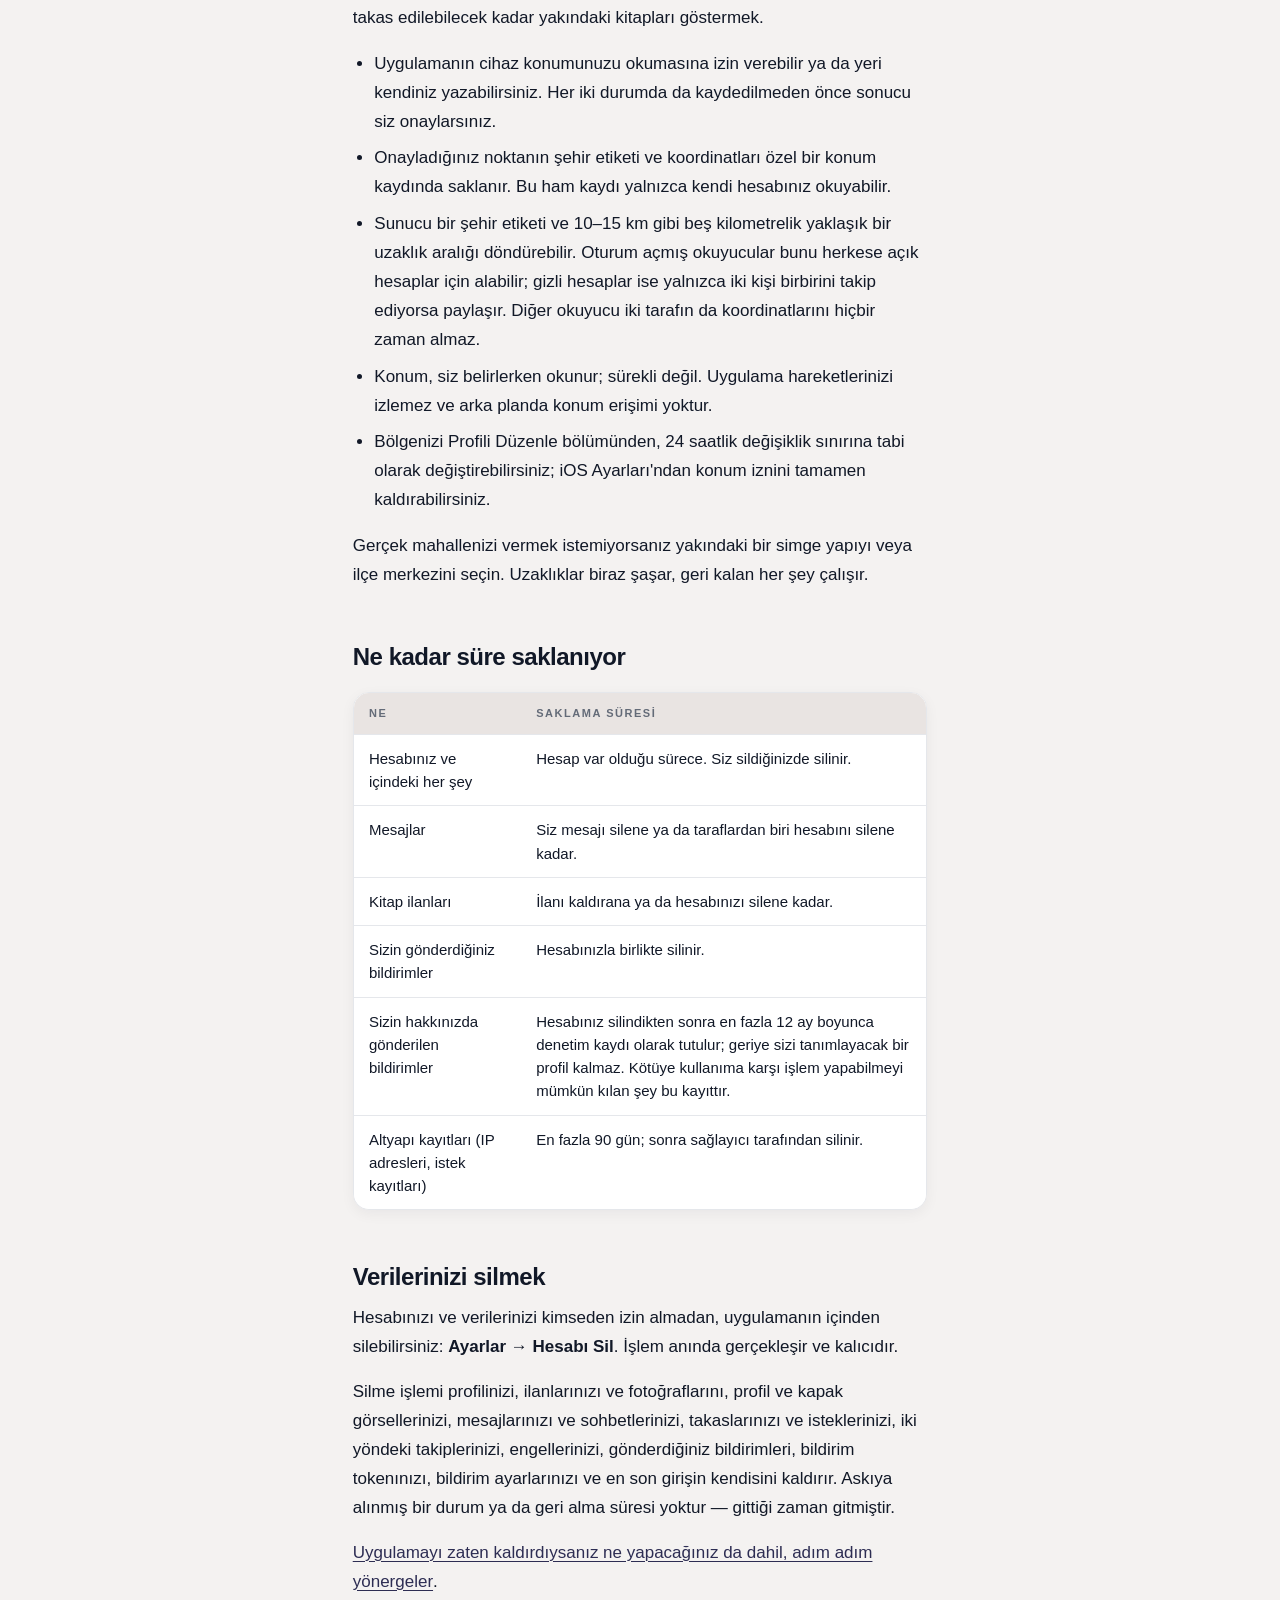
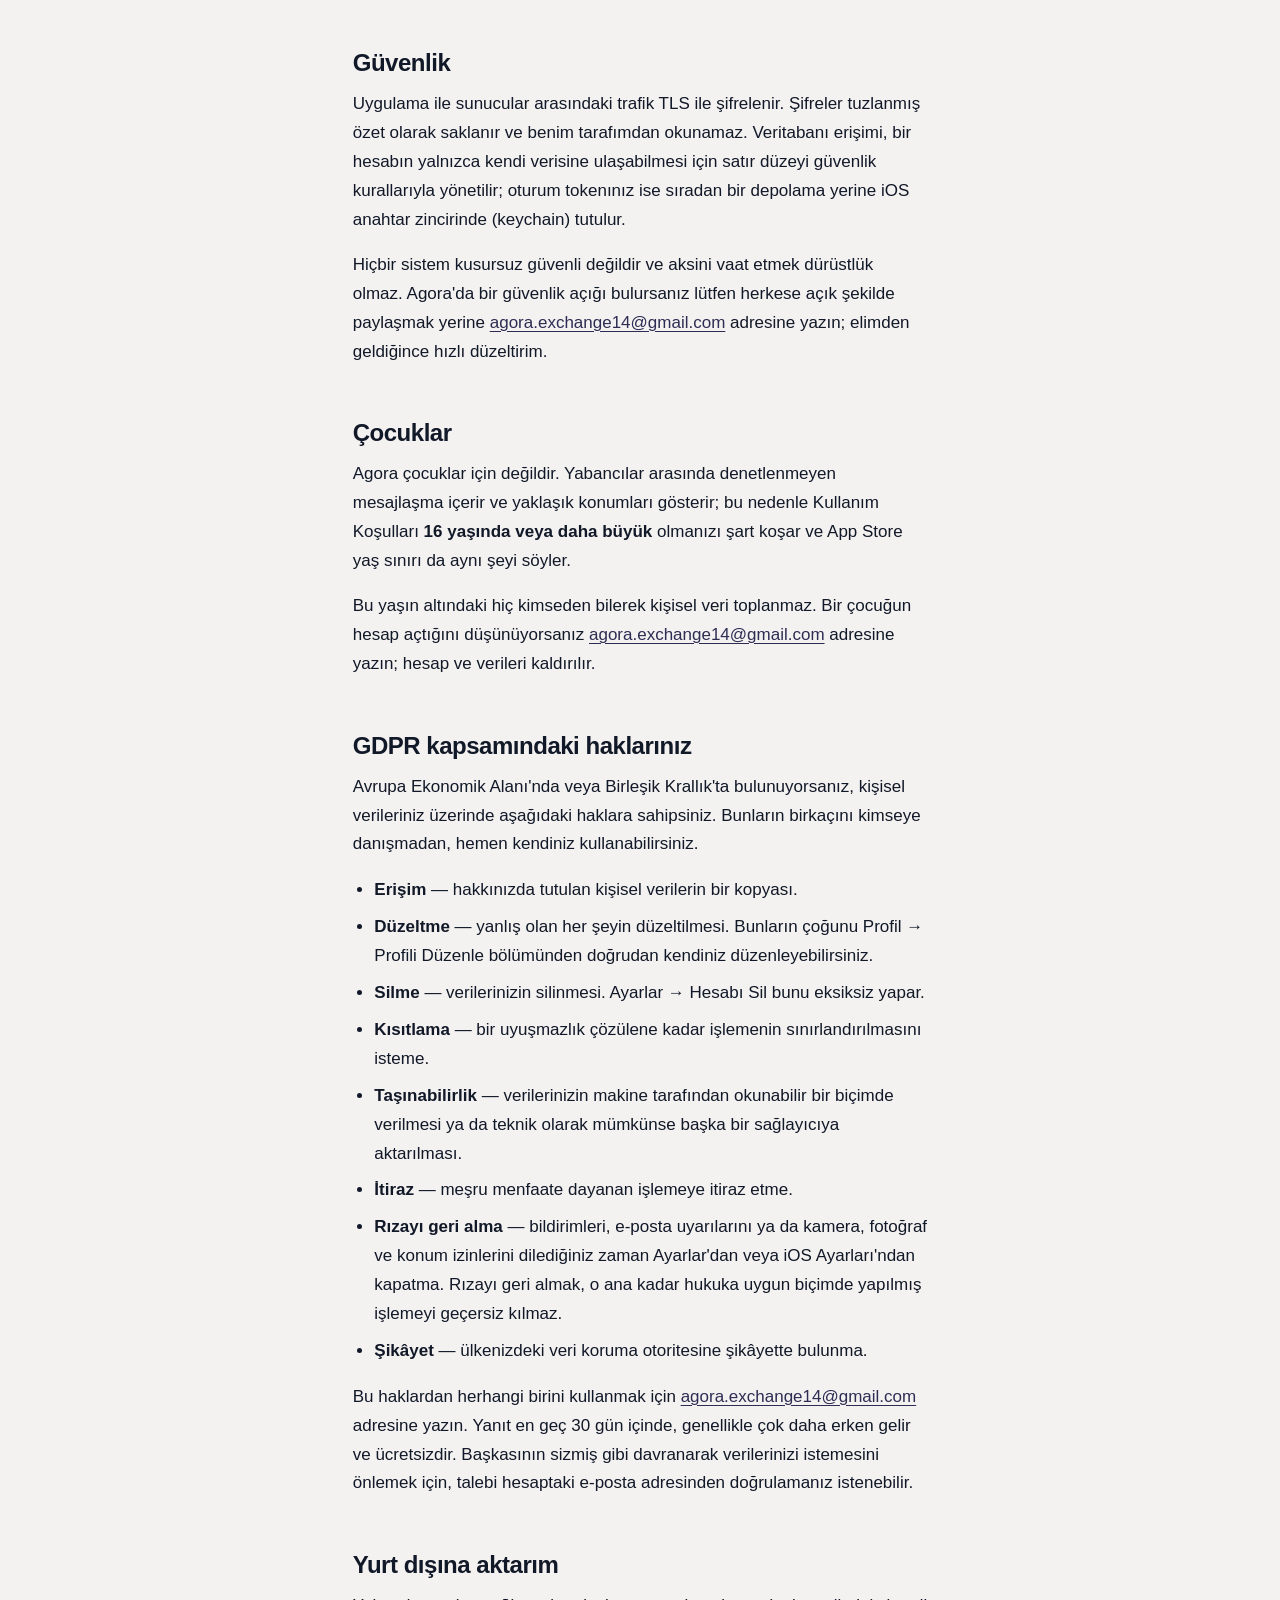
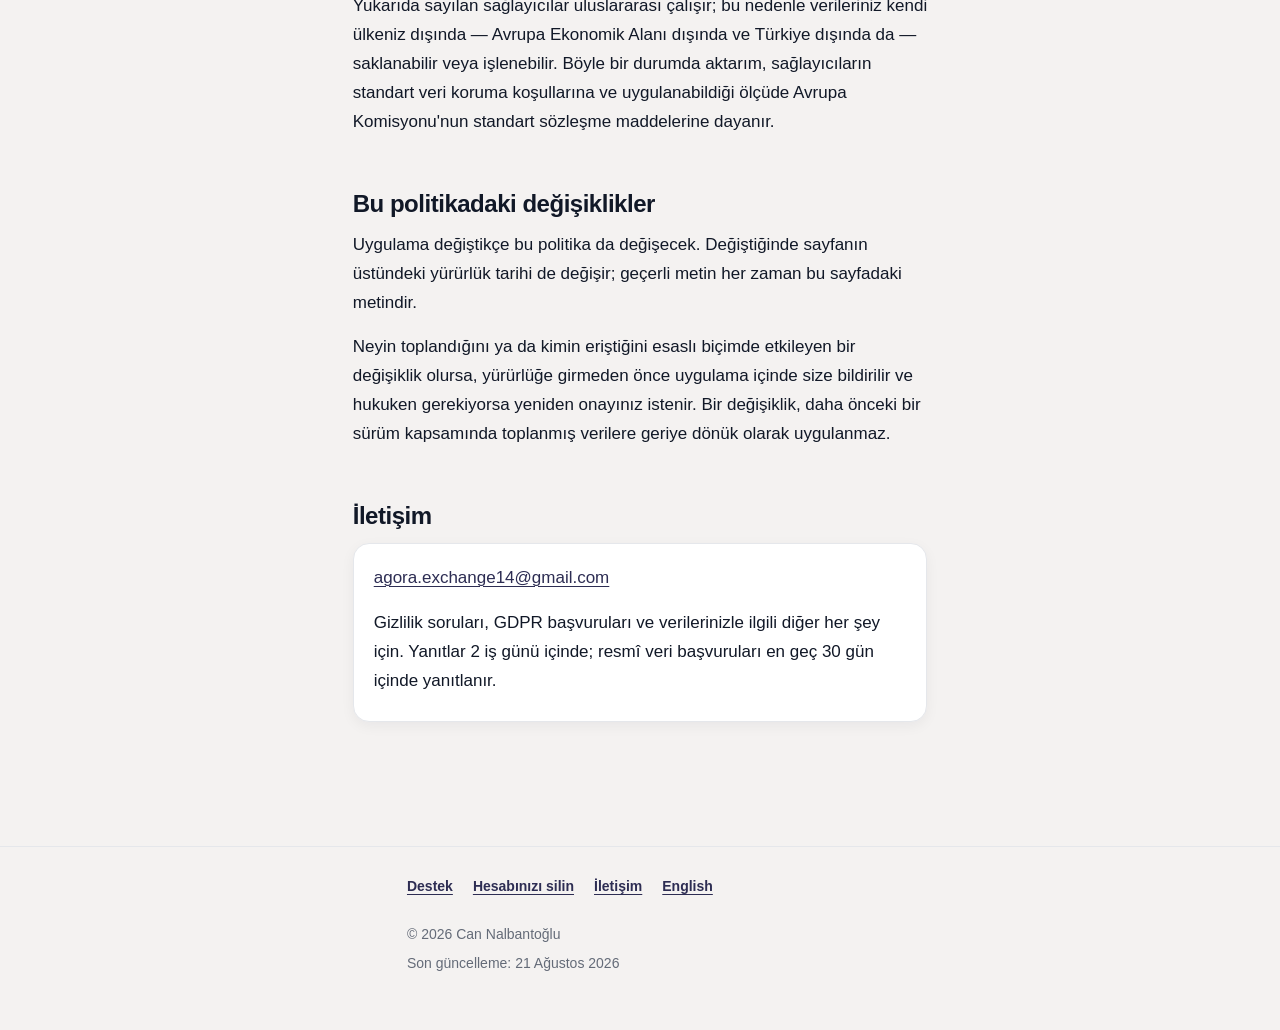
==== commit 14b73a4b: "Update privacy policy for current architecture" ====
--- a/tr/privacy.html
+++ b/tr/privacy.html
@@ -45,7 +45,7 @@
   <div class="wrap">
 
     <p class="meta">
-      Yürürlük tarihi: 19 Ağustos 2026 · Agora iPhone uygulaması ve bu web sitesi için geçerlidir.
+      Yürürlük tarihi: 21 Ağustos 2026 · Agora iPhone uygulaması ve bu web sitesi için geçerlidir.
     </p>
 
     <section id="who-we-are" aria-labelledby="who-we-are-heading">
@@ -209,18 +209,6 @@
         bir hesap başka bir hesabın özel verilerini okuyamaz.
       </p>
 
-      <h3 id="railway">Railway — Agora API servisi</h3>
-      <!-- REVIEW THIS (mirrors privacy.html): the app calls an API service at
-           agora-backend-production-7d3a.up.railway.app. If that service has
-           been retired, delete this section in BOTH languages. -->
-      <p>
-        Bazı istekler — profil ve kitap verileri ile kapatılan takas istekleri —
-        doğrudan veritabanına değil, Railway üzerinde barındırılan kendi API
-        servisime gider. Bu servis yukarıda anlatılan verilerin aynısını işler,
-        kendinden bir şey eklemez. Railway Corp. barındırma sağlayıcısıdır ve
-        veri işleyen sıfatıyla hareket eder.
-      </p>
-
       <h3 id="expo-push">Expo — bildirim iletimi</h3>
       <p>
         Bildirimleri açarsanız, Expo'nun bildirim servisi bunları Apple'a, Apple
@@ -251,13 +239,14 @@
       <h3 id="other-users">Diğer okuyucular</h3>
       <p>
         Verilerinizin en geniş izleyicisi, uygulamayı kullanan diğer
-        insanlardır. Kullanıcı adınız, fotoğrafınız, biyografiniz, yer
-        etiketiniz, uzaklığınız, ilanlarınız ve istek listeniz oturum açmış diğer
-        okuyuculara görünür. Ayarlar → <strong>Gizlilik</strong> bölümünden
-        <strong>Gizli Hesap</strong>'ı açarsanız, kitaplarınızı ve istek
-        listenizi yalnızca onayladığınız takipçiler görebilir. Mesajlar,
-        gönderdiğiniz okuyucuya görünür. E-posta adresiniz, şifreniz ve açık
-        adresiniz hiç kimseye gösterilmez.
+        insanlardır. Kullanıcı adınız, fotoğrafınız, banner görseliniz ve
+        biyografiniz oturum açmış diğer okuyuculara görünür. İlanlarınız ve
+        istek listeniz de görünür; ancak Ayarlar → <strong>Gizlilik</strong>
+        bölümünden <strong>Gizli Hesap</strong>'ı açarsanız bunları yalnızca
+        onayladığınız takipçiler görebilir. Konum görünürlüğü daha sınırlıdır ve
+        aşağıda açıklanır. Mesajlar gönderdiğiniz okuyucuya görünür. E-posta
+        adresiniz, şifreniz, kesin koordinatlarınız ve açık adresiniz hiç
+        kimseye gösterilmez.
       </p>
 
       <h3 id="legal-disclosure">Hukuki talepler</h3>
@@ -270,9 +259,6 @@
 
     <section id="location" aria-labelledby="location-heading">
       <h2 id="location-heading">Konum, ayrıntılı olarak</h2>
-      <!-- REVIEW THIS (mirrors privacy.html): the in-app policy still claims
-           precise coordinates are not stored, which contradicts this. Fix the
-           in-app copy. -->
       <p>
         Bölge belirlemek, uygulamaya ilk girişin bir parçasıdır ve tek bir işe
         yarar: takas edilebilecek kadar yakındaki kitapları göstermek.
@@ -284,23 +270,24 @@
           siz onaylarsınız.
         </li>
         <li>
-          Saklanan şey bir yer etiketi — mahalle veya şehir adı — ve o noktanın
-          koordinatlarıdır. "3,2 km uzakta" ifadesini mümkün kılan şey bu
-          koordinatlardır.
-        </li>
-        <li>
-          Diğer okuyucular etiketi ve yaklaşık bir uzaklığı görür.
-          Koordinatlarınız, sizi gösteren bir harita işareti veya açık adresiniz
-          onlara asla gösterilmez.
+          Onayladığınız noktanın şehir etiketi ve koordinatları özel bir konum
+          kaydında saklanır. Bu ham kaydı yalnızca kendi hesabınız okuyabilir.
+        </li>
+        <li>
+          Sunucu bir şehir etiketi ve 10–15 km gibi beş kilometrelik yaklaşık
+          bir uzaklık aralığı döndürebilir. Oturum açmış okuyucular bunu herkese
+          açık hesaplar için alabilir; gizli hesaplar ise yalnızca iki kişi
+          birbirini takip ediyorsa paylaşır. Diğer okuyucu iki tarafın da
+          koordinatlarını hiçbir zaman almaz.
         </li>
         <li>
           Konum, siz belirlerken okunur; sürekli değil. Uygulama hareketlerinizi
           izlemez ve arka planda konum erişimi yoktur.
         </li>
         <li>
-          Bölgenizi profilinizi düzenleyerek dilediğiniz zaman
-          değiştirebilirsiniz; iOS Ayarları'ndan konum iznini tamamen
-          kaldırabilirsiniz.
+          Bölgenizi Profili Düzenle bölümünden, 24 saatlik değişiklik sınırına
+          tabi olarak değiştirebilirsiniz; iOS Ayarları'ndan konum iznini
+          tamamen kaldırabilirsiniz.
         </li>
       </ul>
       <p>
@@ -496,7 +483,7 @@
       </ul>
     </nav>
     <p>© 2026 Can Nalbantoğlu</p>
-    <p>Son güncelleme: 19 Ağustos 2026</p>
+    <p>Son güncelleme: 21 Ağustos 2026</p>
   </div>
 </footer>
 
